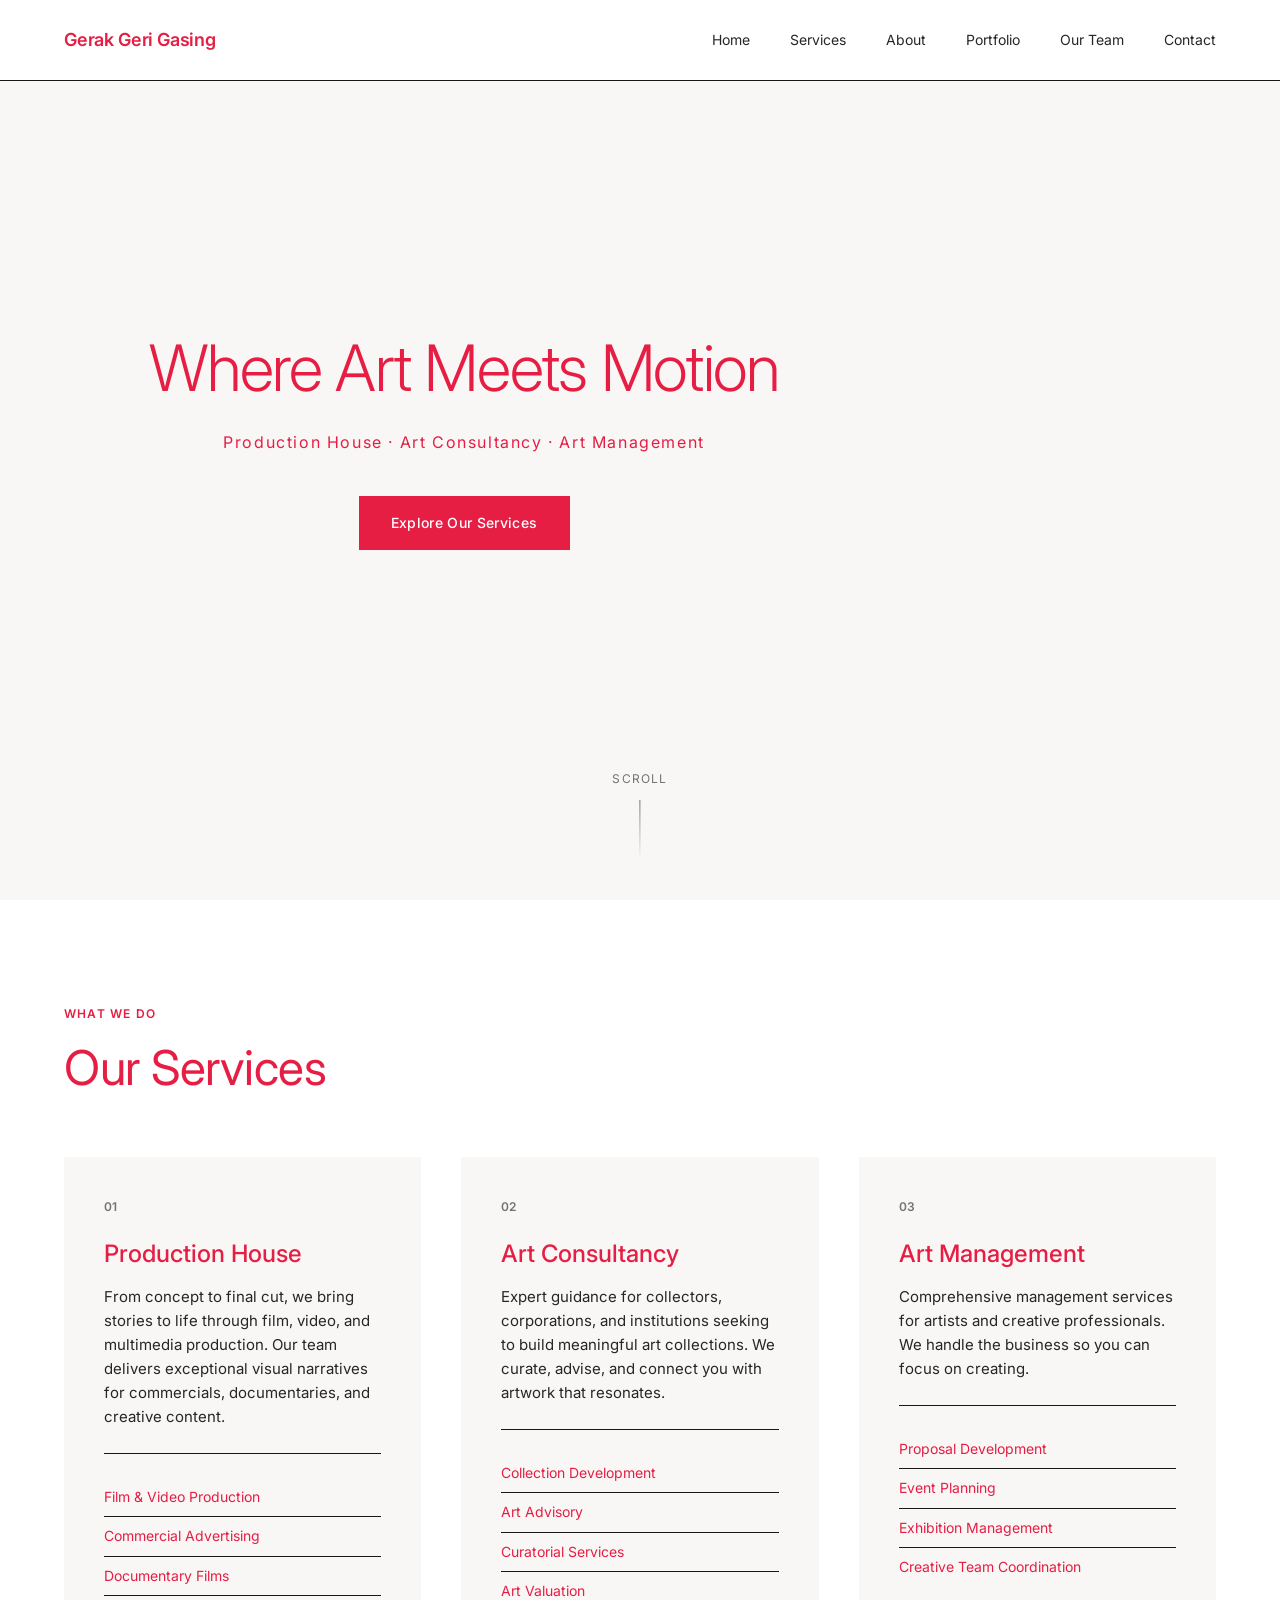
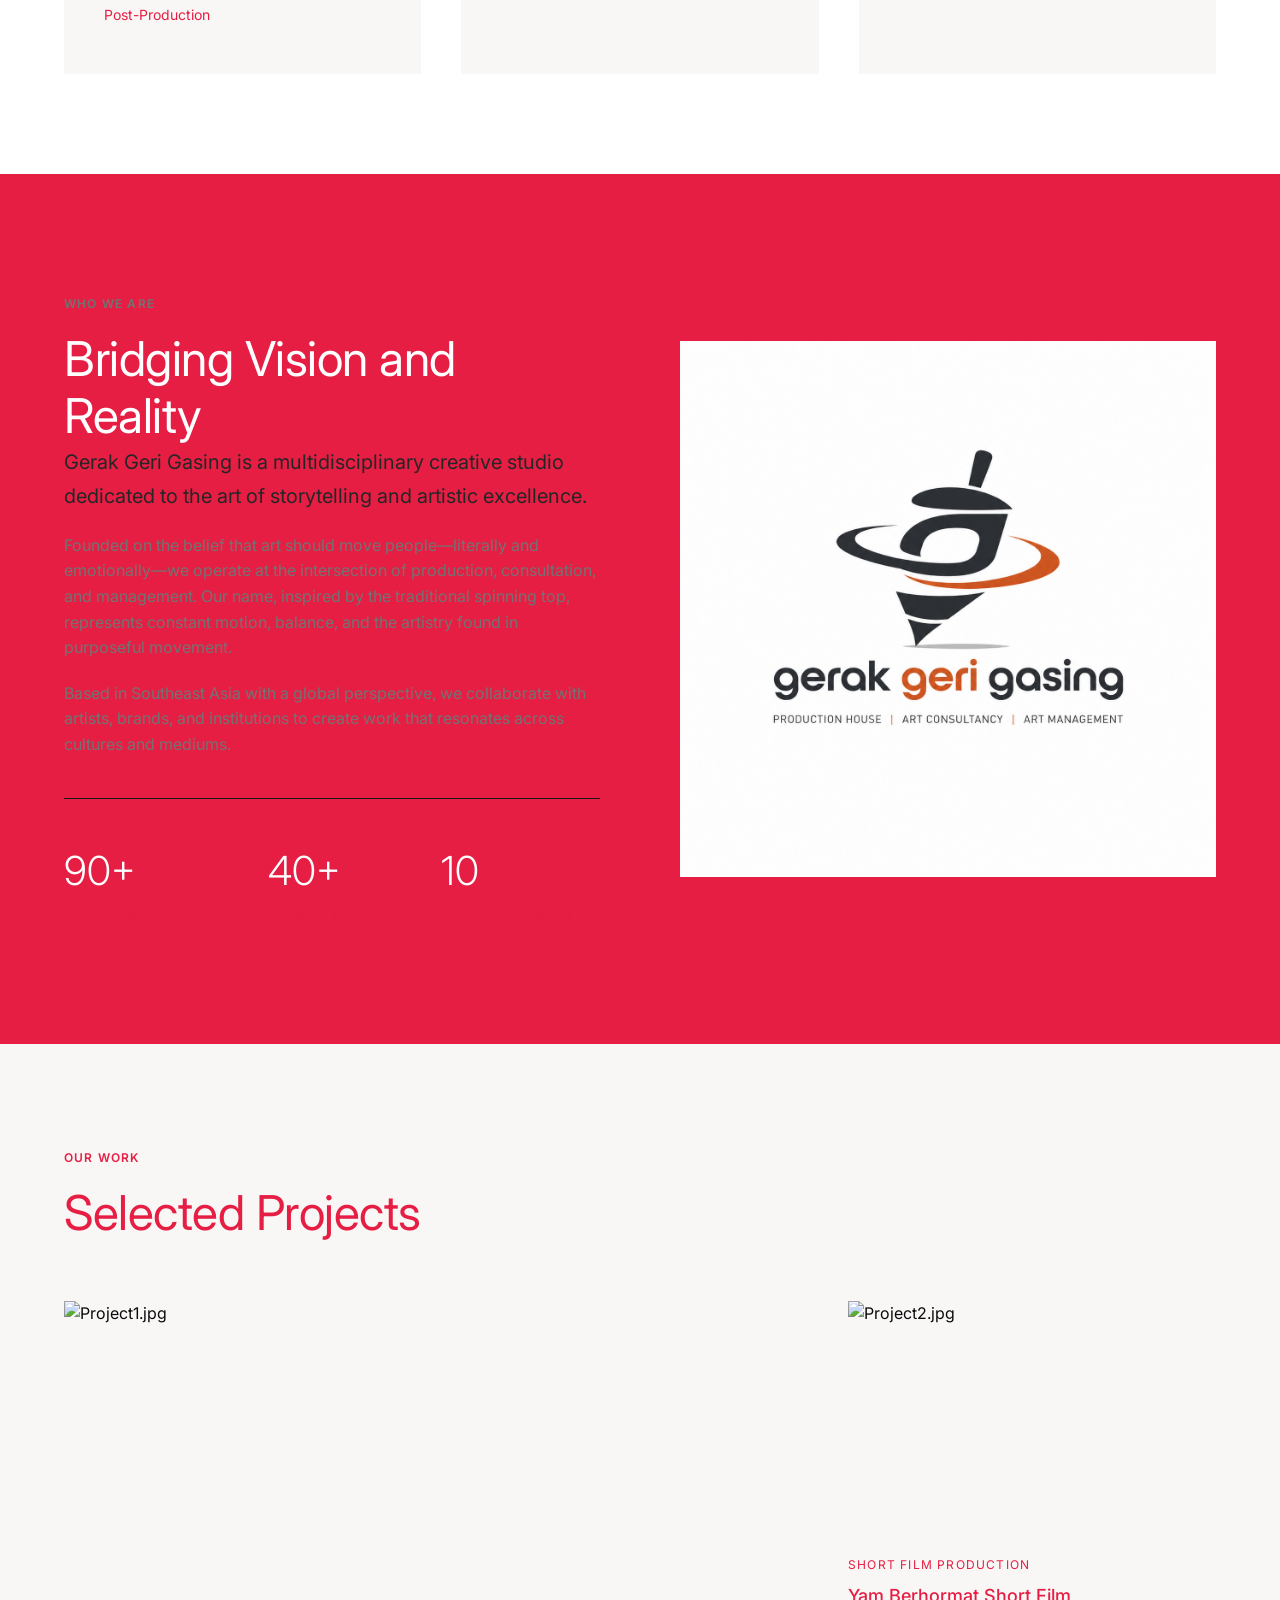
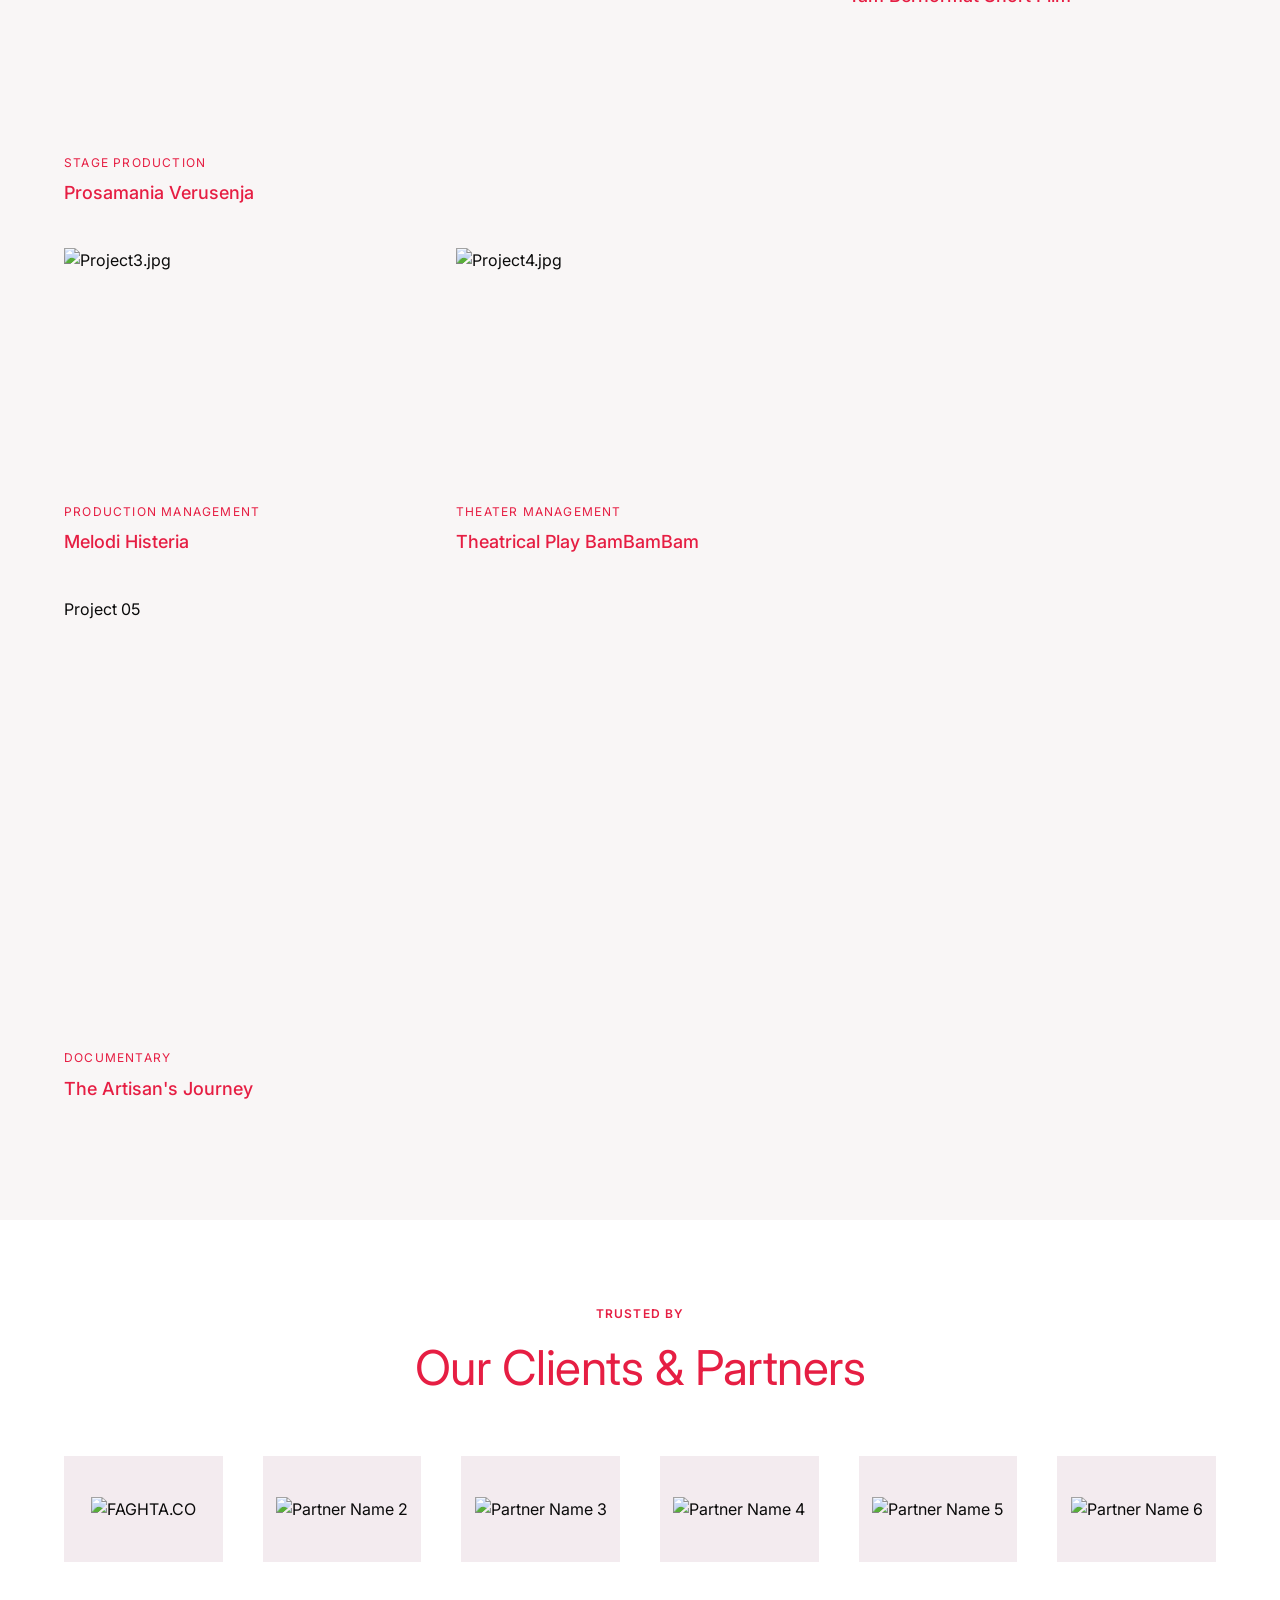
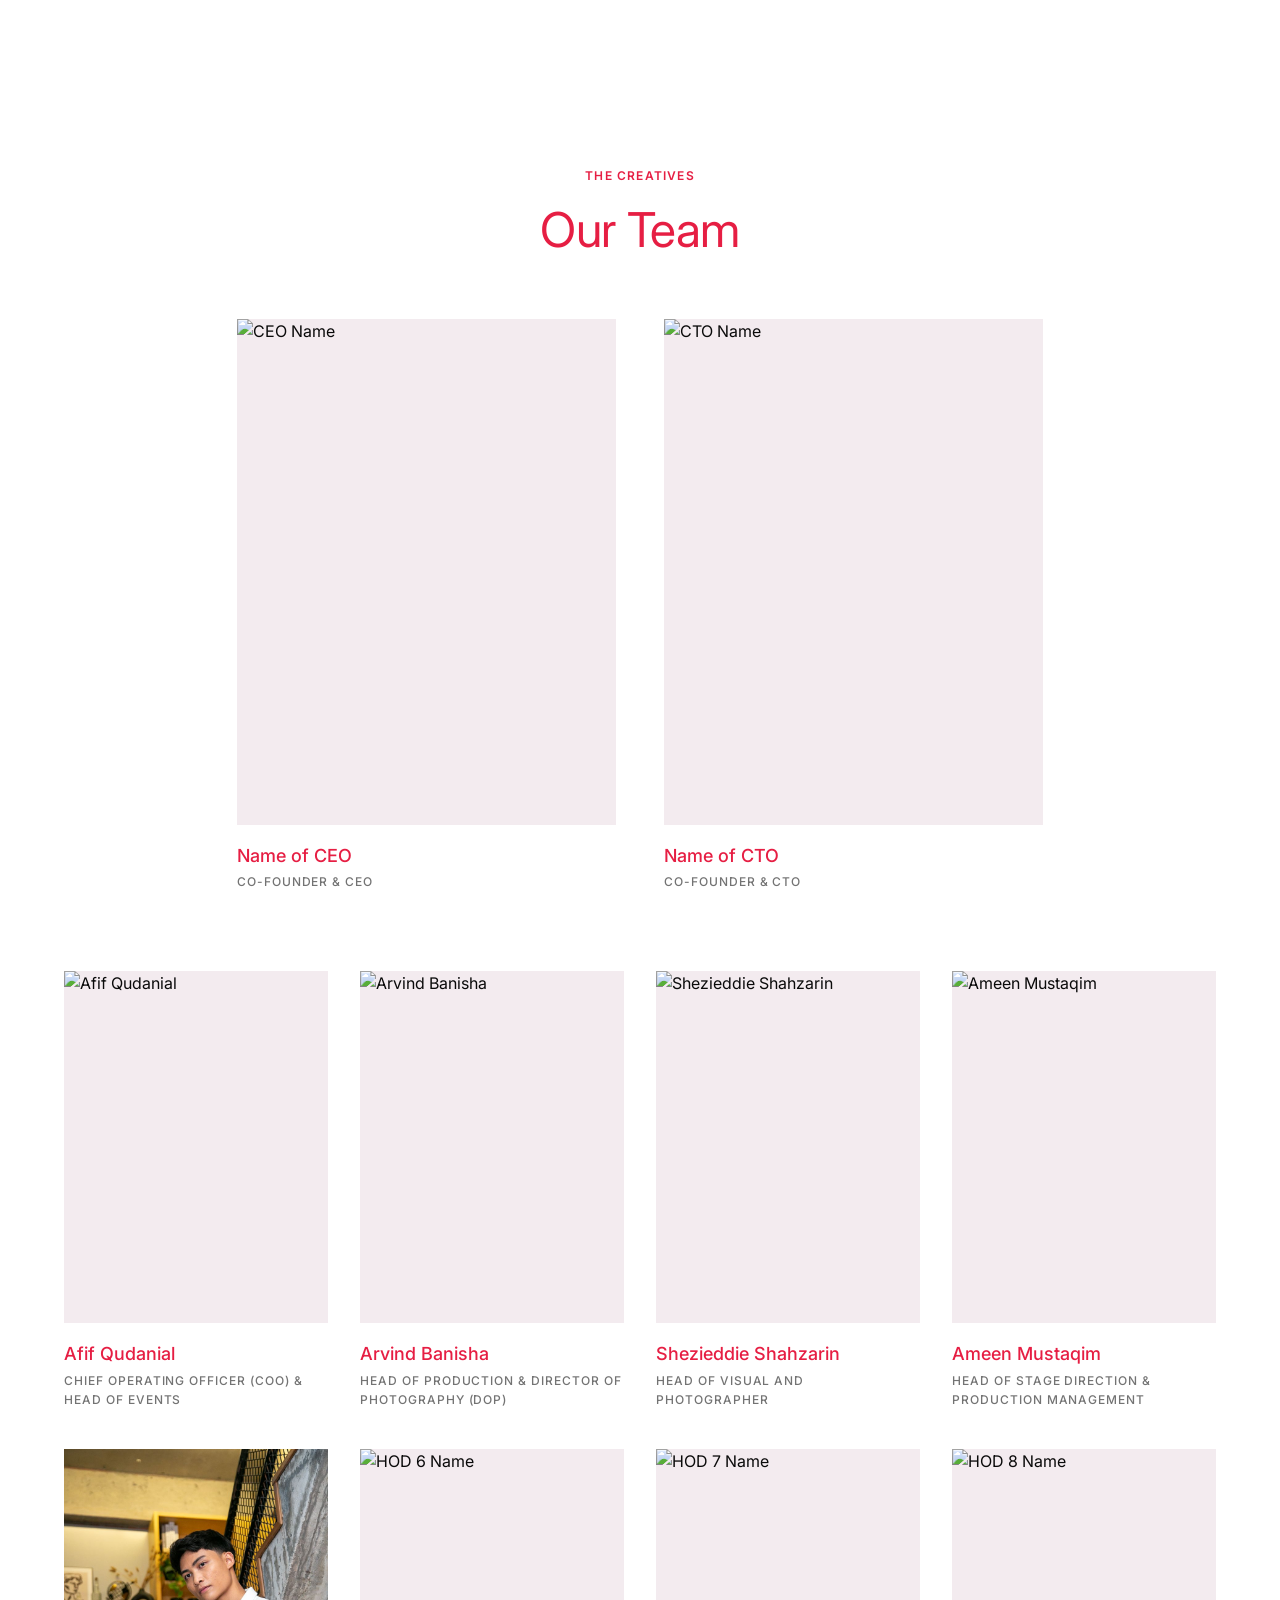
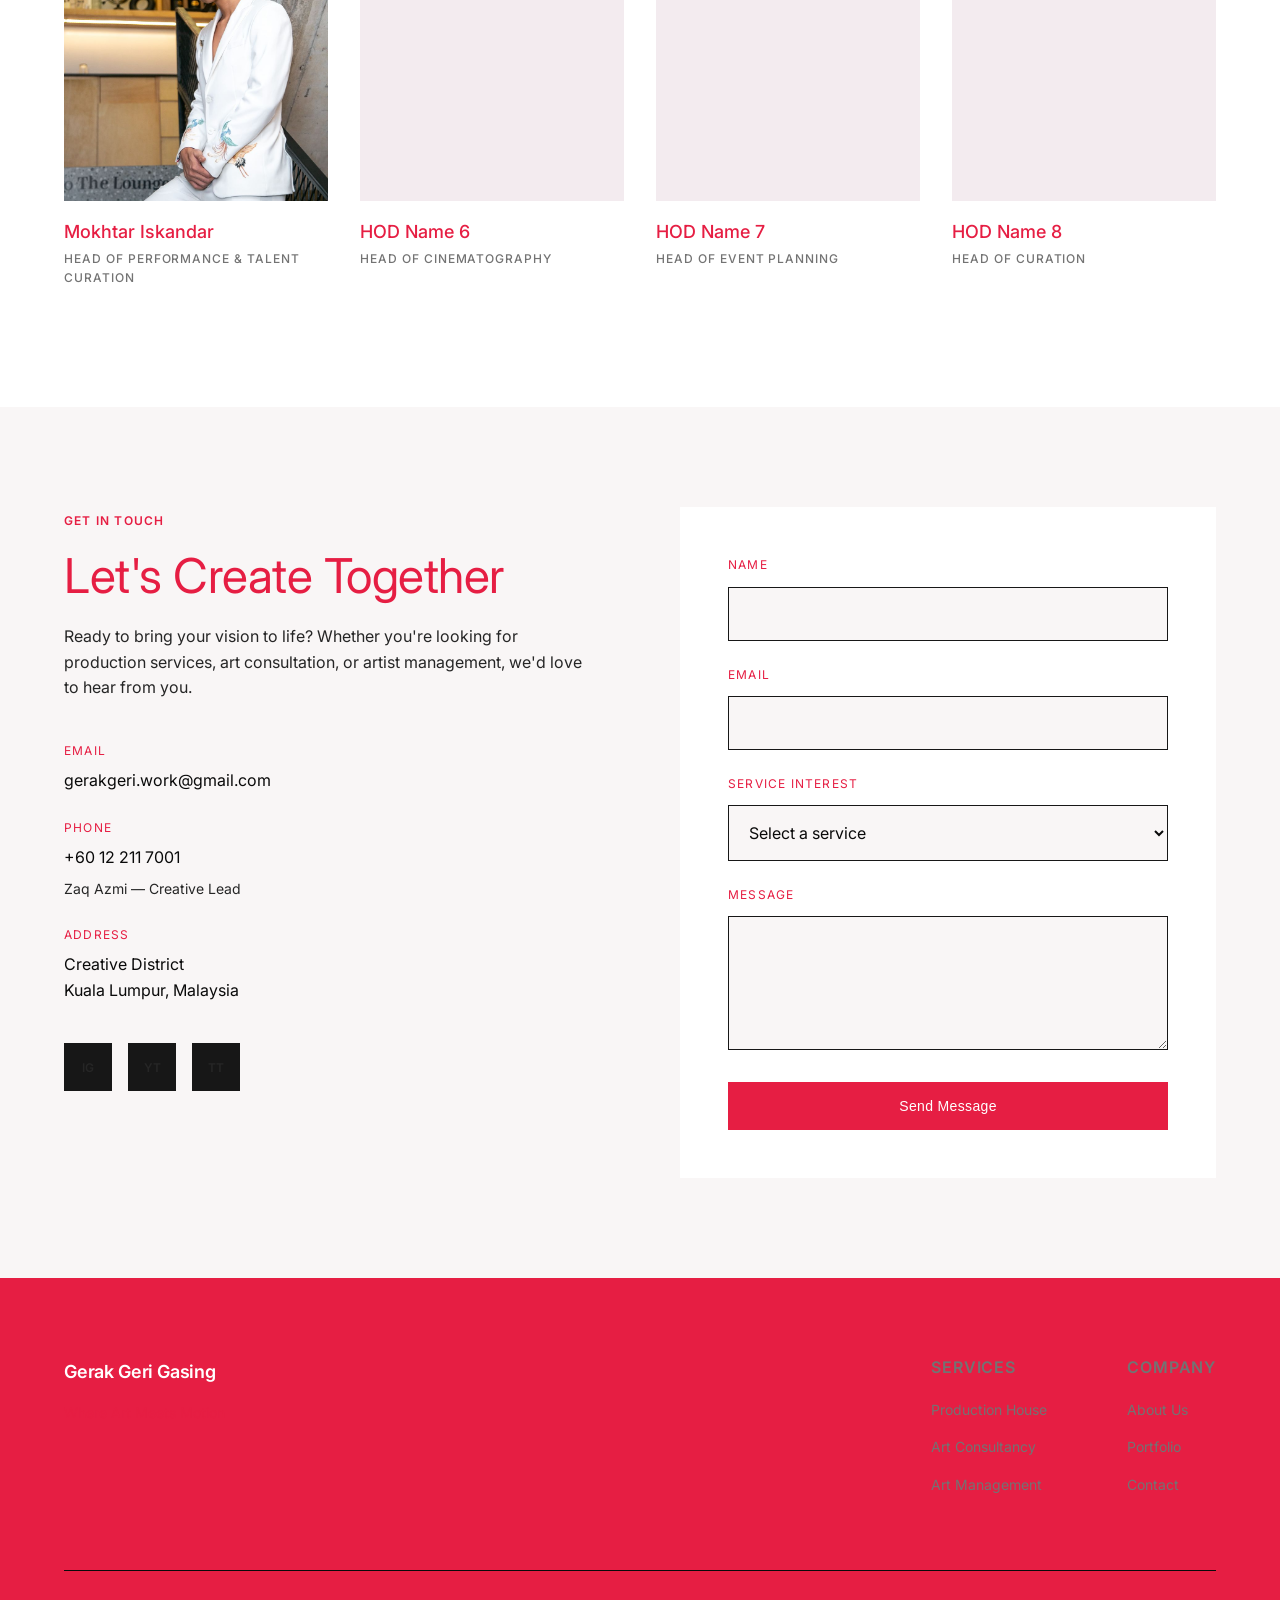
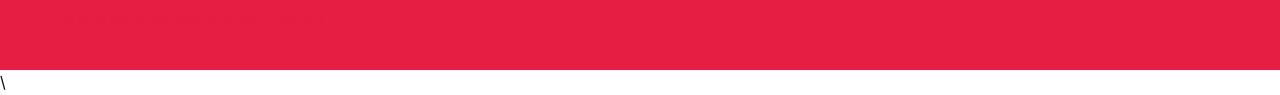
==== index.html @ 300439af "test" ====
<!DOCTYPE html>
<html lang="en">
<head>
    <meta charset="UTF-8">
    <meta name="viewport" content="width=device-width, initial-scale=1.0">
    <title>Gerak Geri Gasing | Production House & Art Consultancy</title>
    <link rel="stylesheet" href="styles.css">
    <link rel="preconnect" href="https://fonts.googleapis.com">
    <link rel="preconnect" href="https://fonts.gstatic.com" crossorigin>
    <link href="https://fonts.googleapis.com/css2?family=Inter:wght@300;400;500;600&display=swap" rel="stylesheet">
</head>
<body>
    <!-- Navigation -->
    <nav class="navbar">
        <div class="container">
            <a href="#" class="logo">Gerak Geri Gasing</a>
            <button class="nav-toggle" aria-label="Toggle navigation">
                <span></span>
                <span></span>
                <span></span>
            </button>
            <ul class="nav-links">
                <li><a href="#home">Home</a></li>
                <li><a href="#services">Services</a></li>
                <li><a href="#about">About</a></li>
                <li><a href="#portfolio">Portfolio</a></li>
                <li><a href="#team">Our Team</a></li>
                <li><a href="#contact">Contact</a></li>
            
            </ul>
        </div>
    </nav>

    <!-- Hero Section -->
    <section id="home" class="hero">
        <div class="container">
            <div class="hero-content">
                <h1>Where Art Meets Motion</h1>
                <p class="hero-subtitle">Production House · Art Consultancy · Art Management</p>
                <a href="#services" class="btn btn-primary">Explore Our Services</a>
            </div>
        </div>
        <div class="hero-scroll">
            <span>Scroll</span>
            <div class="scroll-line"></div>
        </div>
    </section>

    <!-- Services Section -->
    <section id="services" class="services">
        <div class="container">
            <div class="section-header">
                <span class="section-tag">What We Do</span>
                <h2>Our Services</h2>
            </div>
            <div class="services-grid">
                <div class="service-card">
                    <div class="service-number">01</div>
                    <h3>Production House</h3>
                    <p>From concept to final cut, we bring stories to life through film, video, and multimedia production. Our team delivers exceptional visual narratives for commercials, documentaries, and creative content.</p>
                    <ul class="service-list">
                        <li>Film & Video Production</li>
                        <li>Commercial Advertising</li>
                        <li>Documentary Films</li>
                        <li>Post-Production</li>
                    </ul>
                </div>
                <div class="service-card">
                    <div class="service-number">02</div>
                    <h3>Art Consultancy</h3>
                    <p>Expert guidance for collectors, corporations, and institutions seeking to build meaningful art collections. We curate, advise, and connect you with artwork that resonates.</p>
                    <ul class="service-list">
                        <li>Collection Development</li>
                        <li>Art Advisory</li>
                        <li>Curatorial Services</li>
                        <li>Art Valuation</li>
                    </ul>
                </div>
                <div class="service-card">
                    <div class="service-number">03</div>
                    <h3>Art Management</h3>
                    <p>Comprehensive management services for artists and creative professionals. We handle the business so you can focus on creating.</p>
                    <ul class="service-list">
                        <li>Proposal Development</li>
                        <li>Event Planning</li>
                        <li>Exhibition Management</li>
                        <li>Creative Team Coordination</li>
                    </ul>
                </div>
            </div>
        </div>
    </section>

    <!-- About Section -->
    <section id="about" class="about">
        <div class="container">
            <div class="about-grid">
                <div class="about-content">
                    <span class="section-tag">Who We Are</span>
                    <h2>Bridging Vision and Reality</h2>
                    <p class="lead">Gerak Geri Gasing is a multidisciplinary creative studio dedicated to the art of storytelling and artistic excellence.</p>
                    <p>Founded on the belief that art should move people—literally and emotionally—we operate at the intersection of production, consultation, and management. Our name, inspired by the traditional spinning top, represents constant motion, balance, and the artistry found in purposeful movement.</p>
                    <p>Based in Southeast Asia with a global perspective, we collaborate with artists, brands, and institutions to create work that resonates across cultures and mediums.</p>
                    <div class="about-stats">
                        <div class="stat">
                            <span class="stat-number">90+</span>
                            <span class="stat-label">Projects Completed</span>
                        </div>
                        <div class="stat">
                            <span class="stat-number">40+</span>
                            <span class="stat-label">Artists Managed</span>
                        </div>
                        <div class="stat">
                            <span class="stat-number">10</span>
                            <span class="stat-label">Years Experience</span>
                        </div>
                    </div>
                </div>
                <div class="about-image">
                    <div class="image-placeholder">
                        <img src="image/logo-ggg3.png" alt="Gerak Geri Gasing logo">
                    </div>
                </div>
            </div>
        </div>
    </section>

    <!-- Portfolio Section -->
    <section id="portfolio" class="portfolio">
        <div class="container">
            <div class="section-header">
                <span class="section-tag">Our Work</span>
                <h2>Selected Projects</h2>
            </div>
            <div class="portfolio-grid">
                <div class="portfolio-item large">
                    <div class="portfolio-image">
                        <div class="placeholder-img">
                            <img src="image/Project1.jpg" alt="Project1.jpg">
                        </div>
                    </div>
                    <div class="portfolio-info">
                        <span class="portfolio-category">Stage Production</span>
                        <h3>Prosamania Verusenja</h3>
                    </div>
                </div>
                <div class="portfolio-item">
                    <div class="portfolio-image">
                        <div class="placeholder-img">
                            <img src="image/Project2.jpg" alt="Project2.jpg">
                        </div>
                    </div>
                    <div class="portfolio-info">
                        <span class="portfolio-category">Short Film Production</span>
                        <h3>Yam Berhormat Short Film</h3>
                    </div>
                </div>
                <div class="portfolio-item">
                    <div class="portfolio-image">
                        <div class="placeholder-img">
                            <img src="image/Project3.jpg" alt="Project3.jpg">
                        </div>
                    </div>
                    <div class="portfolio-info">
                        <span class="portfolio-category">Production Management</span>
                        <h3>Melodi Histeria</h3>
                    </div>
                </div>
                <div class="portfolio-item">
                    <div class="portfolio-image">
                        <div class="placeholder-img">
                            <img src="image/Project4.jpg" alt="Project4.jpg">
                        </div>
                    </div>
                    <div class="portfolio-info">
                        <span class="portfolio-category">Theater Management</span>
                        <h3>Theatrical Play BamBamBam</h3>
                    </div>
                </div>
                <div class="portfolio-item large">
                    <div class="portfolio-image">
                        <div class="placeholder-img">
                            <span>Project 05</span>
                        </div>
                    </div>
                    <div class="portfolio-info">
                        <span class="portfolio-category">Documentary</span>
                        <h3>The Artisan's Journey</h3>
                    </div>
                </div>
            </div>
        </div>
    </section>

    <!-- Clients Section -->
<section class="clients">
    <div class="container">
        <div class="section-header center">
            <span class="section-tag">Trusted By</span>
            <h2>Our Clients & Partners</h2>
        </div>
        <div class="clients-grid">
            <!-- Client 01: FAGHTA.CO -->
            <div class="client-logo">
                <img src="image/logo-faghta.png" alt="FAGHTA.CO">
            </div>
            
            <!-- Client 02:  -->
            <div class="client-logo">
                <img src="image/clients/partner2-logo.png" alt="Partner Name 2">
            </div>
            
            <!-- Client 03 -->
            <div class="client-logo">
                <img src="image/clients/partner3-logo.png" alt="Partner Name 3">
            </div>
            
            <!-- Client 04 -->
            <div class="client-logo">
                <img src="image/clients/partner4-logo.png" alt="Partner Name 4">
            </div>
            
            <!-- Client 05 -->
            <div class="client-logo">
                <img src="image/clients/partner5-logo.png" alt="Partner Name 5">
            </div>
            
            <!-- Client 06 -->
            <div class="client-logo">
                <img src="image/clients/partner6-logo.png" alt="Partner Name 6">
            </div>
        </div>
    </div>
</section>

<section id="team" class="team">
    <div class="container">
        <div class="section-header center">
            <span class="section-tag">The Creatives</span>
            <h2>Our Team</h2>
        </div>

        <div class="team-row founders-row">
            <a href="portfolio-ceo.html" class="team-card premium">
                <div class="team-image">
                    <div class="placeholder-img">
                        <img src="image/team-ceo.jpg" alt="CEO Name">
                    </div>
                </div>
                <div class="team-info">
                    <h3>Name of CEO</h3>
                    <span class="team-role">Co-Founder & CEO</span>
                </div>
            </a>
            <a href="portfolio-cto.html" class="team-card premium">
                <div class="team-image">
                    <div class="placeholder-img">
                        <img src="image/team-cto.jpg" alt="CTO Name">
                    </div>
                </div>
                <div class="team-info">
                    <h3>Name of CTO</h3>
                    <span class="team-role">Co-Founder & CTO</span>
                </div>
            </a>
        </div>

        <div class="team-grid hod-grid">
            <a href="portfolio/portfolio-afif.html" class="team-card">
                <div class="team-image">
                    <div class="placeholder-img">
                        <img src="image/afif.jpg" alt="Afif Qudanial">
                    </div>
                </div>
                <div class="team-info">
                    <h3>Afif Qudanial</h3>
                    <span class="team-role">Chief Operating Officer (COO) & Head of Events</span>
                </div>
            </a>

            <a href="portfolio/portfolio-arvind.html" class="team-card">
                <div class="team-image">
                    <div class="placeholder-img">
                        <img src="image/arvind.jpg" alt="Arvind Banisha">
                    </div>
                </div>
                <div class="team-info">
                    <h3>Arvind Banisha</h3>
                    <span class="team-role">Head of Production & Director of Photography (DoP)</span>
                </div>
            </a>

            <a href="portfolio/portfolio-shezieddie.html" class="team-card">
                <div class="team-image">
                    <div class="placeholder-img">
                        <img src="image/shezieddie.jpg" alt="Shezieddie Shahzarin">
                    </div>
                </div>
                <div class="team-info">
                    <h3>Shezieddie Shahzarin</h3>
                    <span class="team-role">Head of Visual and Photographer</span>
                </div>
            </a>

            <a href="portfolio/portfolio-ameen.html" class="team-card">
                <div class="team-image">
                    <div class="placeholder-img">
                        <img src="image/ameen.jpg" alt="Ameen Mustaqim">
                    </div>
                </div>
                <div class="team-info">
                    <h3>Ameen Mustaqim</h3>
                    <span class="team-role">Head of Stage Direction & Production Management</span>
                </div>
            </a>

            <a href="portfolio/portfolio-mokhtar.html" class="team-card">
                <div class="team-image">
                    <div class="placeholder-img">
                        <img src="image/mokthtar.jpeg" alt="Mokhtar Iskandar">
                    </div>
                </div>
                <div class="team-info">
                    <h3>Mokhtar Iskandar</h3>
                    <span class="team-role">Head of Performance & Talent Curation</span>
                </div>
            </a>

            <a href="portfolio-hod6.html" class="team-card">
                <div class="team-image">
                    <div class="placeholder-img">
                        <img src="image/team-hod6.jpg" alt="HOD 6 Name">
                    </div>
                </div>
                <div class="team-info">
                    <h3>HOD Name 6</h3>
                    <span class="team-role">Head of Cinematography</span>
                </div>
            </a>

            <a href="portfolio-hod7.html" class="team-card">
                <div class="team-image">
                    <div class="placeholder-img">
                        <img src="image/team-hod7.jpg" alt="HOD 7 Name">
                    </div>
                </div>
                <div class="team-info">
                    <h3>HOD Name 7</h3>
                    <span class="team-role">Head of Event Planning</span>
                </div>
            </a>

            <a href="portfolio-hod8.html" class="team-card">
                <div class="team-image">
                    <div class="placeholder-img">
                        <img src="image/team-hod8.jpg" alt="HOD 8 Name">
                    </div>
                </div>
                <div class="team-info">
                    <h3>HOD Name 8</h3>
                    <span class="team-role">Head of Curation</span>
                </div>
            </a>
        </div>
    </div>
</section>

    <!-- Contact Section -->
    <section id="contact" class="contact">
        <div class="container">
            <div class="contact-grid">
                <div class="contact-info">
                    <span class="section-tag">Get In Touch</span>
                    <h2>Let's Create Together</h2>
                    <p>Ready to bring your vision to life? Whether you're looking for production services, art consultation, or artist management, we'd love to hear from you.</p>
                    <div class="contact-details">
                        <div class="contact-item">
                            <span class="contact-label">Email</span>
                            <a href="mailto:gerakgeri.work@gmail.com">gerakgeri.work@gmail.com</a>
                        </div>
                        <div class="contact-item">
                            <span class="contact-label">Phone</span>
                            <a href="tel:+60122117001">+60 12 211 7001</a>
                            <p class="contact-meta">Zaq Azmi — Creative Lead</p>
                        </div>
                        <div class="contact-item">
                            <span class="contact-label">Address</span>
                            <address>
                                Creative District<br>
                                Kuala Lumpur, Malaysia
                            </address>
                        </div>
                    </div>
                    <div class="social-links">
                        <a href="https://www.instagram.com/gerakgerigasing?utm_source=ig_web_button_share_sheet&igsh=ZDNlZDc0MzIxNw==" aria-label="Instagram">IG</a>
                        <a href="https://www.youtube.com/@gerakgerigasing" aria-label="YouTube">YT</a>
                        <a href="https://www.tiktok.com/@gerakgerigasing?is_from_webapp=1&sender_device=pc" aria-label="TikTok">TT</a>
                    </div>
                </div>
                <div class="contact-form-wrapper">
                    <form class="contact-form">
                        <div class="form-group">
                            <label for="name">Name</label>
                            <input type="text" id="name" name="name" required>
                        </div>
                        <div class="form-group">
                            <label for="email">Email</label>
                            <input type="email" id="email" name="email" required>
                        </div>
                        <div class="form-group">
                            <label for="service">Service Interest</label>
                            <select id="service" name="service">
                                <option value="">Select a service</option>
                                <option value="production">Production House</option>
                                <option value="consultancy">Art Consultancy</option>
                                <option value="management">Art Management</option>
                                <option value="other">Other</option>
                            </select>
                        </div>
                        <div class="form-group">
                            <label for="message">Message</label>
                            <textarea id="message" name="message" rows="5" required></textarea>
                        </div>
                        <button type="submit" class="btn btn-primary btn-full">Send Message</button>
                    </form>
                </div>
            </div>
        </div>
    </section>

    <!-- Footer -->
    <footer class="footer">
        <div class="container">
            <div class="footer-content">
                <div class="footer-brand">
                    <a href="#" class="logo">Gerak Geri Gasing</a>
                    <p>Where Art Meets Motion</p>
                </div>
                <div class="footer-links">
                    <div class="footer-column">
                        <h4>Services</h4>
                        <ul>
                            <li><a href="#services">Production House</a></li>
                            <li><a href="#services">Art Consultancy</a></li>
                            <li><a href="#services">Art Management</a></li>
                        </ul>
                    </div>
                    <div class="footer-column">
                        <h4>Company</h4>
                        <ul>
                            <li><a href="#about">About Us</a></li>
                            <li><a href="#portfolio">Portfolio</a></li>
                            <li><a href="#contact">Contact</a></li>
                        </ul>
                    </div>
                </div>
            </div>
            <div class="footer-bottom">
                <p>&copy; 2025 Gerak Geri Gasing. All rights reserved.</p>
            </div>
        </div>
    </footer>

    <script src="script.js"></script>
</body>
</html>

\
---- styles.css ----
/* ===== CSS Variables (Bold Ruby Brutalist Theme) ===== */
:root {
    /* Main Bold Accents */
    --ruby-vibrant: #E61E43;   /* The stark, high-saturation bright red from your reference */
    --ruby-deep: #9B0F26;      /* Rich crimson accent for structural depth */
    --leaf-stark: #2A3B22;     /* Dark contrasting forest olive for sharp secondary elements */

    /* High-Contrast Panels & Fills (Replaces your old grays with the reference's bold tones) */
    --white: #FFFFFF;
    --grey-50: #F9F6F6;        /* Clean crisp light canvas tint */
    --grey-100: #F3EBEF;       /* Visible block fill tint */
    --grey-200: #171717;       /* CHANGED TO DARK: For sharp, bold structural border lines */
    --grey-300: #262626;       /* Mid-tone structural line dividers */
    --grey-400: #737373;       /* Balanced secondary gray */
    --grey-500: #E61E43;       /* REDIRECTED TO RED: Small tags/subtitles will now pop out in bright red! */
    --grey-600: #262626;       /* High-contrast charcoal text for readability */
    --grey-700: #171717;       /* Dark slate accents */
    --grey-800: #0A0A0A;       /* Deep stark black for bold descriptions */
    --grey-900: #E61E43;       /* REDIRECTED TO RED: Main Section headers now strike out in bold ruby red! */
    --black: #000000;          /* Absolute pure black */
    
    /* Layout Variables */
    --font-family: 'Inter', -apple-system, BlinkMacSystemFont, sans-serif;
    --transition: all 0.25s cubic-bezier(0.25, 1, 0.5, 1);
}

   

    --font-family: 'Inter', -apple-system, BlinkMacSystemFont, sans-serif;

    --transition: all 0.3s cubic-bezier(0.4, 0, 0.2, 1);

}
/* Brutalist Border Tweaks matching your reference */
.team-card {
    border: 1px solid var(--grey-200); /* Adds a clean, thin dark frame around cards */
    padding: 12px;
    background-color: var(--white);
    transition: var(--transition);
}

.team-card:hover {
    border-color: var(--ruby-vibrant); /* Frame flashes bright red on hover! */
    transform: translateY(-4px);
}

.btn-primary {
    background-color: var(--ruby-vibrant) !important; /* Forces buttons to take on the loud red signature */
    color: var(--white) !important;
    font-weight: 600;
}

.btn-primary:hover {
    background-color: var(--black) !important;
}


/* ===== Reset & Base ===== */

*, *::before, *::after {

    margin: 0;

    padding: 0;

    box-sizing: border-box;

}



html {

    scroll-behavior: smooth;

}



body {

    font-family: var(--font-family);

    font-size: 16px;

    line-height: 1.6;

    color: var(--grey-800);

    background-color: var(--white);

    -webkit-font-smoothing: antialiased;

}



a {

    text-decoration: none;

    color: inherit;

    transition: var(--transition);

}



ul {

    list-style: none;

}



img {

    max-width: 100%;

    height: auto;

    display: block;

}



/* ===== Container ===== */

.container {

    width: 100%;

    max-width: 1200px;

    margin: 0 auto;

    padding: 0 24px;

}



/* ===== Typography ===== */

h1, h2, h3, h4, h5, h6 {

    font-weight: 500;

    line-height: 1.2;

    color: var(--grey-900);

}



h1 {

    font-size: clamp(2.5rem, 5vw, 4rem);

    font-weight: 300;

    letter-spacing: -0.02em;

}



h2 {

    font-size: clamp(2rem, 4vw, 3rem);

    font-weight: 400;

    letter-spacing: -0.01em;

}



h3 {

    font-size: 1.5rem;

    font-weight: 500;

}



h4 {

    font-size: 1rem;

    font-weight: 600;

    text-transform: uppercase;

    letter-spacing: 0.05em;

    color: var(--grey-500);

}



.lead {

    font-size: 1.25rem;

    color: var(--grey-600);

    line-height: 1.7;

}



/* ===== Section Styles ===== */

section {

    padding: 100px 0;

}



.section-header {

    margin-bottom: 60px;

}



.section-header.center {

    text-align: center;

}



.section-tag {

    display: inline-block;

    font-size: 0.75rem;

    font-weight: 600;

    text-transform: uppercase;

    letter-spacing: 0.1em;

    color: var(--grey-500);

    margin-bottom: 16px;

}



/* ===== Buttons ===== */

.btn {

    display: inline-flex;

    align-items: center;

    justify-content: center;

    padding: 16px 32px;

    font-size: 0.875rem;

    font-weight: 500;

    letter-spacing: 0.025em;

    border: none;

    border-radius: 0;

    cursor: pointer;

    transition: var(--transition);

}



.btn-primary {

    background-color: var(--grey-900);

    color: var(--white);

}



.btn-primary:hover {

    background-color: var(--grey-700);

}



.btn-full {

    width: 100%;

}



/* ===== Navigation ===== */

.navbar {

    position: fixed;

    top: 0;

    left: 0;

    right: 0;

    z-index: 1000;

    background-color: rgba(255, 255, 255, 0.95);

    backdrop-filter: blur(10px);

    border-bottom: 1px solid var(--grey-200);

}



.navbar .container {

    display: flex;

    align-items: center;

    justify-content: space-between;

    height: 80px;

}



.logo {

    font-size: 1.125rem;

    font-weight: 600;

    letter-spacing: -0.01em;

    color: var(--grey-900);

}



.nav-links {

    display: flex;

    gap: 40px;

}



.nav-links a {

    font-size: 0.875rem;

    font-weight: 400;

    color: var(--grey-600);

    position: relative;

}



.nav-links a::after {

    content: '';

    position: absolute;

    bottom: -4px;

    left: 0;

    width: 0;

    height: 1px;

    background-color: var(--grey-900);

    transition: var(--transition);

}



.nav-links a:hover {

    color: var(--grey-900);

}



.nav-links a:hover::after {

    width: 100%;

}



.nav-toggle {

    display: none;

    flex-direction: column;

    gap: 5px;

    background: none;

    border: none;

    cursor: pointer;

    padding: 10px;

}



.nav-toggle span {

    width: 24px;

    height: 2px;

    background-color: var(--grey-900);

    transition: var(--transition);

}



/* ===== Hero Section ===== */

.hero {

    min-height: 100vh;

    display: flex;

    align-items: center;

    justify-content: center;

    position: relative;

    background-color: var(--grey-50);

    padding-top: 80px;

}



.hero-content {

    text-align: center;

    max-width: 800px;

}



.hero-subtitle {

    font-size: 1rem;

    color: var(--grey-500);

    margin: 24px 0 40px;

    letter-spacing: 0.1em;

}



.hero-scroll {

    position: absolute;

    bottom: 40px;

    left: 50%;

    transform: translateX(-50%);

    display: flex;

    flex-direction: column;

    align-items: center;

    gap: 12px;

}



.hero-scroll span {

    font-size: 0.75rem;

    text-transform: uppercase;

    letter-spacing: 0.1em;

    color: var(--grey-400);

}



.scroll-line {

    width: 1px;

    height: 60px;

    background: linear-gradient(to bottom, var(--grey-400), transparent);

    animation: scrollPulse 2s ease-in-out infinite;

}



@keyframes scrollPulse {

    0%, 100% { opacity: 1; }

    50% { opacity: 0.3; }

}



/* ===== Services Section ===== */

.services {

    background-color: var(--white);

}



.services-grid {

    display: grid;

    grid-template-columns: repeat(3, 1fr);

    gap: 40px;

}



.service-card {

    padding: 40px;

    background-color: var(--grey-50);

    transition: var(--transition);

}



.service-card:hover {

    background-color: var(--grey-100);

}



.service-number {

    font-size: 0.75rem;

    font-weight: 600;

    color: var(--grey-400);

    margin-bottom: 24px;

}



.service-card h3 {

    margin-bottom: 16px;

}



.service-card p {

    color: var(--grey-600);

    margin-bottom: 24px;

    font-size: 0.9375rem;

}



.service-list {

    border-top: 1px solid var(--grey-200);

    padding-top: 24px;

}



.service-list li {

    font-size: 0.875rem;

    color: var(--grey-500);

    padding: 8px 0;

    border-bottom: 1px solid var(--grey-200);

}



.service-list li:last-child {

    border-bottom: none;

}



/* ===== About Section ===== */

.about {

    background-color: var(--grey-900);

    color: var(--white);

}



.about h2, .about h3, .about h4 {

    color: var(--white);

}



.about .section-tag {

    color: var(--grey-400);

}



.about-grid {

    display: grid;

    grid-template-columns: 1fr 1fr;

    gap: 80px;

    align-items: center;

}



.about-content p {

    color: var(--grey-400);

    margin-bottom: 20px;

}



.about-content .lead {

    color: var(--grey-300);

}



.about-stats {

    display: flex;

    gap: 40px;

    margin-top: 40px;

    padding-top: 40px;

    border-top: 1px solid var(--grey-700);

}



.stat-number {

    display: block;

    font-size: 2.5rem;

    font-weight: 300;

    color: var(--white);

}



.stat-label {

    font-size: 0.75rem;

    text-transform: uppercase;

    letter-spacing: 0.1em;

    color: var(--grey-500);

}



.about-image {

    display: flex;

    justify-content: center;

    align-items: center;

}



.image-placeholder {

    width: 100%;

    aspect-ratio: 4/5;

    background-color: transparent;

    display: flex;

    align-items: center;

    justify-content: center;

    overflow: hidden;

    border-radius: 24px;

}



.image-placeholder img {

    width: 100%;

    height: auto;

    object-fit: contain;

    display: block;

}



.image-placeholder span {

    font-size: 3rem;

    font-weight: 300;

    color: var(--grey-600);

    letter-spacing: 0.2em;

}



/* ===== Portfolio Section ===== */

.portfolio {

    background-color: var(--grey-50);

}



.portfolio-grid {

    display: grid;

    grid-template-columns: repeat(3, 1fr);

    gap: 24px;

}



.portfolio-item {

    position: relative;

    overflow: hidden;

    cursor: pointer;

}



.portfolio-item.large {

    grid-column: span 2;

}



.portfolio-image {

    position: relative;

    overflow: hidden;

    /* This gives your standard images a clean 16:10 rectangle shape */

    aspect-ratio: 16/10;

}



.portfolio-item.large .portfolio-image {

    /* This gives your large highlights a wide cinematic 16:9 aspect ratio */

    aspect-ratio: 16/9;

}



/* This targets your new actual images and forces them to scale correctly */

.portfolio-image img {

    width: 100%;

    height: 100%;

    object-fit: cover; /* Keeps images crisp without stretching or distorting */

    transition: var(--transition);

}



/* Simple hover effect: subtle zoom on the picture */

.portfolio-item:hover .portfolio-image img {

    transform: scale(1.03);

}



.portfolio-info {

    padding: 20px 0;

}



.portfolio-category {

    font-size: 0.75rem;

    text-transform: uppercase;

    letter-spacing: 0.1em;

    color: var(--grey-500);

}



.portfolio-info h3 {

    font-size: 1.125rem;

    font-weight: 500;

    margin-top: 8px;

}



/* ===== Clients Section ===== */

.clients {

    background-color: var(--white);

    padding: 80px 0;

}



.clients-grid {

    display: grid;

    grid-template-columns: repeat(6, 1fr);

    gap: 40px;

    align-items: center;

}



.client-logo {

    aspect-ratio: 3/2;

    background-color: var(--grey-100);

    display: flex;

    align-items: center;

    justify-content: center;

    transition: var(--transition);

}



.client-logo:hover {

    background-color: var(--grey-200);

}



.client-logo span {

    font-size: 0.75rem;

    color: var(--grey-400);

    font-weight: 500;

}


/* ===== Team Section ===== */
.team {
    background-color: var(--white);
    padding: 120px 0;
}

/* Founders Layout Framework */
.founders-row {
    display: flex;
    justify-content: center;
    gap: 48px;
    margin-bottom: 80px;
}

.founders-row .team-card.premium {
    width: calc(35% - 24px);
}

/* HOD 4-Column Grid Frame */
.team-grid {
    display: grid;
    grid-template-columns: repeat(4, 1fr);
    gap: 40px 32px;
}

.team-card {
    display: block;
    cursor: pointer;
    text-decoration: none;
}

/* Professional Editorial Portrait Ratio (3:4) */
.team-image {
    position: relative;
    overflow: hidden;
    aspect-ratio: 3 / 4; 
    background-color: var(--grey-100);
}

.team-image img {
    width: 100%;
    height: 100%;
    object-fit: cover;
    transition: transform 0.6s cubic-bezier(0.25, 1, 0.5, 1);
}

.placeholder-img {
    width: 100%;
    height: 100%;
}

/* Modern Creative Animations on Hover */
.team-card:hover .team-image img {
    transform: scale(1.05);
}

.team-info {
    padding: 20px 0 0 0;
    transition: transform 0.4s ease;
}

.team-card:hover .team-info {
    transform: translateY(-2px);
}

.team-info h3 {
    font-size: 1.125rem;
    font-weight: 500;
    color: var(--grey-900);
    margin: 0;
    transition: color 0.3s ease;
}

.team-card:hover .team-info h3 {
    color: var(--grey-600);
}

.team-role {
    display: block;
    font-size: 0.75rem;
    text-transform: uppercase;
    letter-spacing: 0.08em;
    color: var(--grey-400);
    margin-top: 6px;
    font-weight: 500;
}

/* Tablet Layout Optimization */
@media (max-width: 1024px) {
    .team-grid {
        grid-template-columns: repeat(2, 1fr);
        gap: 40px 24px;
    }
    
    .founders-row .team-card.premium {
        width: calc(50% - 24px);
    }
}

/* Phone Layout Optimization */
@media (max-width: 768px) {
    .founders-row {
        flex-direction: column;
        align-items: center;
        gap: 40px;
    }
    
    .founders-row .team-card.premium {
        width: 100%;
        max-width: 400px;
    }
    
    .team-grid {
        grid-template-columns: 1fr;
        gap: 48px;
    }
    
    .team-card {
        max-width: 400px;
        margin: 0 auto;
        width: 100%;
    }
}

/* ===== Contact Section ===== */

.contact {

    background-color: var(--grey-50);

}



.contact-grid {

    display: grid;

    grid-template-columns: 1fr 1fr;

    gap: 80px;

}



.contact-info h2 {

    margin-bottom: 20px;

}



.contact-info > p {

    color: var(--grey-600);

    margin-bottom: 40px;

}



.contact-details {

    margin-bottom: 40px;

}



.contact-item {

    margin-bottom: 24px;

}



.contact-label {

    display: block;

    font-size: 0.75rem;

    text-transform: uppercase;

    letter-spacing: 0.1em;

    color: var(--grey-500);

    margin-bottom: 8px;

}



.contact-item a,

.contact-item address {

    font-size: 1rem;

    font-style: normal;

    color: var(--grey-800);

}



.contact-meta {

    margin: 8px 0 0;

    font-size: 0.875rem;

    color: var(--grey-600);

}



.contact-item a:hover {

    color: var(--grey-600);

}



.social-links {

    display: flex;

    gap: 16px;

}



.social-links a {

    width: 48px;

    height: 48px;

    display: flex;

    align-items: center;

    justify-content: center;

    background-color: var(--grey-200);

    font-size: 0.75rem;

    font-weight: 600;

    color: var(--grey-600);

}



.social-links a:hover {

    background-color: var(--grey-900);

    color: var(--white);

}



/* ===== Contact Form ===== */

.contact-form {

    background-color: var(--white);

    padding: 48px;

}



.form-group {

    margin-bottom: 24px;

}



.form-group label {

    display: block;

    font-size: 0.75rem;

    text-transform: uppercase;

    letter-spacing: 0.1em;

    color: var(--grey-500);

    margin-bottom: 12px;

}



.form-group input,

.form-group select,

.form-group textarea {

    width: 100%;

    padding: 16px;

    font-family: var(--font-family);

    font-size: 1rem;

    border: 1px solid var(--grey-200);

    background-color: var(--grey-50);

    color: var(--grey-800);

    transition: var(--transition);

}



.form-group input:focus,

.form-group select:focus,

.form-group textarea:focus {

    outline: none;

    border-color: var(--grey-400);

    background-color: var(--white);

}



.form-group textarea {

    resize: vertical;

    min-height: 120px;

}



/* ===== Footer ===== */

.footer {

    background-color: var(--grey-900);

    color: var(--white);

    padding: 80px 0 40px;

}



.footer-content {

    display: flex;

    justify-content: space-between;

    margin-bottom: 60px;

}



.footer-brand .logo {

    color: var(--white);

    margin-bottom: 16px;

    display: inline-block;

}



.footer-brand p {

    color: var(--grey-500);

    font-size: 0.875rem;

}



.footer-links {

    display: flex;

    gap: 80px;

}



.footer-column h4 {

    color: var(--grey-400);

    margin-bottom: 20px;

}



.footer-column ul li {

    margin-bottom: 12px;

}



.footer-column a {

    font-size: 0.875rem;

    color: var(--grey-400);

}



.footer-column a:hover {

    color: var(--white);

}



.footer-bottom {

    padding-top: 40px;

    border-top: 1px solid var(--grey-800);

}



.footer-bottom p {

    font-size: 0.75rem;

    color: var(--grey-500);

}



/* ===== Responsive Design ===== */

@media (max-width: 1024px) {

    .services-grid {

        grid-template-columns: 1fr;

    }

   

    .about-grid {

        grid-template-columns: 1fr;

        gap: 60px;

    }

   

    .about-image {

        order: -1;

    }

   

    .portfolio-grid {

        grid-template-columns: repeat(2, 1fr);

    }

   

    .portfolio-item.large {

        grid-column: span 2;

    }

   

    .clients-grid {

        grid-template-columns: repeat(3, 1fr);

    }

   

    .contact-grid {

        grid-template-columns: 1fr;

        gap: 60px;

    }
    .team-grid {
        grid-template-columns: repeat(2, 1fr); /* Drops to 2 items per row on tablets */
}
    .founders-row .team-card {
        width: calc(50% - 20px);
}
}



@media (max-width: 768px) {

    section {

        padding: 80px 0;

    }

   

    .nav-links {

        position: fixed;

        top: 80px;

        left: 0;

        right: 0;

        bottom: 0;

        background-color: var(--white);

        flex-direction: column;

        align-items: center;

        justify-content: center;

        gap: 32px;

        opacity: 0;

        visibility: hidden;

        transition: var(--transition);

    }

   

    .nav-links.active {

        opacity: 1;

        visibility: visible;

    }

   

    .nav-links a {

        font-size: 1.5rem;

    }

   

    .nav-toggle {

        display: flex;

    }

   

    .nav-toggle.active span:nth-child(1) {

        transform: rotate(45deg) translate(5px, 5px);

    }

   

    .nav-toggle.active span:nth-child(2) {

        opacity: 0;

    }

   

    .nav-toggle.active span:nth-child(3) {

        transform: rotate(-45deg) translate(5px, -5px);

    }

   

    .hero-scroll {

        display: none;

    }

   

    .about-stats {

        flex-direction: column;

        gap: 24px;

    }

   

    .portfolio-grid {

        grid-template-columns: 1fr;

    }

   

    .portfolio-item.large {

        grid-column: span 1;

    }

   

    .clients-grid {

        grid-template-columns: repeat(2, 1fr);

    }

   

    .contact-form {

        padding: 32px;

    }

   

    .footer-content {

        flex-direction: column;

        gap: 48px;

    }

   

    .footer-links {

        gap: 48px;

    }
    .founders-row {
    flex-direction: column;
        align-items: center;
        gap: 32px;
}
    .founders-row .team-card {
        width: 100%;
}
    .team-grid {
    grid-template-columns: 1fr; /* Stack into a single neat column on phones */
    gap: 40px;
}
}



@media (max-width: 480px) {

    .container {

        padding: 0 16px;

    }

   

    .btn {

        padding: 14px 24px;

    }

   

    .service-card {

        padding: 32px 24px;

    }

   

    .clients-grid {

        grid-template-columns: 1fr 1fr;

        gap: 16px;

    }

}
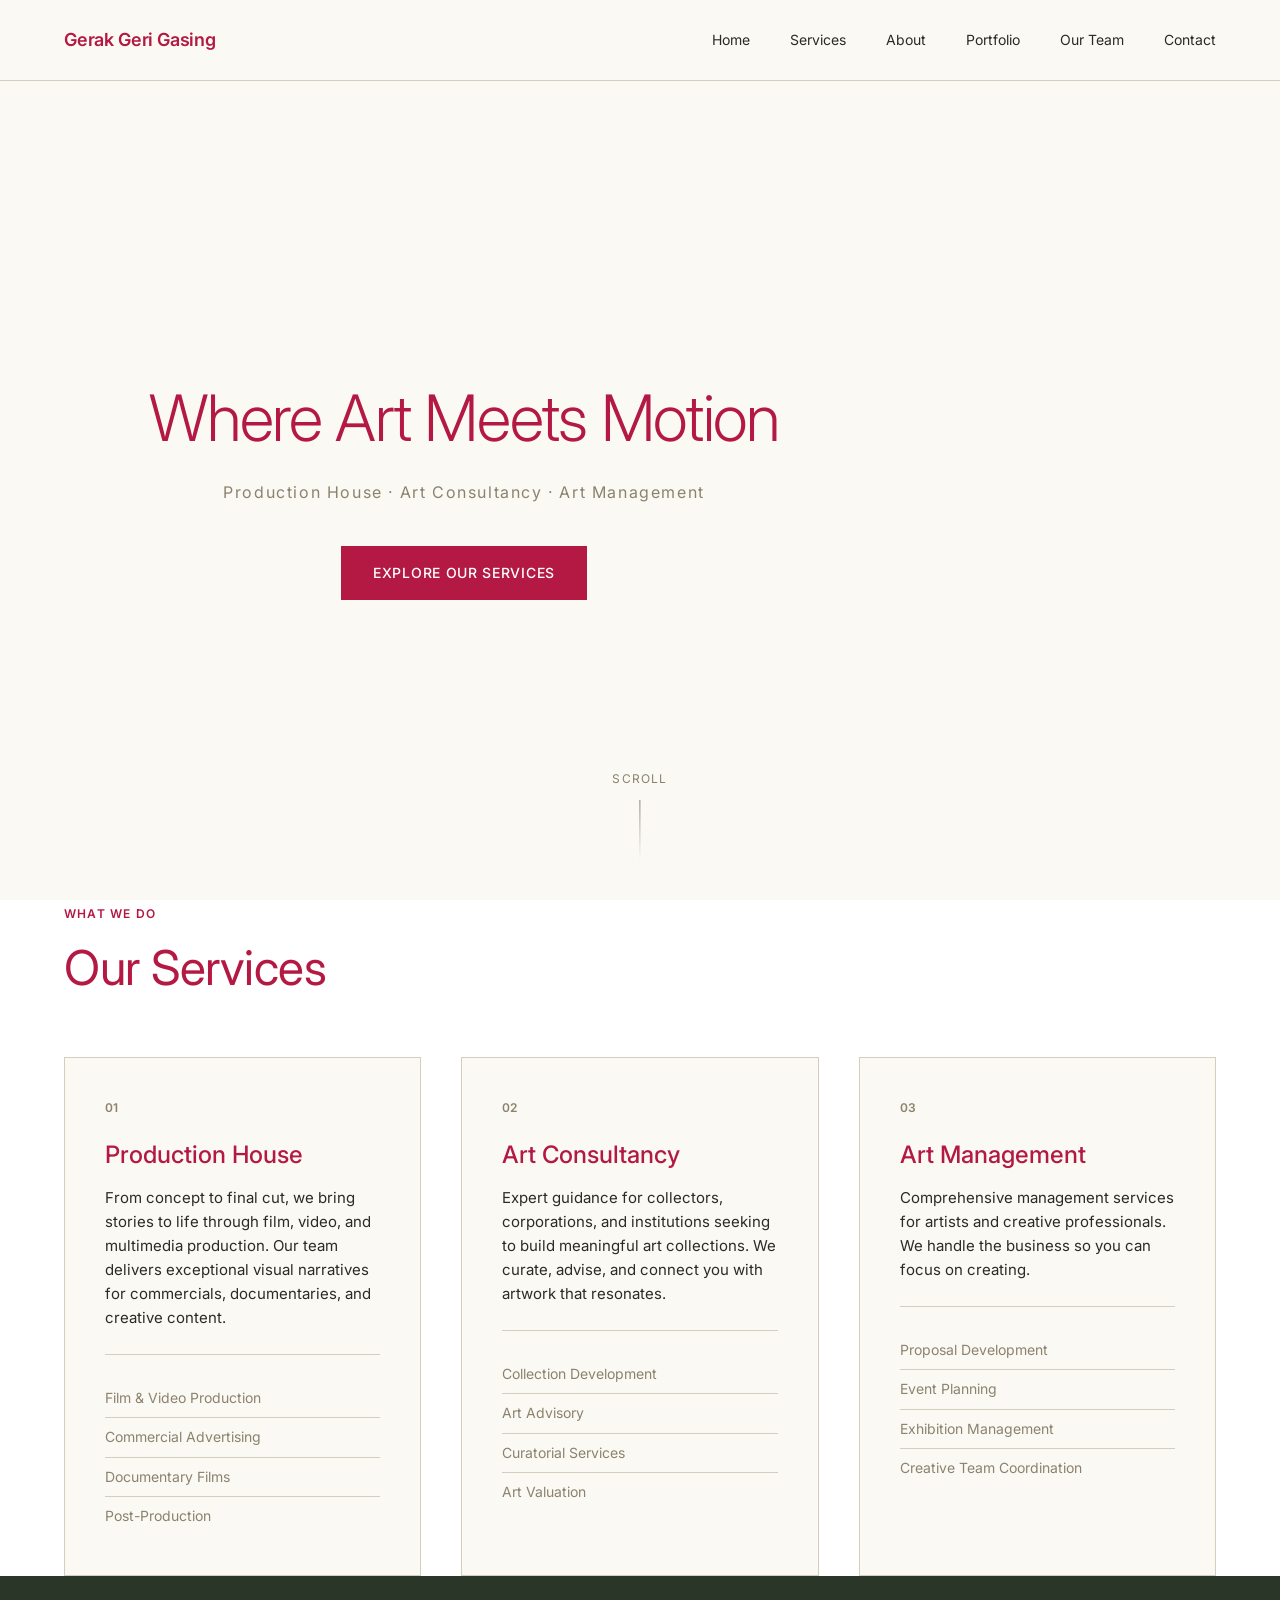
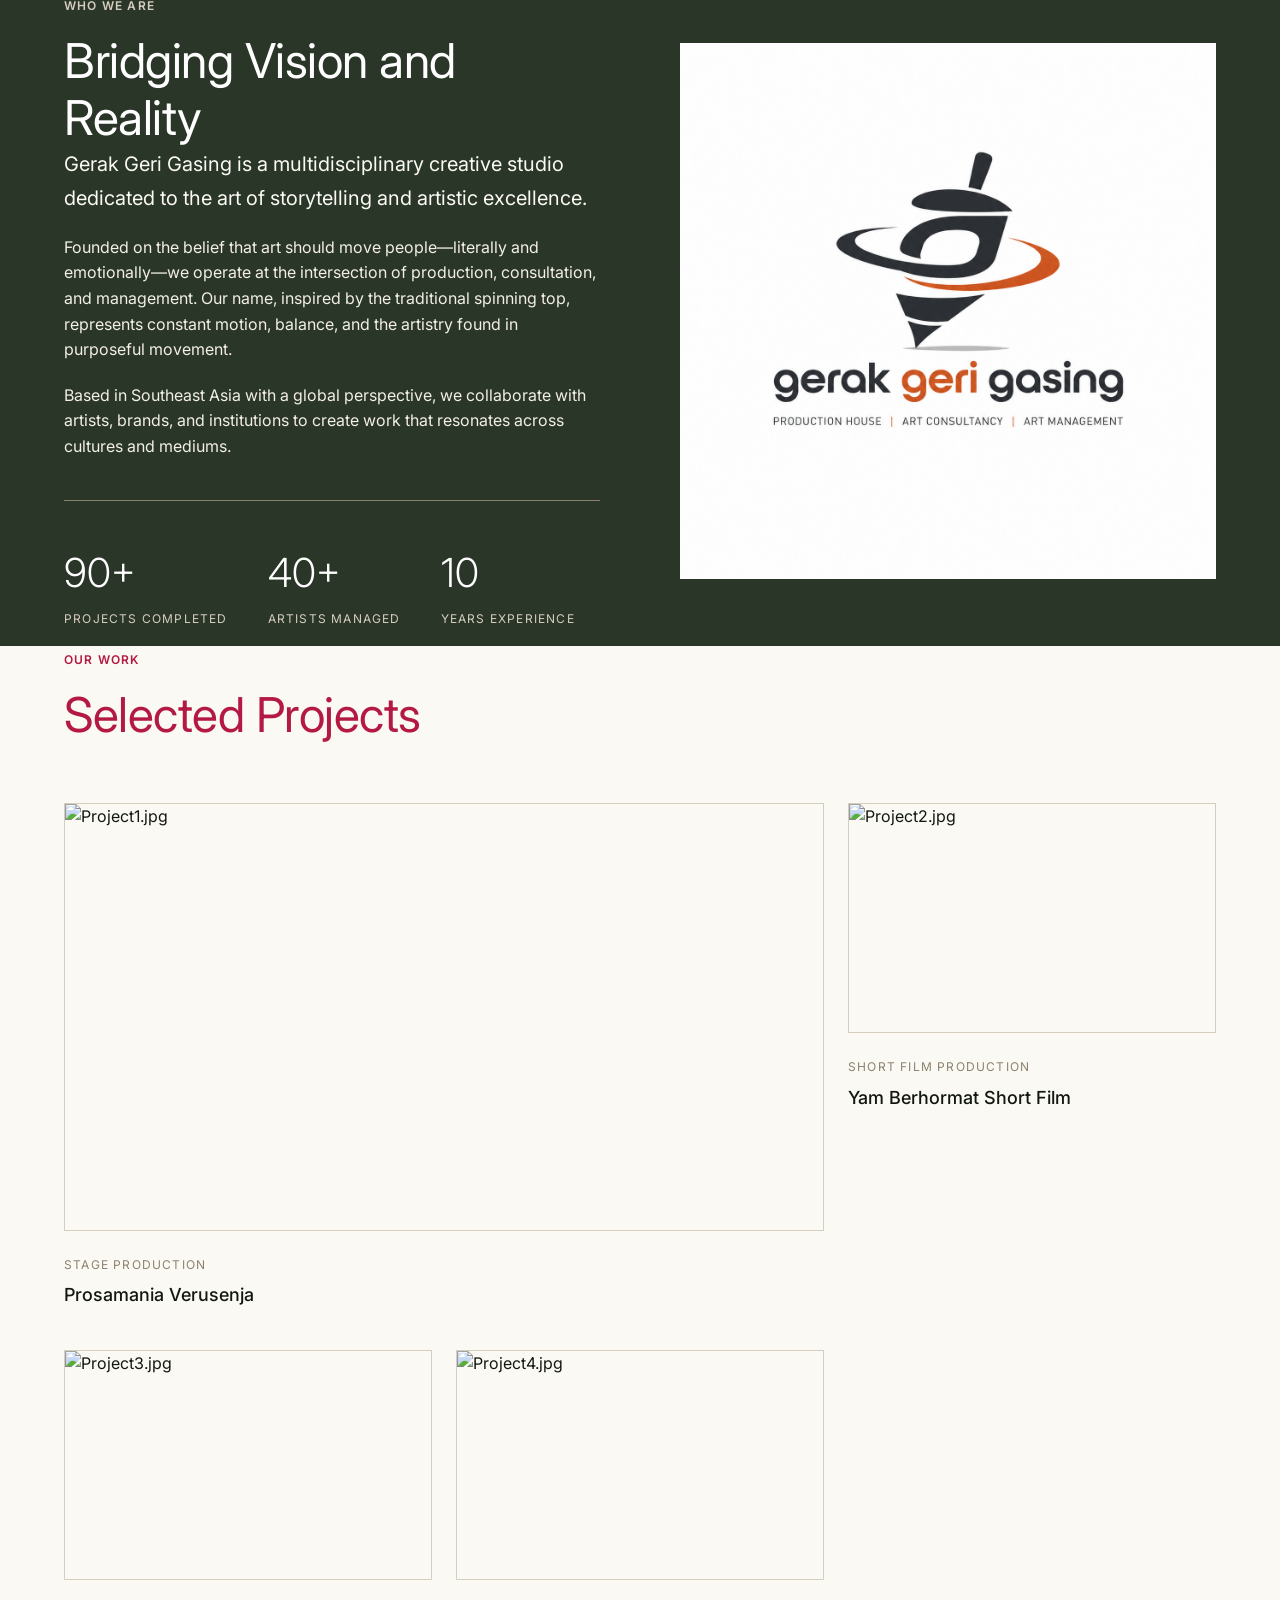
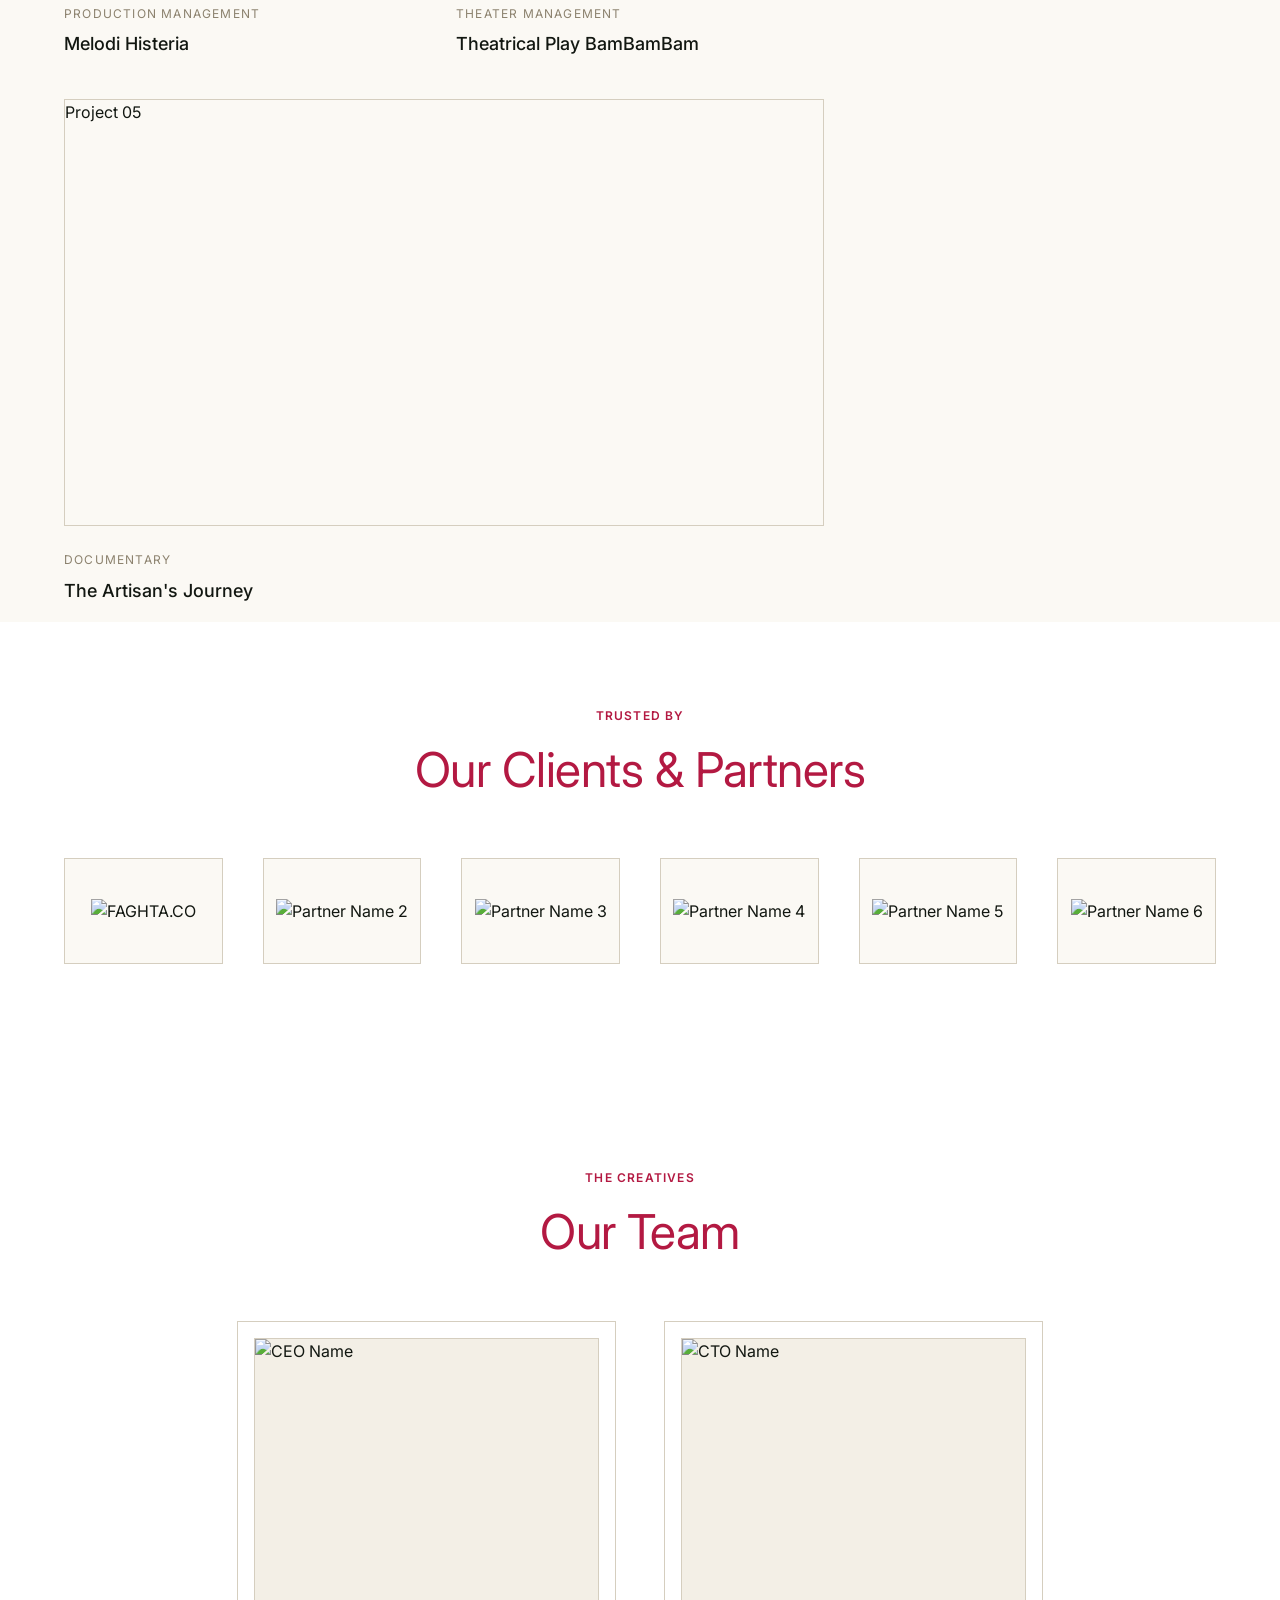
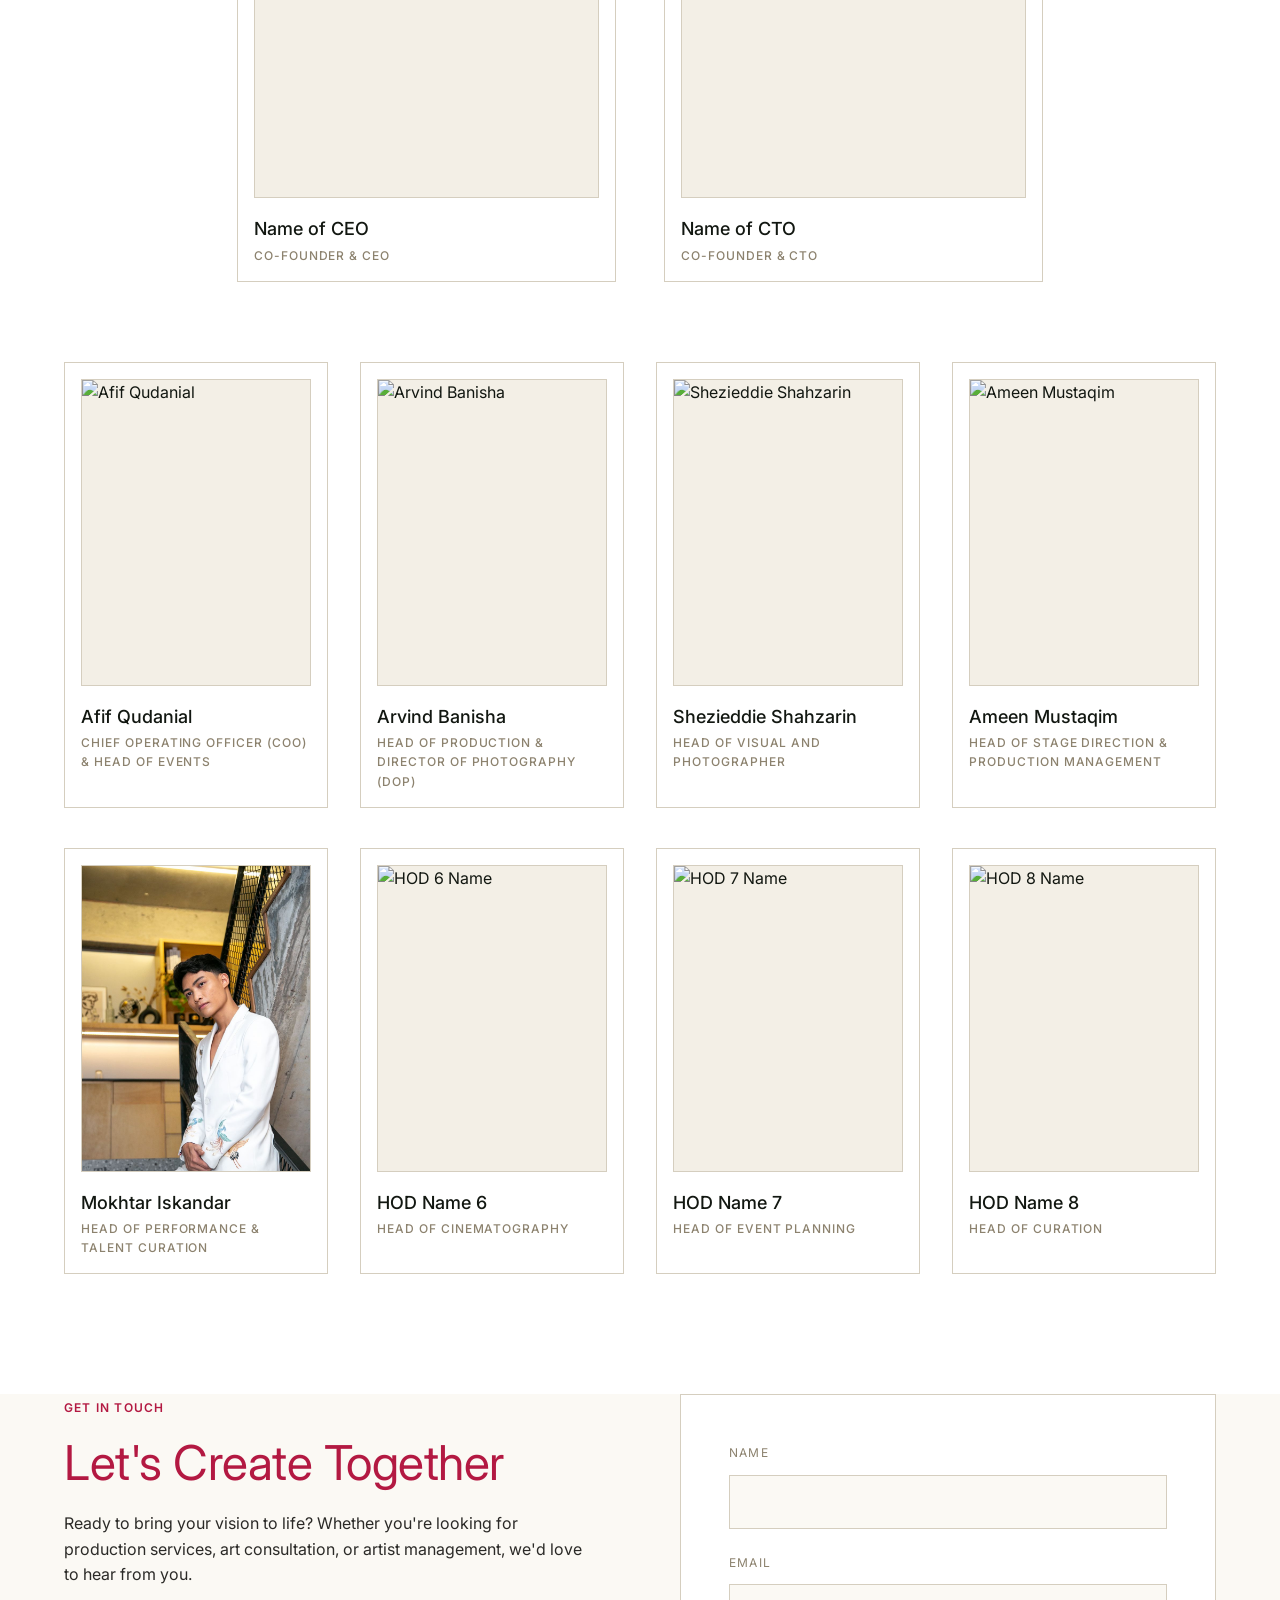
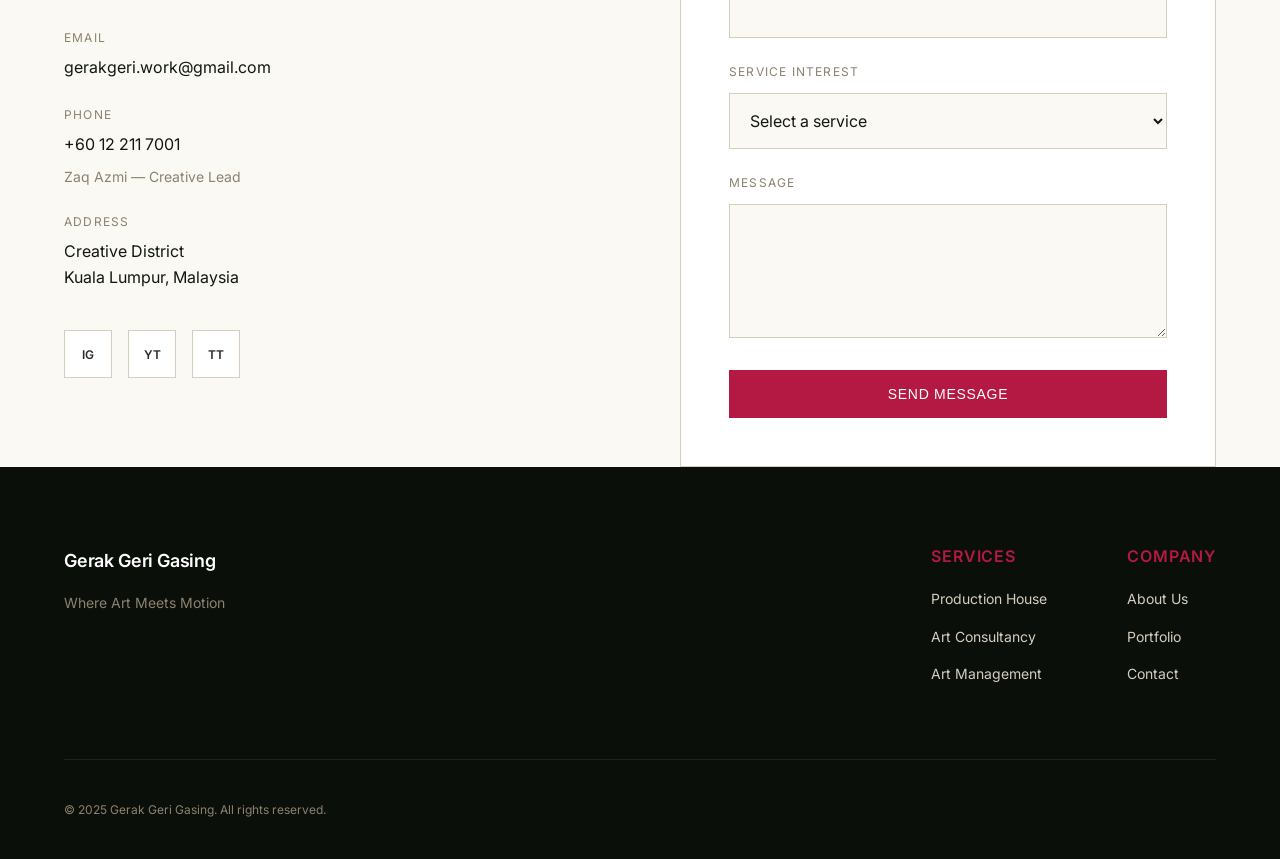
==== commit 7b2f9327: "update 2" ====
--- a/index.html
+++ b/index.html
@@ -26,7 +26,6 @@
                 <li><a href="#portfolio">Portfolio</a></li>
                 <li><a href="#team">Our Team</a></li>
                 <li><a href="#contact">Contact</a></li>
-            
             </ul>
         </div>
     </nav>
@@ -76,6 +75,7 @@
                         <li>Art Valuation</li>
                     </ul>
                 </div>
+                <!-- FIX 2: Added missing closing structural layout tags below -->
                 <div class="service-card">
                     <div class="service-number">03</div>
                     <h3>Art Management</h3>
@@ -193,177 +193,168 @@
     </section>
 
     <!-- Clients Section -->
-<section class="clients">
-    <div class="container">
-        <div class="section-header center">
-            <span class="section-tag">Trusted By</span>
-            <h2>Our Clients & Partners</h2>
-        </div>
-        <div class="clients-grid">
-            <!-- Client 01: FAGHTA.CO -->
-            <div class="client-logo">
-                <img src="image/logo-faghta.png" alt="FAGHTA.CO">
-            </div>
-            
-            <!-- Client 02:  -->
-            <div class="client-logo">
-                <img src="image/clients/partner2-logo.png" alt="Partner Name 2">
-            </div>
-            
-            <!-- Client 03 -->
-            <div class="client-logo">
-                <img src="image/clients/partner3-logo.png" alt="Partner Name 3">
-            </div>
-            
-            <!-- Client 04 -->
-            <div class="client-logo">
-                <img src="image/clients/partner4-logo.png" alt="Partner Name 4">
-            </div>
-            
-            <!-- Client 05 -->
-            <div class="client-logo">
-                <img src="image/clients/partner5-logo.png" alt="Partner Name 5">
-            </div>
-            
-            <!-- Client 06 -->
-            <div class="client-logo">
-                <img src="image/clients/partner6-logo.png" alt="Partner Name 6">
-            </div>
-        </div>
-    </div>
-</section>
-
-<section id="team" class="team">
-    <div class="container">
-        <div class="section-header center">
-            <span class="section-tag">The Creatives</span>
-            <h2>Our Team</h2>
-        </div>
-
-        <div class="team-row founders-row">
-            <a href="portfolio-ceo.html" class="team-card premium">
-                <div class="team-image">
-                    <div class="placeholder-img">
-                        <img src="image/team-ceo.jpg" alt="CEO Name">
-                    </div>
-                </div>
-                <div class="team-info">
-                    <h3>Name of CEO</h3>
-                    <span class="team-role">Co-Founder & CEO</span>
-                </div>
-            </a>
-            <a href="portfolio-cto.html" class="team-card premium">
-                <div class="team-image">
-                    <div class="placeholder-img">
-                        <img src="image/team-cto.jpg" alt="CTO Name">
-                    </div>
-                </div>
-                <div class="team-info">
-                    <h3>Name of CTO</h3>
-                    <span class="team-role">Co-Founder & CTO</span>
-                </div>
-            </a>
-        </div>
-
-        <div class="team-grid hod-grid">
-            <a href="portfolio/portfolio-afif.html" class="team-card">
-                <div class="team-image">
-                    <div class="placeholder-img">
-                        <img src="image/afif.jpg" alt="Afif Qudanial">
-                    </div>
-                </div>
-                <div class="team-info">
-                    <h3>Afif Qudanial</h3>
-                    <span class="team-role">Chief Operating Officer (COO) & Head of Events</span>
-                </div>
-            </a>
-
-            <a href="portfolio/portfolio-arvind.html" class="team-card">
-                <div class="team-image">
-                    <div class="placeholder-img">
-                        <img src="image/arvind.jpg" alt="Arvind Banisha">
-                    </div>
-                </div>
-                <div class="team-info">
-                    <h3>Arvind Banisha</h3>
-                    <span class="team-role">Head of Production & Director of Photography (DoP)</span>
-                </div>
-            </a>
-
-            <a href="portfolio/portfolio-shezieddie.html" class="team-card">
-                <div class="team-image">
-                    <div class="placeholder-img">
-                        <img src="image/shezieddie.jpg" alt="Shezieddie Shahzarin">
-                    </div>
-                </div>
-                <div class="team-info">
-                    <h3>Shezieddie Shahzarin</h3>
-                    <span class="team-role">Head of Visual and Photographer</span>
-                </div>
-            </a>
-
-            <a href="portfolio/portfolio-ameen.html" class="team-card">
-                <div class="team-image">
-                    <div class="placeholder-img">
-                        <img src="image/ameen.jpg" alt="Ameen Mustaqim">
-                    </div>
-                </div>
-                <div class="team-info">
-                    <h3>Ameen Mustaqim</h3>
-                    <span class="team-role">Head of Stage Direction & Production Management</span>
-                </div>
-            </a>
-
-            <a href="portfolio/portfolio-mokhtar.html" class="team-card">
-                <div class="team-image">
-                    <div class="placeholder-img">
-                        <img src="image/mokthtar.jpeg" alt="Mokhtar Iskandar">
-                    </div>
-                </div>
-                <div class="team-info">
-                    <h3>Mokhtar Iskandar</h3>
-                    <span class="team-role">Head of Performance & Talent Curation</span>
-                </div>
-            </a>
-
-            <a href="portfolio-hod6.html" class="team-card">
-                <div class="team-image">
-                    <div class="placeholder-img">
-                        <img src="image/team-hod6.jpg" alt="HOD 6 Name">
-                    </div>
-                </div>
-                <div class="team-info">
-                    <h3>HOD Name 6</h3>
-                    <span class="team-role">Head of Cinematography</span>
-                </div>
-            </a>
-
-            <a href="portfolio-hod7.html" class="team-card">
-                <div class="team-image">
-                    <div class="placeholder-img">
-                        <img src="image/team-hod7.jpg" alt="HOD 7 Name">
-                    </div>
-                </div>
-                <div class="team-info">
-                    <h3>HOD Name 7</h3>
-                    <span class="team-role">Head of Event Planning</span>
-                </div>
-            </a>
-
-            <a href="portfolio-hod8.html" class="team-card">
-                <div class="team-image">
-                    <div class="placeholder-img">
-                        <img src="image/team-hod8.jpg" alt="HOD 8 Name">
-                    </div>
-                </div>
-                <div class="team-info">
-                    <h3>HOD Name 8</h3>
-                    <span class="team-role">Head of Curation</span>
-                </div>
-            </a>
-        </div>
-    </div>
-</section>
+    <section class="clients">
+        <div class="container">
+            <div class="section-header center">
+                <span class="section-tag">Trusted By</span>
+                <h2>Our Clients & Partners</h2>
+            </div>
+            <div class="clients-grid">
+                <div class="client-logo">
+                    <img src="image/logo-faghta.png" alt="FAGHTA.CO">
+                </div>
+                <div class="client-logo">
+                    <img src="image/clients/partner2-logo.png" alt="Partner Name 2">
+                </div>
+                <div class="client-logo">
+                    <img src="image/clients/partner3-logo.png" alt="Partner Name 3">
+                </div>
+                <div class="client-logo">
+                    <img src="image/clients/partner4-logo.png" alt="Partner Name 4">
+                </div>
+                <div class="client-logo">
+                    <img src="image/clients/partner5-logo.png" alt="Partner Name 5">
+                </div>
+                <div class="client-logo">
+                    <img src="image/clients/partner6-logo.png" alt="Partner Name 6">
+                </div>
+            </div>
+        </div>
+    </section>
+
+    <!-- Team Section -->
+    <section id="team" class="team">
+        <div class="container">
+            <div class="section-header center">
+                <span class="section-tag">The Creatives</span>
+                <h2>Our Team</h2>
+            </div>
+
+            <div class="team-row founders-row">
+                <a href="portfolio-ceo.html" class="team-card premium">
+                    <div class="team-image">
+                        <div class="placeholder-img">
+                            <img src="image/team-ceo.jpg" alt="CEO Name">
+                        </div>
+                    </div>
+                    <div class="team-info">
+                        <h3>Name of CEO</h3>
+                        <span class="team-role">Co-Founder & CEO</span>
+                    </div>
+                </a>
+                <a href="portfolio-cto.html" class="team-card premium">
+                    <div class="team-image">
+                        <div class="placeholder-img">
+                            <img src="image/team-cto.jpg" alt="CTO Name">
+                        </div>
+                    </div>
+                    <div class="team-info">
+                        <h3>Name of CTO</h3>
+                        <span class="team-role">Co-Founder & CTO</span>
+                    </div>
+                </a>
+            </div>
+
+            <div class="team-grid hod-grid">
+                <!-- FIX 1: Removed 'portfolio/' subdirectory prefix to fix broken pathways -->
+                <a href="portfolio/portfolio-afif.html" class="team-card">
+                    <div class="team-image">
+                        <div class="placeholder-img">
+                            <img src="image/afif.jpg" alt="Afif Qudanial">
+                        </div>
+                    </div>
+                    <div class="team-info">
+                        <h3>Afif Qudanial</h3>
+                        <span class="team-role">Chief Operating Officer (COO) & Head of Events</span>
+                    </div>
+                </a>
+
+                <a href="portfolio/portfolio-arvind.html" class="team-card">
+                    <div class="team-image">
+                        <div class="placeholder-img">
+                            <img src="image/arvind.jpg" alt="Arvind Banisha">
+                        </div>
+                    </div>
+                    <div class="team-info">
+                        <h3>Arvind Banisha</h3>
+                        <span class="team-role">Head of Production & Director of Photography (DoP)</span>
+                    </div>
+                </a>
+
+                <a href="portfolio/portfolio-shezieddie.html" class="team-card">
+                    <div class="team-image">
+                        <div class="placeholder-img">
+                            <img src="image/shezieddie.jpg" alt="Shezieddie Shahzarin">
+                        </div>
+                    </div>
+                    <div class="team-info">
+                        <h3>Shezieddie Shahzarin</h3>
+                        <span class="team-role">Head of Visual and Photographer</span>
+                    </div>
+                </a>
+
+                <a href="portfolio/portfolio-ameen.html" class="team-card">
+                    <div class="team-image">
+                        <div class="placeholder-img">
+                            <img src="image/ameen.jpg" alt="Ameen Mustaqim">
+                        </div>
+                    </div>
+                    <div class="team-info">
+                        <h3>Ameen Mustaqim</h3>
+                        <span class="team-role">Head of Stage Direction & Production Management</span>
+                    </div>
+                </a>
+
+                <a href="portfolio/portfolio-mokhtar.html" class="team-card">
+                    <div class="team-image">
+                        <div class="placeholder-img">
+                            <img src="image/mokthtar.jpeg" alt="Mokhtar Iskandar">
+                        </div>
+                    </div>
+                    <div class="team-info">
+                        <h3>Mokhtar Iskandar</h3>
+                        <span class="team-role">Head of Performance & Talent Curation</span>
+                    </div>
+                </a>
+
+                <a href="portfolio-hod6.html" class="team-card">
+                    <div class="team-image">
+                        <div class="placeholder-img">
+                            <img src="image/team-hod6.jpg" alt="HOD 6 Name">
+                        </div>
+                    </div>
+                    <div class="team-info">
+                        <h3>HOD Name 6</h3>
+                        <span class="team-role">Head of Cinematography</span>
+                    </div>
+                </a>
+
+                <a href="portfolio-hod7.html" class="team-card">
+                    <div class="team-image">
+                        <div class="placeholder-img">
+                            <img src="image/team-hod7.jpg" alt="HOD 7 Name">
+                        </div>
+                    </div>
+                    <div class="team-info">
+                        <h3>HOD Name 7</h3>
+                        <span class="team-role">Head of Event Planning</span>
+                    </div>
+                </a>
+
+                <a href="portfolio-hod8.html" class="team-card">
+                    <div class="team-image">
+                        <div class="placeholder-img">
+                            <img src="image/team-hod8.jpg" alt="HOD 8 Name">
+                        </div>
+                    </div>
+                    <div class="team-info">
+                        <h3>HOD Name 8</h3>
+                        <span class="team-role">Head of Curation</span>
+                    </div>
+                </a>
+            </div>
+        </div>
+    </section>
 
     <!-- Contact Section -->
     <section id="contact" class="contact">
@@ -463,6 +454,4 @@
 
     <script src="script.js"></script>
 </body>
-</html>
-
-\+</html>
--- a/styles.css
+++ b/styles.css
@@ -1,1044 +1,538 @@
-
-
-/* ===== CSS Variables (Bold Ruby Brutalist Theme) ===== */
+/* ===== CSS Variables (Avant-Garde Ruby & Olive Theme) ===== */
 :root {
-    /* Main Bold Accents */
-    --ruby-vibrant: #E61E43;   /* The stark, high-saturation bright red from your reference */
-    --ruby-deep: #9B0F26;      /* Rich crimson accent for structural depth */
-    --leaf-stark: #2A3B22;     /* Dark contrasting forest olive for sharp secondary elements */
-
-    /* High-Contrast Panels & Fills (Replaces your old grays with the reference's bold tones) */
+    /* Main Creative Accents */
+    --ruby-vibrant: #B31942;   /* The sharp, sophisticated editorial red from your palette */
+    --ruby-deep: #6B0F24;      /* Deep burgundy for hover accents and active typography elements */
+    --olive-deep: #2A3628;     /* Rich structural pine/olive green used for key accents */
+
+    /* Premium Palette Mapping */
     --white: #FFFFFF;
-    --grey-50: #F9F6F6;        /* Clean crisp light canvas tint */
-    --grey-100: #F3EBEF;       /* Visible block fill tint */
-    --grey-200: #171717;       /* CHANGED TO DARK: For sharp, bold structural border lines */
-    --grey-300: #262626;       /* Mid-tone structural line dividers */
-    --grey-400: #737373;       /* Balanced secondary gray */
-    --grey-500: #E61E43;       /* REDIRECTED TO RED: Small tags/subtitles will now pop out in bright red! */
-    --grey-600: #262626;       /* High-contrast charcoal text for readability */
-    --grey-700: #171717;       /* Dark slate accents */
-    --grey-800: #0A0A0A;       /* Deep stark black for bold descriptions */
-    --grey-900: #E61E43;       /* REDIRECTED TO RED: Main Section headers now strike out in bold ruby red! */
-    --black: #000000;          /* Absolute pure black */
+    --grey-50: #FBF9F4;        /* THE BACKDROP: Gorgeous warm cream canvas tint from your reference */
+    --grey-100: #F3EFE6;       /* Slightly deeper cream shade for section blocks or panels */
+    --grey-200: #2A3628;       /* REDIRECTED TO OLIVE: Borders are now a clean, thin dark pine line */
+    --grey-300: #D5CEBF;       /* Warm linen divider lines */
+    --grey-400: #8C826E;       /* Muted earth tone for secondary info */
+    --grey-500: #B31942;       /* REDIRECTED TO RUBY: Small tags and subtitles pop out in editorial red */
+    --grey-600: #2B2A27;       /* Soft charcoal-espresso body text for high readability over cream */
+    --grey-700: #1C241B;       /* Secondary dark olive */
+    --grey-800: #121711;       /* Deepest olive-black for rich descriptions */
+    --grey-900: #B31942;       /* REDIRECTED TO RUBY: Section titles display in striking crimson red */
+    --black: #0B0F0A;          /* Absolute rich near-black with olive base notes */
     
     /* Layout Variables */
     --font-family: 'Inter', -apple-system, BlinkMacSystemFont, sans-serif;
-    --transition: all 0.25s cubic-bezier(0.25, 1, 0.5, 1);
-}
-
-   
-
-    --font-family: 'Inter', -apple-system, BlinkMacSystemFont, sans-serif;
-
-    --transition: all 0.3s cubic-bezier(0.4, 0, 0.2, 1);
-
-}
-/* Brutalist Border Tweaks matching your reference */
+    --transition: all 0.3s cubic-bezier(0.25, 1, 0.5, 1);
+}
+
+/* Custom Palette Structural Integration */
+body {
+    background-color: var(--grey-50); /* Instantly updates main background to the warm cream tone */
+    color: var(--grey-600);
+}
+
+/* Give the team cards a premium, editorial floating layout */
 .team-card {
-    border: 1px solid var(--grey-200); /* Adds a clean, thin dark frame around cards */
-    padding: 12px;
+    border: 1px solid var(--grey-300);
+    padding: 16px;
     background-color: var(--white);
     transition: var(--transition);
+    display: block;
+    cursor: pointer;
+    text-decoration: none;
 }
 
 .team-card:hover {
-    border-color: var(--ruby-vibrant); /* Frame flashes bright red on hover! */
+    border-color: var(--ruby-vibrant);
     transform: translateY(-4px);
 }
 
+/* ===== Reset & Base ===== */
+*, *::before, *::after {
+    margin: 0;
+    padding: 0;
+    box-sizing: border-box;
+}
+
+html {
+    scroll-behavior: smooth;
+}
+
+body {
+    font-family: var(--font-family);
+    font-size: 16px;
+    line-height: 1.6;
+    color: var(--grey-800);
+    background-color: var(--grey-50);
+    -webkit-font-smoothing: antialiased;
+}
+
+a {
+    text-decoration: none;
+    color: inherit;
+    transition: var(--transition);
+}
+
+ul {
+    list-style: none;
+}
+
+img {
+    max-width: 100%;
+    height: auto;
+    display: block;
+}
+
+/* ===== Container ===== */
+.container {
+    width: 100%;
+    max-width: 1200px;
+    margin: 0 auto;
+    padding: 0 24px;
+}
+
+/* ===== Typography ===== */
+h1, h2, h3, h4, h5, h6 {
+    font-weight: 500;
+    line-height: 1.2;
+    color: var(--grey-900);
+}
+
+h1 {
+    font-size: clamp(2.5rem, 5vw, 4rem);
+    font-weight: 300;
+    letter-spacing: -0.02em;
+}
+
+h2 {
+    font-size: clamp(2rem, 4vw, 3rem);
+    font-weight: 400;
+    letter-spacing: -0.01em;
+}
+
+h3 {
+    font-size: 1.5rem;
+    font-weight: 500;
+}
+
+h4 {
+    font-size: 1rem;
+    font-weight: 600;
+    text-transform: uppercase;
+    letter-spacing: 0.05em;
+    color: var(--grey-500);
+}
+
+.lead {
+    font-size: 1.25rem;
+    color: var(--grey-600);
+    line-height: 1.7;
+} grease
+
+/* ===== Section Styles ===== */
+section {
+    padding: 100px 0;
+}
+
+.section-header {
+    margin-bottom: 60px;
+}
+
+.section-header.center {
+    text-align: center;
+}
+
+.section-tag {
+    display: inline-block;
+    font-size: 0.75rem;
+    font-weight: 600;
+    text-transform: uppercase;
+    letter-spacing: 0.1em;
+    color: var(--grey-500);
+    margin-bottom: 16px;
+}
+
+/* ===== Buttons ===== */
+.btn {
+    display: inline-flex;
+    align-items: center;
+    justify-content: center;
+    padding: 16px 32px;
+    font-size: 0.875rem;
+    font-weight: 500;
+    letter-spacing: 0.05em;
+    border: none;
+    border-radius: 0;
+    cursor: pointer;
+    transition: var(--transition);
+    text-transform: uppercase;
+}
+
 .btn-primary {
-    background-color: var(--ruby-vibrant) !important; /* Forces buttons to take on the loud red signature */
+    background-color: var(--ruby-vibrant) !important;
     color: var(--white) !important;
+}
+
+.btn-primary:hover {
+    background-color: var(--olive-deep) !important;
+}
+
+.btn-full {
+    width: 100%;
+}
+
+/* ===== Navigation ===== */
+.navbar {
+    position: fixed;
+    top: 0;
+    left: 0;
+    right: 0;
+    z-index: 1000;
+    background-color: rgba(251, 249, 244, 0.95); /* Cream base alpha */
+    backdrop-filter: blur(10px);
+    border-bottom: 1px solid var(--grey-300);
+}
+
+.navbar .container {
+    display: flex;
+    align-items: center;
+    justify-content: space-between;
+    height: 80px;
+}
+
+.logo {
+    font-size: 1.125rem;
     font-weight: 600;
-}
-
-.btn-primary:hover {
-    background-color: var(--black) !important;
-}
-
-
-/* ===== Reset & Base ===== */
-
-*, *::before, *::after {
-
-    margin: 0;
-
-    padding: 0;
-
-    box-sizing: border-box;
-
-}
-
-
-
-html {
-
-    scroll-behavior: smooth;
-
-}
-
-
-
-body {
-
-    font-family: var(--font-family);
-
-    font-size: 16px;
-
-    line-height: 1.6;
-
+    letter-spacing: -0.01em;
+    color: var(--grey-900);
+}
+
+.nav-links {
+    display: flex;
+    gap: 40px;
+}
+
+.nav-links a {
+    font-size: 0.875rem;
+    font-weight: 400;
+    color: var(--grey-600);
+    position: relative;
+}
+
+.nav-links a::after {
+    content: '';
+    position: absolute;
+    bottom: -4px;
+    left: 0;
+    width: 0;
+    height: 1px;
+    background-color: var(--ruby-vibrant);
+    transition: var(--transition);
+}
+
+.nav-links a:hover {
+    color: var(--ruby-vibrant);
+}
+
+.nav-links a:hover::after {
+    width: 100%;
+}
+
+.nav-toggle {
+    display: none;
+    flex-direction: column;
+    gap: 5px;
+    background: none;
+    border: none;
+    cursor: pointer;
+    padding: 10px;
+}
+
+.nav-toggle span {
+    width: 24px;
+    height: 2px;
+    background-color: var(--grey-900);
+    transition: var(--transition);
+}
+
+/* ===== Hero Section ===== */
+.hero {
+    min-height: 100vh;
+    display: flex;
+    align-items: center;
+    justify-content: center;
+    position: relative;
+    background-color: var(--grey-50);
+    padding-top: 80px;
+}
+
+.hero-content {
+    text-align: center;
+    max-width: 800px;
+}
+
+.hero-subtitle {
+    font-size: 1rem;
+    color: var(--grey-400);
+    margin: 24px 0 40px;
+    letter-spacing: 0.1em;
+}
+
+.hero-scroll {
+    position: absolute;
+    bottom: 40px;
+    left: 50%;
+    transform: translateX(-50%);
+    display: flex;
+    flex-direction: column;
+    align-items: center;
+    gap: 12px;
+}
+
+.hero-scroll span {
+    font-size: 0.75rem;
+    text-transform: uppercase;
+    letter-spacing: 0.1em;
+    color: var(--grey-400);
+}
+
+.scroll-line {
+    width: 1px;
+    height: 60px;
+    background: linear-gradient(to bottom, var(--grey-400), transparent);
+    animation: scrollPulse 2s ease-in-out infinite;
+}
+
+@keyframes scrollPulse {
+    0%, 100% { opacity: 1; }
+    50% { opacity: 0.3; }
+}
+
+/* ===== Services Section ===== */
+.services {
+    background-color: var(--white);
+}
+
+.services-grid {
+    display: grid;
+    grid-template-columns: repeat(3, 1fr);
+    gap: 40px;
+}
+
+.service-card {
+    padding: 40px;
+    background-color: var(--grey-50);
+    border: 1px solid var(--grey-300);
+    transition: var(--transition);
+}
+
+.service-card:hover {
+    background-color: var(--grey-100);
+    border-color: var(--ruby-vibrant);
+}
+
+.service-number {
+    font-size: 0.75rem;
+    font-weight: 600;
+    color: var(--grey-400);
+    margin-bottom: 24px;
+}
+
+.service-card h3 {
+    margin-bottom: 16px;
+}
+
+.service-card p {
+    color: var(--grey-600);
+    margin-bottom: 24px;
+    font-size: 0.9375rem;
+}
+
+.service-list {
+    border-top: 1px solid var(--grey-300);
+    padding-top: 24px;
+}
+
+.service-list li {
+    font-size: 0.875rem;
+    color: var(--grey-400);
+    padding: 8px 0;
+    border-bottom: 1px solid var(--grey-300);
+}
+
+.service-list li:last-child {
+    border-bottom: none;
+}
+
+/* ===== About Section ===== */
+.about {
+    background-color: var(--olive-deep) !important; /* Premium deep pine green backdrop */
+    color: var(--white);
+}
+
+.about h2, .about h3, .about h4 {
+    color: var(--white);
+}
+
+.about .section-tag {
+    color: var(--grey-300);
+}
+
+.about-grid {
+    display: grid;
+    grid-template-columns: 1fr 1fr;
+    gap: 80px;
+    align-items: center;
+}
+
+.about-content p {
+    color: var(--grey-100);
+    margin-bottom: 20px;
+}
+
+.about-content .lead {
+    color: var(--grey-50);
+}
+
+.about-stats {
+    display: flex;
+    gap: 40px;
+    margin-top: 40px;
+    padding-top: 40px;
+    border-top: 1px solid var(--grey-400);
+}
+
+.stat-number {
+    display: block;
+    font-size: 2.5rem;
+    font-weight: 300;
+    color: var(--white);
+}
+
+.stat-label {
+    font-size: 0.75rem;
+    text-transform: uppercase;
+    letter-spacing: 0.1em;
+    color: var(--grey-300);
+}
+
+.about-image {
+    display: flex;
+    justify-content: center;
+    align-items: center;
+}
+
+.image-placeholder {
+    width: 100%;
+    aspect-ratio: 4/5;
+    background-color: transparent;
+    display: flex;
+    align-items: center;
+    justify-content: center;
+    overflow: hidden;
+    border-radius: 24px;
+}
+
+.image-placeholder img {
+    width: 100%;
+    height: auto;
+    object-fit: contain;
+    display: block;
+}
+
+/* ===== Portfolio Section ===== */
+.portfolio {
+    background-color: var(--grey-50);
+}
+
+.portfolio-grid {
+    display: grid;
+    grid-template-columns: repeat(3, 1fr);
+    gap: 24px;
+}
+
+.portfolio-item {
+    position: relative;
+    overflow: hidden;
+    cursor: pointer;
+}
+
+.portfolio-item.large {
+    grid-column: span 2;
+}
+
+.portfolio-image {
+    position: relative;
+    overflow: hidden;
+    aspect-ratio: 16/10;
+    border: 1px solid var(--grey-300);
+}
+
+.portfolio-item.large .portfolio-image {
+    aspect-ratio: 16/9;
+}
+
+.portfolio-image img {
+    width: 100%;
+    height: 100%;
+    object-fit: cover;
+    transition: var(--transition);
+}
+
+.portfolio-item:hover .portfolio-image img {
+    transform: scale(1.03);
+}
+
+.portfolio-info {
+    padding: 20px 0;
+}
+
+.portfolio-category {
+    font-size: 0.75rem;
+    text-transform: uppercase;
+    letter-spacing: 0.1em;
+    color: var(--grey-400);
+}
+
+.portfolio-info h3 {
+    font-size: 1.125rem;
+    font-weight: 500;
+    margin-top: 8px;
     color: var(--grey-800);
-
+}
+
+/* ===== Clients Section ===== */
+.clients {
     background-color: var(--white);
-
-    -webkit-font-smoothing: antialiased;
-
-}
-
-
-
-a {
-
-    text-decoration: none;
-
-    color: inherit;
-
-    transition: var(--transition);
-
-}
-
-
-
-ul {
-
-    list-style: none;
-
-}
-
-
-
-img {
-
-    max-width: 100%;
-
-    height: auto;
-
-    display: block;
-
-}
-
-
-
-/* ===== Container ===== */
-
-.container {
-
-    width: 100%;
-
-    max-width: 1200px;
-
-    margin: 0 auto;
-
-    padding: 0 24px;
-
-}
-
-
-
-/* ===== Typography ===== */
-
-h1, h2, h3, h4, h5, h6 {
-
+    padding: 80px 0;
+}
+
+.clients-grid {
+    display: grid;
+    grid-template-columns: repeat(6, 1fr);
+    gap: 40px;
+    align-items: center;
+}
+
+.client-logo {
+    aspect-ratio: 3/2;
+    background-color: var(--grey-50);
+    border: 1px solid var(--grey-300);
+    display: flex;
+    align-items: center;
+    justify-content: center;
+    transition: var(--transition);
+}
+
+.client-logo:hover {
+    background-color: var(--grey-100);
+    border-color: var(--ruby-vibrant);
+}
+
+.client-logo span {
+    font-size: 0.75rem;
+    color: var(--grey-400);
     font-weight: 500;
-
-    line-height: 1.2;
-
-    color: var(--grey-900);
-
-}
-
-
-
-h1 {
-
-    font-size: clamp(2.5rem, 5vw, 4rem);
-
-    font-weight: 300;
-
-    letter-spacing: -0.02em;
-
-}
-
-
-
-h2 {
-
-    font-size: clamp(2rem, 4vw, 3rem);
-
-    font-weight: 400;
-
-    letter-spacing: -0.01em;
-
-}
-
-
-
-h3 {
-
-    font-size: 1.5rem;
-
-    font-weight: 500;
-
-}
-
-
-
-h4 {
-
-    font-size: 1rem;
-
-    font-weight: 600;
-
-    text-transform: uppercase;
-
-    letter-spacing: 0.05em;
-
-    color: var(--grey-500);
-
-}
-
-
-
-.lead {
-
-    font-size: 1.25rem;
-
-    color: var(--grey-600);
-
-    line-height: 1.7;
-
-}
-
-
-
-/* ===== Section Styles ===== */
-
-section {
-
-    padding: 100px 0;
-
-}
-
-
-
-.section-header {
-
-    margin-bottom: 60px;
-
-}
-
-
-
-.section-header.center {
-
-    text-align: center;
-
-}
-
-
-
-.section-tag {
-
-    display: inline-block;
-
-    font-size: 0.75rem;
-
-    font-weight: 600;
-
-    text-transform: uppercase;
-
-    letter-spacing: 0.1em;
-
-    color: var(--grey-500);
-
-    margin-bottom: 16px;
-
-}
-
-
-
-/* ===== Buttons ===== */
-
-.btn {
-
-    display: inline-flex;
-
-    align-items: center;
-
-    justify-content: center;
-
-    padding: 16px 32px;
-
-    font-size: 0.875rem;
-
-    font-weight: 500;
-
-    letter-spacing: 0.025em;
-
-    border: none;
-
-    border-radius: 0;
-
-    cursor: pointer;
-
-    transition: var(--transition);
-
-}
-
-
-
-.btn-primary {
-
-    background-color: var(--grey-900);
-
-    color: var(--white);
-
-}
-
-
-
-.btn-primary:hover {
-
-    background-color: var(--grey-700);
-
-}
-
-
-
-.btn-full {
-
-    width: 100%;
-
-}
-
-
-
-/* ===== Navigation ===== */
-
-.navbar {
-
-    position: fixed;
-
-    top: 0;
-
-    left: 0;
-
-    right: 0;
-
-    z-index: 1000;
-
-    background-color: rgba(255, 255, 255, 0.95);
-
-    backdrop-filter: blur(10px);
-
-    border-bottom: 1px solid var(--grey-200);
-
-}
-
-
-
-.navbar .container {
-
-    display: flex;
-
-    align-items: center;
-
-    justify-content: space-between;
-
-    height: 80px;
-
-}
-
-
-
-.logo {
-
-    font-size: 1.125rem;
-
-    font-weight: 600;
-
-    letter-spacing: -0.01em;
-
-    color: var(--grey-900);
-
-}
-
-
-
-.nav-links {
-
-    display: flex;
-
-    gap: 40px;
-
-}
-
-
-
-.nav-links a {
-
-    font-size: 0.875rem;
-
-    font-weight: 400;
-
-    color: var(--grey-600);
-
-    position: relative;
-
-}
-
-
-
-.nav-links a::after {
-
-    content: '';
-
-    position: absolute;
-
-    bottom: -4px;
-
-    left: 0;
-
-    width: 0;
-
-    height: 1px;
-
-    background-color: var(--grey-900);
-
-    transition: var(--transition);
-
-}
-
-
-
-.nav-links a:hover {
-
-    color: var(--grey-900);
-
-}
-
-
-
-.nav-links a:hover::after {
-
-    width: 100%;
-
-}
-
-
-
-.nav-toggle {
-
-    display: none;
-
-    flex-direction: column;
-
-    gap: 5px;
-
-    background: none;
-
-    border: none;
-
-    cursor: pointer;
-
-    padding: 10px;
-
-}
-
-
-
-.nav-toggle span {
-
-    width: 24px;
-
-    height: 2px;
-
-    background-color: var(--grey-900);
-
-    transition: var(--transition);
-
-}
-
-
-
-/* ===== Hero Section ===== */
-
-.hero {
-
-    min-height: 100vh;
-
-    display: flex;
-
-    align-items: center;
-
-    justify-content: center;
-
-    position: relative;
-
-    background-color: var(--grey-50);
-
-    padding-top: 80px;
-
-}
-
-
-
-.hero-content {
-
-    text-align: center;
-
-    max-width: 800px;
-
-}
-
-
-
-.hero-subtitle {
-
-    font-size: 1rem;
-
-    color: var(--grey-500);
-
-    margin: 24px 0 40px;
-
-    letter-spacing: 0.1em;
-
-}
-
-
-
-.hero-scroll {
-
-    position: absolute;
-
-    bottom: 40px;
-
-    left: 50%;
-
-    transform: translateX(-50%);
-
-    display: flex;
-
-    flex-direction: column;
-
-    align-items: center;
-
-    gap: 12px;
-
-}
-
-
-
-.hero-scroll span {
-
-    font-size: 0.75rem;
-
-    text-transform: uppercase;
-
-    letter-spacing: 0.1em;
-
-    color: var(--grey-400);
-
-}
-
-
-
-.scroll-line {
-
-    width: 1px;
-
-    height: 60px;
-
-    background: linear-gradient(to bottom, var(--grey-400), transparent);
-
-    animation: scrollPulse 2s ease-in-out infinite;
-
-}
-
-
-
-@keyframes scrollPulse {
-
-    0%, 100% { opacity: 1; }
-
-    50% { opacity: 0.3; }
-
-}
-
-
-
-/* ===== Services Section ===== */
-
-.services {
-
-    background-color: var(--white);
-
-}
-
-
-
-.services-grid {
-
-    display: grid;
-
-    grid-template-columns: repeat(3, 1fr);
-
-    gap: 40px;
-
-}
-
-
-
-.service-card {
-
-    padding: 40px;
-
-    background-color: var(--grey-50);
-
-    transition: var(--transition);
-
-}
-
-
-
-.service-card:hover {
-
-    background-color: var(--grey-100);
-
-}
-
-
-
-.service-number {
-
-    font-size: 0.75rem;
-
-    font-weight: 600;
-
-    color: var(--grey-400);
-
-    margin-bottom: 24px;
-
-}
-
-
-
-.service-card h3 {
-
-    margin-bottom: 16px;
-
-}
-
-
-
-.service-card p {
-
-    color: var(--grey-600);
-
-    margin-bottom: 24px;
-
-    font-size: 0.9375rem;
-
-}
-
-
-
-.service-list {
-
-    border-top: 1px solid var(--grey-200);
-
-    padding-top: 24px;
-
-}
-
-
-
-.service-list li {
-
-    font-size: 0.875rem;
-
-    color: var(--grey-500);
-
-    padding: 8px 0;
-
-    border-bottom: 1px solid var(--grey-200);
-
-}
-
-
-
-.service-list li:last-child {
-
-    border-bottom: none;
-
-}
-
-
-
-/* ===== About Section ===== */
-
-.about {
-
-    background-color: var(--grey-900);
-
-    color: var(--white);
-
-}
-
-
-
-.about h2, .about h3, .about h4 {
-
-    color: var(--white);
-
-}
-
-
-
-.about .section-tag {
-
-    color: var(--grey-400);
-
-}
-
-
-
-.about-grid {
-
-    display: grid;
-
-    grid-template-columns: 1fr 1fr;
-
-    gap: 80px;
-
-    align-items: center;
-
-}
-
-
-
-.about-content p {
-
-    color: var(--grey-400);
-
-    margin-bottom: 20px;
-
-}
-
-
-
-.about-content .lead {
-
-    color: var(--grey-300);
-
-}
-
-
-
-.about-stats {
-
-    display: flex;
-
-    gap: 40px;
-
-    margin-top: 40px;
-
-    padding-top: 40px;
-
-    border-top: 1px solid var(--grey-700);
-
-}
-
-
-
-.stat-number {
-
-    display: block;
-
-    font-size: 2.5rem;
-
-    font-weight: 300;
-
-    color: var(--white);
-
-}
-
-
-
-.stat-label {
-
-    font-size: 0.75rem;
-
-    text-transform: uppercase;
-
-    letter-spacing: 0.1em;
-
-    color: var(--grey-500);
-
-}
-
-
-
-.about-image {
-
-    display: flex;
-
-    justify-content: center;
-
-    align-items: center;
-
-}
-
-
-
-.image-placeholder {
-
-    width: 100%;
-
-    aspect-ratio: 4/5;
-
-    background-color: transparent;
-
-    display: flex;
-
-    align-items: center;
-
-    justify-content: center;
-
-    overflow: hidden;
-
-    border-radius: 24px;
-
-}
-
-
-
-.image-placeholder img {
-
-    width: 100%;
-
-    height: auto;
-
-    object-fit: contain;
-
-    display: block;
-
-}
-
-
-
-.image-placeholder span {
-
-    font-size: 3rem;
-
-    font-weight: 300;
-
-    color: var(--grey-600);
-
-    letter-spacing: 0.2em;
-
-}
-
-
-
-/* ===== Portfolio Section ===== */
-
-.portfolio {
-
-    background-color: var(--grey-50);
-
-}
-
-
-
-.portfolio-grid {
-
-    display: grid;
-
-    grid-template-columns: repeat(3, 1fr);
-
-    gap: 24px;
-
-}
-
-
-
-.portfolio-item {
-
-    position: relative;
-
-    overflow: hidden;
-
-    cursor: pointer;
-
-}
-
-
-
-.portfolio-item.large {
-
-    grid-column: span 2;
-
-}
-
-
-
-.portfolio-image {
-
-    position: relative;
-
-    overflow: hidden;
-
-    /* This gives your standard images a clean 16:10 rectangle shape */
-
-    aspect-ratio: 16/10;
-
-}
-
-
-
-.portfolio-item.large .portfolio-image {
-
-    /* This gives your large highlights a wide cinematic 16:9 aspect ratio */
-
-    aspect-ratio: 16/9;
-
-}
-
-
-
-/* This targets your new actual images and forces them to scale correctly */
-
-.portfolio-image img {
-
-    width: 100%;
-
-    height: 100%;
-
-    object-fit: cover; /* Keeps images crisp without stretching or distorting */
-
-    transition: var(--transition);
-
-}
-
-
-
-/* Simple hover effect: subtle zoom on the picture */
-
-.portfolio-item:hover .portfolio-image img {
-
-    transform: scale(1.03);
-
-}
-
-
-
-.portfolio-info {
-
-    padding: 20px 0;
-
-}
-
-
-
-.portfolio-category {
-
-    font-size: 0.75rem;
-
-    text-transform: uppercase;
-
-    letter-spacing: 0.1em;
-
-    color: var(--grey-500);
-
-}
-
-
-
-.portfolio-info h3 {
-
-    font-size: 1.125rem;
-
-    font-weight: 500;
-
-    margin-top: 8px;
-
-}
-
-
-
-/* ===== Clients Section ===== */
-
-.clients {
-
-    background-color: var(--white);
-
-    padding: 80px 0;
-
-}
-
-
-
-.clients-grid {
-
-    display: grid;
-
-    grid-template-columns: repeat(6, 1fr);
-
-    gap: 40px;
-
-    align-items: center;
-
-}
-
-
-
-.client-logo {
-
-    aspect-ratio: 3/2;
-
-    background-color: var(--grey-100);
-
-    display: flex;
-
-    align-items: center;
-
-    justify-content: center;
-
-    transition: var(--transition);
-
-}
-
-
-
-.client-logo:hover {
-
-    background-color: var(--grey-200);
-
-}
-
-
-
-.client-logo span {
-
-    font-size: 0.75rem;
-
-    color: var(--grey-400);
-
-    font-weight: 500;
-
-}
-
+}
 
 /* ===== Team Section ===== */
 .team {
@@ -1046,7 +540,6 @@
     padding: 120px 0;
 }
 
-/* Founders Layout Framework */
 .founders-row {
     display: flex;
     justify-content: center;
@@ -1054,29 +547,22 @@
     margin-bottom: 80px;
 }
 
-.founders-row .team-card.premium {
+.founders-row .team-card {
     width: calc(35% - 24px);
 }
 
-/* HOD 4-Column Grid Frame */
 .team-grid {
     display: grid;
     grid-template-columns: repeat(4, 1fr);
     gap: 40px 32px;
 }
 
-.team-card {
-    display: block;
-    cursor: pointer;
-    text-decoration: none;
-}
-
-/* Professional Editorial Portrait Ratio (3:4) */
 .team-image {
     position: relative;
     overflow: hidden;
     aspect-ratio: 3 / 4; 
     background-color: var(--grey-100);
+    border: 1px solid var(--grey-300);
 }
 
 .team-image img {
@@ -1086,12 +572,6 @@
     transition: transform 0.6s cubic-bezier(0.25, 1, 0.5, 1);
 }
 
-.placeholder-img {
-    width: 100%;
-    height: 100%;
-}
-
-/* Modern Creative Animations on Hover */
 .team-card:hover .team-image img {
     transform: scale(1.05);
 }
@@ -1108,13 +588,13 @@
 .team-info h3 {
     font-size: 1.125rem;
     font-weight: 500;
-    color: var(--grey-900);
+    color: var(--grey-800);
     margin: 0;
     transition: color 0.3s ease;
 }
 
 .team-card:hover .team-info h3 {
-    color: var(--grey-600);
+    color: var(--ruby-vibrant);
 }
 
 .team-role {
@@ -1127,675 +607,183 @@
     font-weight: 500;
 }
 
-/* Tablet Layout Optimization */
-@media (max-width: 1024px) {
-    .team-grid {
-        grid-template-columns: repeat(2, 1fr);
-        gap: 40px 24px;
-    }
-    
-    .founders-row .team-card.premium {
-        width: calc(50% - 24px);
-    }
-}
-
-/* Phone Layout Optimization */
-@media (max-width: 768px) {
-    .founders-row {
-        flex-direction: column;
-        align-items: center;
-        gap: 40px;
-    }
-    
-    .founders-row .team-card.premium {
-        width: 100%;
-        max-width: 400px;
-    }
-    
-    .team-grid {
-        grid-template-columns: 1fr;
-        gap: 48px;
-    }
-    
-    .team-card {
-        max-width: 400px;
-        margin: 0 auto;
-        width: 100%;
-    }
-}
-
 /* ===== Contact Section ===== */
-
 .contact {
-
     background-color: var(--grey-50);
-
-}
-
-
+}
 
 .contact-grid {
-
     display: grid;
-
     grid-template-columns: 1fr 1fr;
-
     gap: 80px;
-
-}
-
-
+}
 
 .contact-info h2 {
-
     margin-bottom: 20px;
-
-}
-
-
+}
 
 .contact-info > p {
-
     color: var(--grey-600);
-
     margin-bottom: 40px;
-
-}
-
-
+}
 
 .contact-details {
-
     margin-bottom: 40px;
-
-}
-
-
+}
 
 .contact-item {
-
     margin-bottom: 24px;
-
-}
-
-
+}
 
 .contact-label {
-
     display: block;
-
-    font-size: 0.75rem;
-
-    text-transform: uppercase;
-
+    font-size: 0.75rem;
+    text-transform: uppercase;
     letter-spacing: 0.1em;
-
-    color: var(--grey-500);
-
+    color: var(--grey-400);
     margin-bottom: 8px;
-
-}
-
-
+}
 
 .contact-item a,
-
 .contact-item address {
-
     font-size: 1rem;
-
     font-style: normal;
-
     color: var(--grey-800);
-
-}
-
-
+}
 
 .contact-meta {
-
     margin: 8px 0 0;
-
     font-size: 0.875rem;
-
+    color: var(--grey-400);
+}
+
+.contact-item a:hover {
+    color: var(--ruby-vibrant);
+}
+
+.social-links {
+    display: flex;
+    gap: 16px;
+}
+
+.social-links a {
+    width: 48px;
+    height: 48px;
+    display: flex;
+    align-items: center;
+    justify-content: center;
+    background-color: var(--white);
+    border: 1px solid var(--grey-300);
+    font-size: 0.75rem;
+    font-weight: 600;
     color: var(--grey-600);
-
-}
-
-
-
-.contact-item a:hover {
-
-    color: var(--grey-600);
-
-}
-
-
-
-.social-links {
-
-    display: flex;
-
-    gap: 16px;
-
-}
-
-
-
-.social-links a {
-
-    width: 48px;
-
-    height: 48px;
-
-    display: flex;
-
-    align-items: center;
-
-    justify-content: center;
-
-    background-color: var(--grey-200);
-
-    font-size: 0.75rem;
-
-    font-weight: 600;
-
-    color: var(--grey-600);
-
-}
-
-
+}
 
 .social-links a:hover {
-
-    background-color: var(--grey-900);
-
+    background-color: var(--ruby-vibrant);
+    border-color: var(--ruby-vibrant);
     color: var(--white);
-
-}
-
-
+}
 
 /* ===== Contact Form ===== */
-
 .contact-form {
-
     background-color: var(--white);
-
+    border: 1px solid var(--grey-300);
     padding: 48px;
-
-}
-
-
+}
 
 .form-group {
-
     margin-bottom: 24px;
-
-}
-
-
+}
 
 .form-group label {
-
     display: block;
-
-    font-size: 0.75rem;
-
-    text-transform: uppercase;
-
+    font-size: 0.75rem;
+    text-transform: uppercase;
     letter-spacing: 0.1em;
-
-    color: var(--grey-500);
-
+    color: var(--grey-400);
     margin-bottom: 12px;
-
-}
-
-
+}
 
 .form-group input,
-
 .form-group select,
-
 .form-group textarea {
-
     width: 100%;
-
     padding: 16px;
-
     font-family: var(--font-family);
-
     font-size: 1rem;
-
-    border: 1px solid var(--grey-200);
-
+    border: 1px solid var(--grey-300);
     background-color: var(--grey-50);
-
     color: var(--grey-800);
-
-    transition: var(--transition);
-
-}
-
-
+    transition: var(--transition);
+}
 
 .form-group input:focus,
-
 .form-group select:focus,
-
 .form-group textarea:focus {
-
     outline: none;
-
-    border-color: var(--grey-400);
-
+    border-color: var(--ruby-vibrant);
     background-color: var(--white);
-
-}
-
-
+}
 
 .form-group textarea {
-
     resize: vertical;
-
     min-height: 120px;
-
-}
-
-
+}
 
 /* ===== Footer ===== */
-
 .footer {
-
-    background-color: var(--grey-900);
-
+    background-color: var(--black);
     color: var(--white);
-
     padding: 80px 0 40px;
-
-}
-
-
+}
 
 .footer-content {
-
-    display: flex;
-
+    display: flex;
     justify-content: space-between;
-
     margin-bottom: 60px;
-
-}
-
-
+}
 
 .footer-brand .logo {
-
     color: var(--white);
-
     margin-bottom: 16px;
-
     display: inline-block;
-
-}
-
-
+}
 
 .footer-brand p {
-
-    color: var(--grey-500);
-
+    color: var(--grey-400);
     font-size: 0.875rem;
-
-}
-
-
+}
 
 .footer-links {
-
-    display: flex;
-
+    display: flex;
     gap: 80px;
-
-}
-
-
+}
 
 .footer-column h4 {
-
-    color: var(--grey-400);
-
+    color: var(--ruby-vibrant);
     margin-bottom: 20px;
-
-}
-
-
+}
 
 .footer-column ul li {
-
     margin-bottom: 12px;
-
-}
-
-
+}
 
 .footer-column a {
-
     font-size: 0.875rem;
-
-    color: var(--grey-400);
-
-}
-
-
+    color: var(--grey-300);
+}
 
 .footer-column a:hover {
-
-    color: var(--white);
-
-}
-
-
+    color: var(--ruby-vibrant);
+}
 
 .footer-bottom {
-
     padding-top: 40px;
-
-    border-top: 1px solid var(--grey-800);
-
-}
-
-
+    border-top: 1px solid var(--grey-700);
+}
 
 .footer-bottom p {
-
-    font-size: 0.75rem;
-
-    color: var(--grey-500);
-
-}
-
-
-
-/* ===== Responsive Design ===== */
-
-@media (max-width: 1024px) {
-
-    .services-grid {
-
-        grid-template-columns: 1fr;
-
-    }
-
-   
-
-    .about-grid {
-
-        grid-template-columns: 1fr;
-
-        gap: 60px;
-
-    }
-
-   
-
-    .about-image {
-
-        order: -1;
-
-    }
-
-   
-
-    .portfolio-grid {
-
-        grid-template-columns: repeat(2, 1fr);
-
-    }
-
-   
-
-    .portfolio-item.large {
-
-        grid-column: span 2;
-
-    }
-
-   
-
-    .clients-grid {
-
-        grid-template-columns: repeat(3, 1fr);
-
-    }
-
-   
-
-    .contact-grid {
-
-        grid-template-columns: 1fr;
-
-        gap: 60px;
-
-    }
-    .team-grid {
-        grid-template-columns: repeat(2, 1fr); /* Drops to 2 items per row on tablets */
-}
-    .founders-row .team-card {
-        width: calc(50% - 20px);
-}
-}
-
-
-
-@media (max-width: 768px) {
-
-    section {
-
-        padding: 80px 0;
-
-    }
-
-   
-
-    .nav-links {
-
-        position: fixed;
-
-        top: 80px;
-
-        left: 0;
-
-        right: 0;
-
-        bottom: 0;
-
-        background-color: var(--white);
-
-        flex-direction: column;
-
-        align-items: center;
-
-        justify-content: center;
-
-        gap: 32px;
-
-        opacity: 0;
-
-        visibility: hidden;
-
-        transition: var(--transition);
-
-    }
-
-   
-
-    .nav-links.active {
-
-        opacity: 1;
-
-        visibility: visible;
-
-    }
-
-   
-
-    .nav-links a {
-
-        font-size: 1.5rem;
-
-    }
-
-   
-
-    .nav-toggle {
-
-        display: flex;
-
-    }
-
-   
-
-    .nav-toggle.active span:nth-child(1) {
-
-        transform: rotate(45deg) translate(5px, 5px);
-
-    }
-
-   
-
-    .nav-toggle.active span:nth-child(2) {
-
-        opacity: 0;
-
-    }
-
-   
-
-    .nav-toggle.active span:nth-child(3) {
-
-        transform: rotate(-45deg) translate(5px, -5px);
-
-    }
-
-   
-
-    .hero-scroll {
-
-        display: none;
-
-    }
-
-   
-
-    .about-stats {
-
-        flex-direction: column;
-
-        gap: 24px;
-
-    }
-
-   
-
-    .portfolio-grid {
-
-        grid-template-columns: 1fr;
-
-    }
-
-   
-
-    .portfolio-item.large {
-
-        grid-column: span 1;
-
-    }
-
-   
-
-    .clients-grid {
-
-        grid-template-columns: repeat(2, 1fr);
-
-    }
-
-   
-
-    .contact-form {
-
-        padding: 32px;
-
-    }
-
-   
-
-    .footer-content {
-
-        flex-direction: column;
-
-        gap: 48px;
-
-    }
-
-   
-
-    .footer-links {
-
-        gap: 48px;
-
-    }
-    .founders-row {
-    flex-direction: column;
-        align-items: center;
-        gap: 32px;
-}
-    .founders-row .team-card {
-        width: 100%;
-}
-    .team-grid {
-    grid-template-columns: 1fr; /* Stack into a single neat column on phones */
-    gap: 40px;
-}
-}
-
-
-
-@media (max-width: 480px) {
-
-    .container {
-
-        padding: 0 16px;
-
-    }
-
-   
-
-    .btn {
-
-        padding: 14px 24px;
-
-    }
-
-   
-
-    .service-card {
-
-        padding: 32px 24px;
-
-    }
-
-   
-
-    .clients-grid {
-
-        grid-template-columns: 1fr 1fr;
-
-        gap: 16px;
-
-    }
-
+    font-size: 0.75rem;
+    color: var(--grey-400)
 }
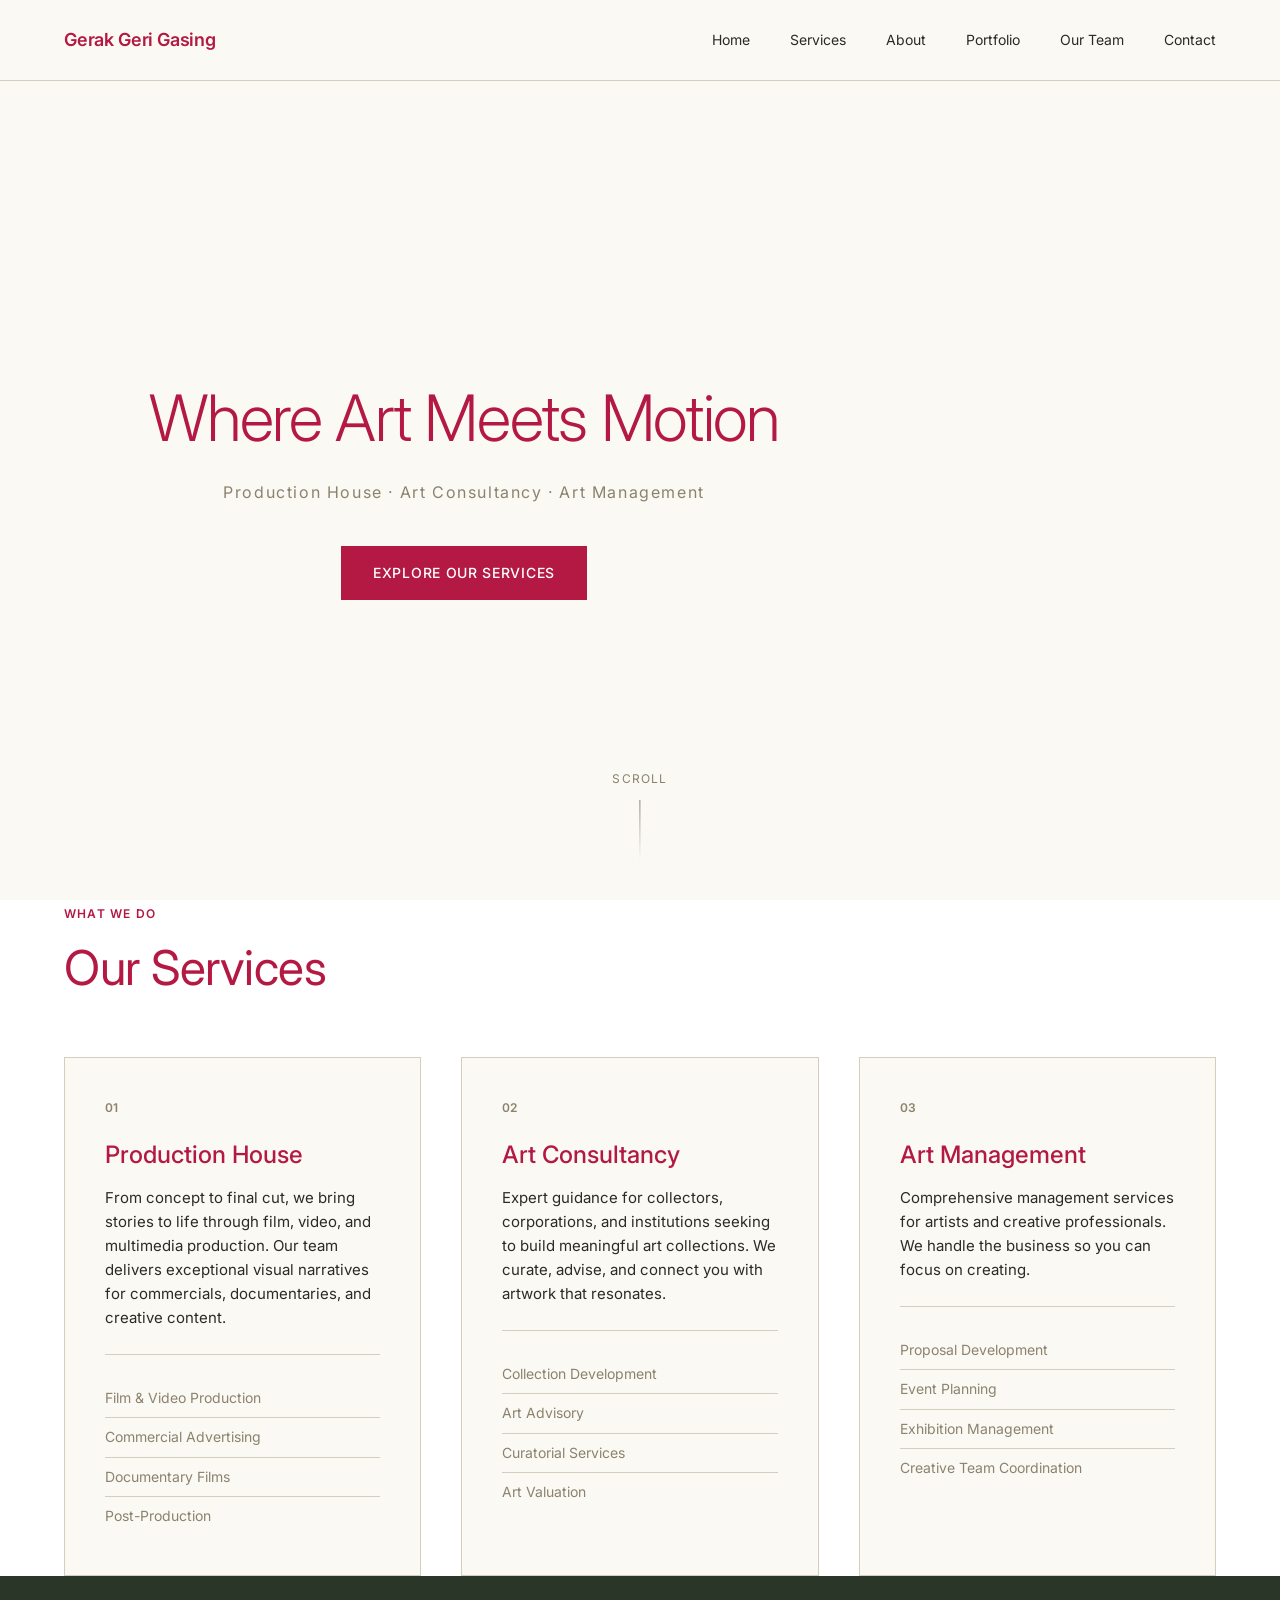
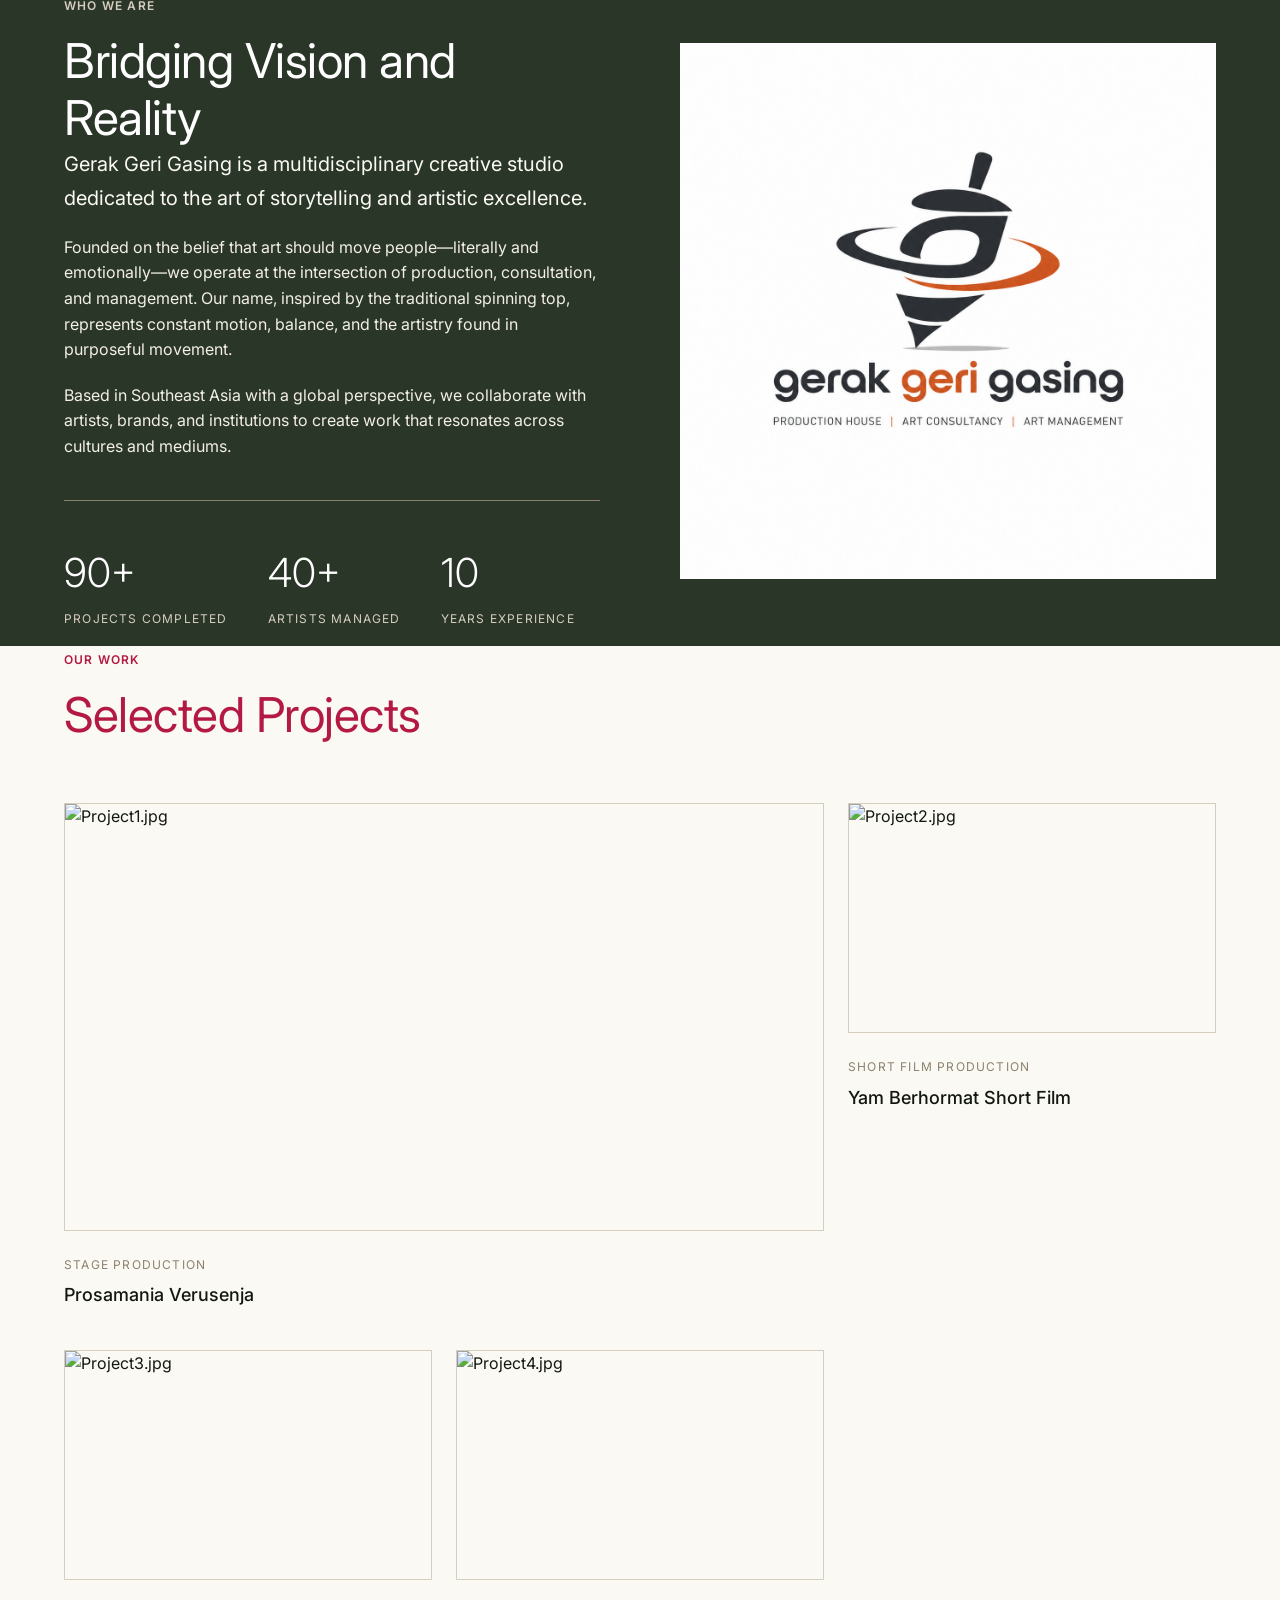
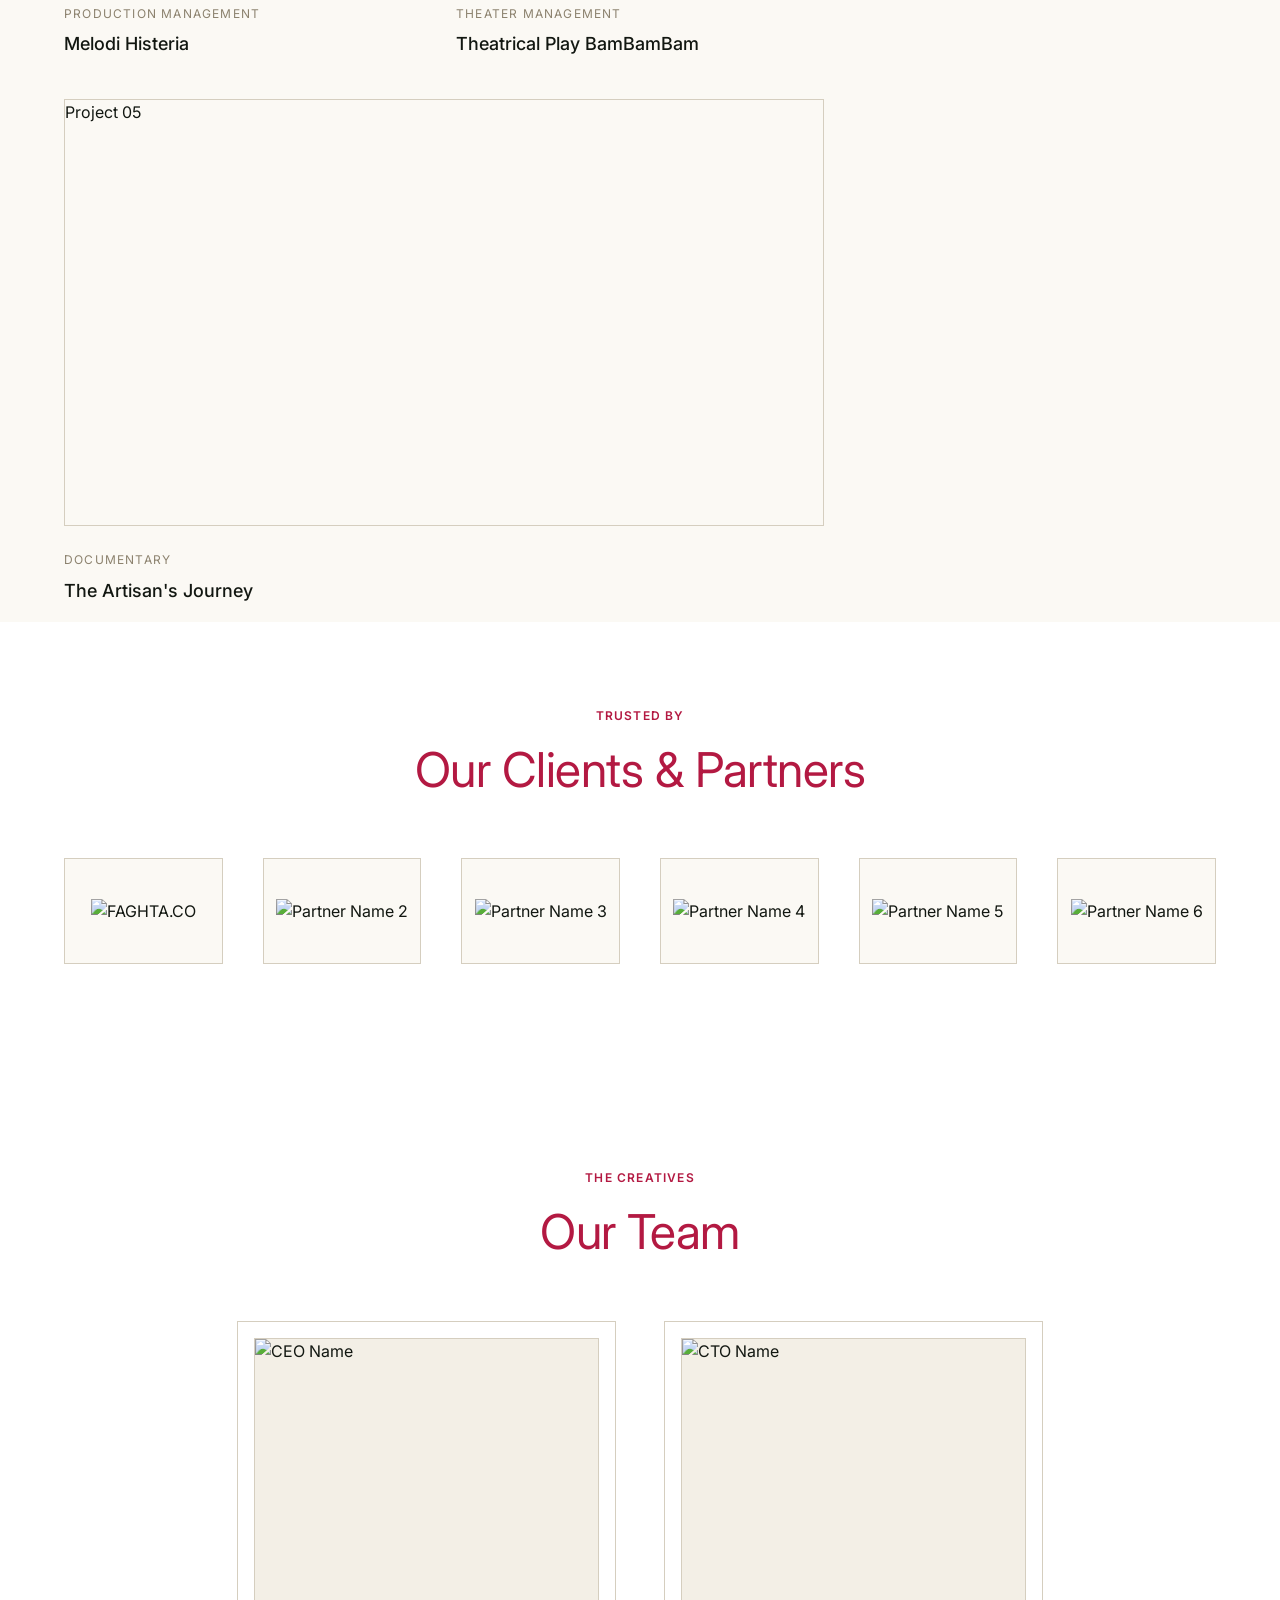
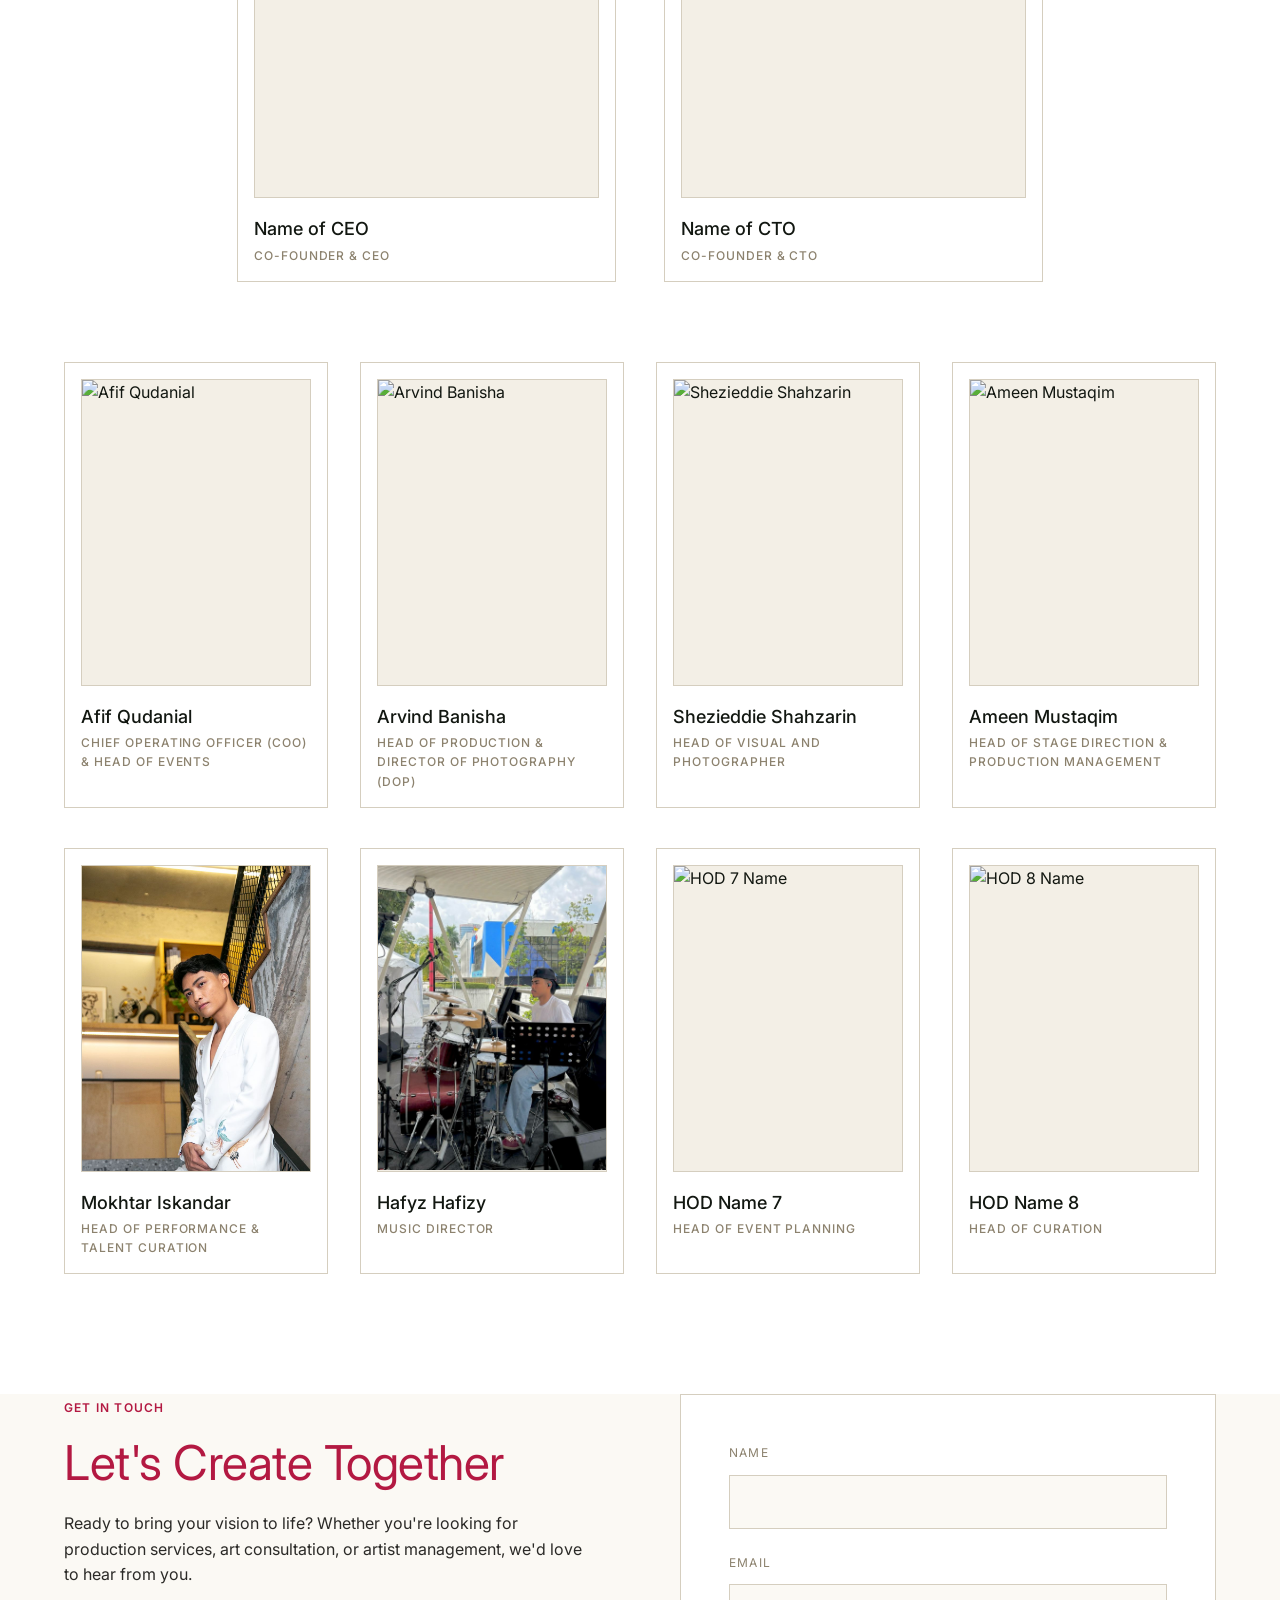
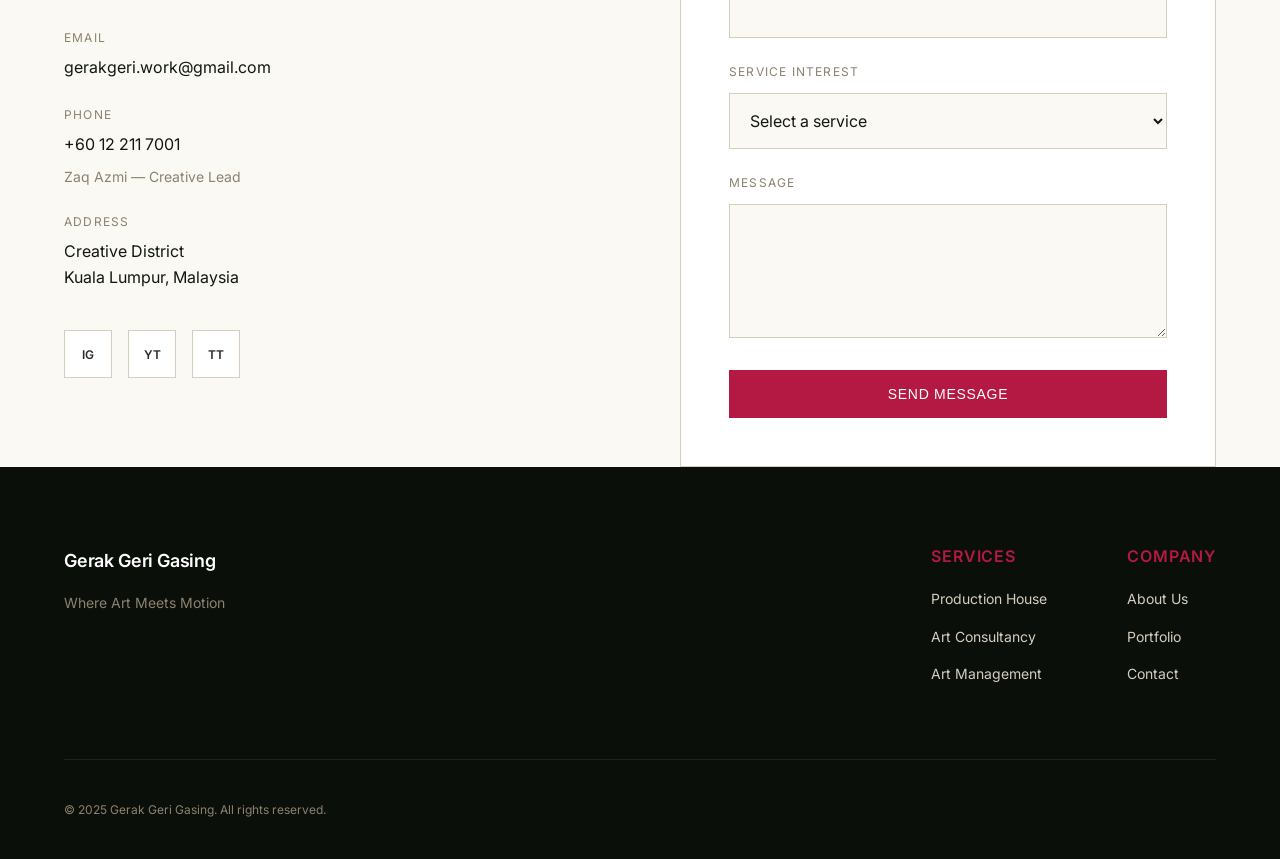
==== commit f2f7981f: "update 5.7" ====
--- a/index.html
+++ b/index.html
@@ -8,6 +8,21 @@
     <link rel="preconnect" href="https://fonts.googleapis.com">
     <link rel="preconnect" href="https://fonts.gstatic.com" crossorigin>
     <link href="https://fonts.googleapis.com/css2?family=Inter:wght@300;400;500;600&display=swap" rel="stylesheet">
+    <script>
+    document.addEventListener('DOMContentLoaded', () => {
+        const navToggle = document.querySelector('.nav-toggle');
+        const navLinks = document.querySelector('.nav-links');
+
+        if (navToggle && navLinks) {
+            navToggle.addEventListener('click', () => {
+                // Toggles the hamburger icon animation
+                navToggle.classList.toggle('active');
+                // Toggles the visibility of the mobile menu
+                navLinks.classList.toggle('mobile-open');
+            });
+        }
+    });
+</script>
 </head>
 <body>
     <!-- Navigation -->
@@ -257,7 +272,7 @@
 
             <div class="team-grid hod-grid">
                 <!-- FIX 1: Removed 'portfolio/' subdirectory prefix to fix broken pathways -->
-                <a href="portfolio/portfolio-afif.html" class="team-card">
+                <a href="portfolio-afif.html" class="team-card">
                     <div class="team-image">
                         <div class="placeholder-img">
                             <img src="image/afif.jpg" alt="Afif Qudanial">
@@ -269,7 +284,7 @@
                     </div>
                 </a>
 
-                <a href="portfolio/portfolio-arvind.html" class="team-card">
+                <a href="portfolio-arvind.html" class="team-card">
                     <div class="team-image">
                         <div class="placeholder-img">
                             <img src="image/arvind.jpg" alt="Arvind Banisha">
@@ -281,7 +296,7 @@
                     </div>
                 </a>
 
-                <a href="portfolio/portfolio-shezieddie.html" class="team-card">
+                <a href="portfolio-shezieddie.html" class="team-card">
                     <div class="team-image">
                         <div class="placeholder-img">
                             <img src="image/shezieddie.jpg" alt="Shezieddie Shahzarin">
@@ -293,7 +308,7 @@
                     </div>
                 </a>
 
-                <a href="portfolio/portfolio-ameen.html" class="team-card">
+                <a href="portfolio-ameen.html" class="team-card">
                     <div class="team-image">
                         <div class="placeholder-img">
                             <img src="image/ameen.jpg" alt="Ameen Mustaqim">
@@ -305,7 +320,7 @@
                     </div>
                 </a>
 
-                <a href="portfolio/portfolio-mokhtar.html" class="team-card">
+                <a href="portfolio-mokhtar.html" class="team-card">
                     <div class="team-image">
                         <div class="placeholder-img">
                             <img src="image/mokthtar.jpeg" alt="Mokhtar Iskandar">
@@ -317,15 +332,15 @@
                     </div>
                 </a>
 
-                <a href="portfolio-hod6.html" class="team-card">
-                    <div class="team-image">
-                        <div class="placeholder-img">
-                            <img src="image/team-hod6.jpg" alt="HOD 6 Name">
-                        </div>
-                    </div>
-                    <div class="team-info">
-                        <h3>HOD Name 6</h3>
-                        <span class="team-role">Head of Cinematography</span>
+                <a href="portfolio-fizy.html" class="team-card">
+                    <div class="team-image">
+                        <div class="placeholder-img">
+                            <img src="image/fizy.jpg" alt="Hafyz Hafizy">
+                        </div>
+                    </div>
+                    <div class="team-info">
+                        <h3>Hafyz Hafizy</h3>
+                        <span class="team-role">Music Director</span>
                     </div>
                 </a>
 
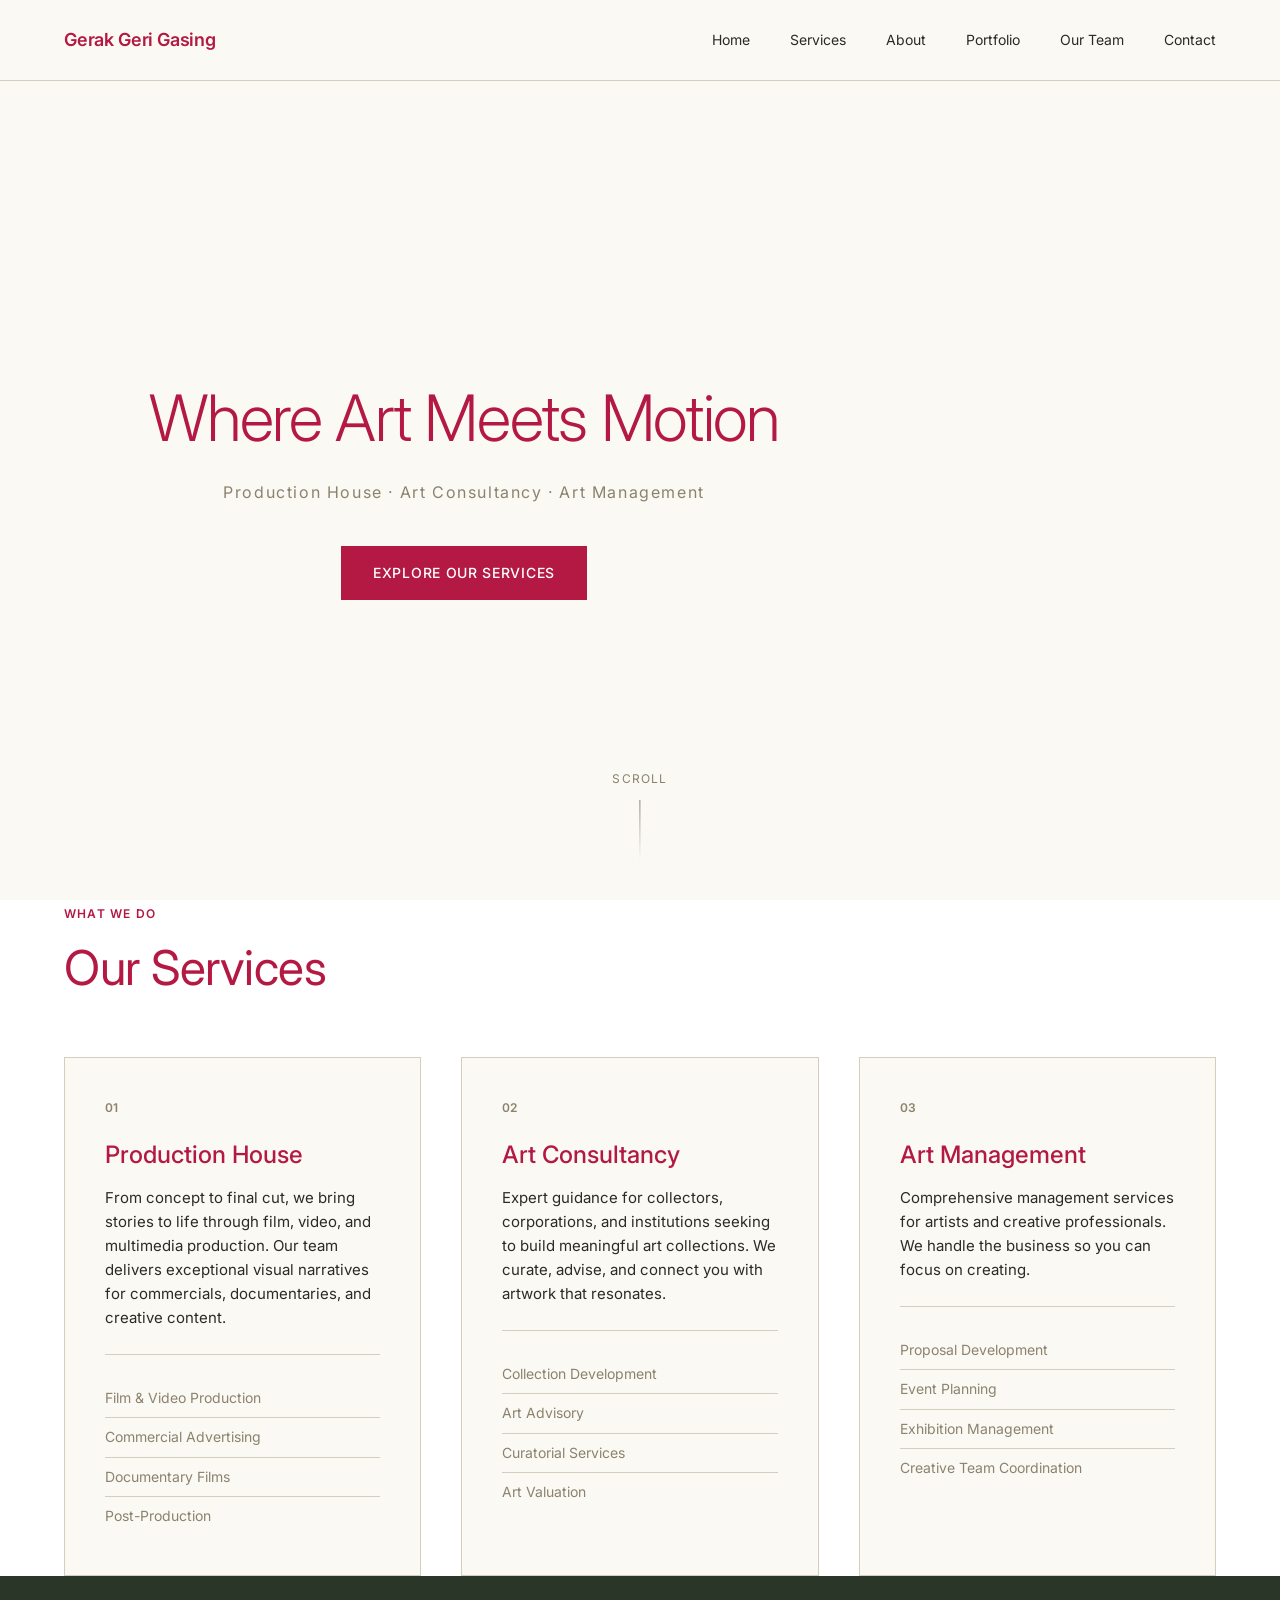
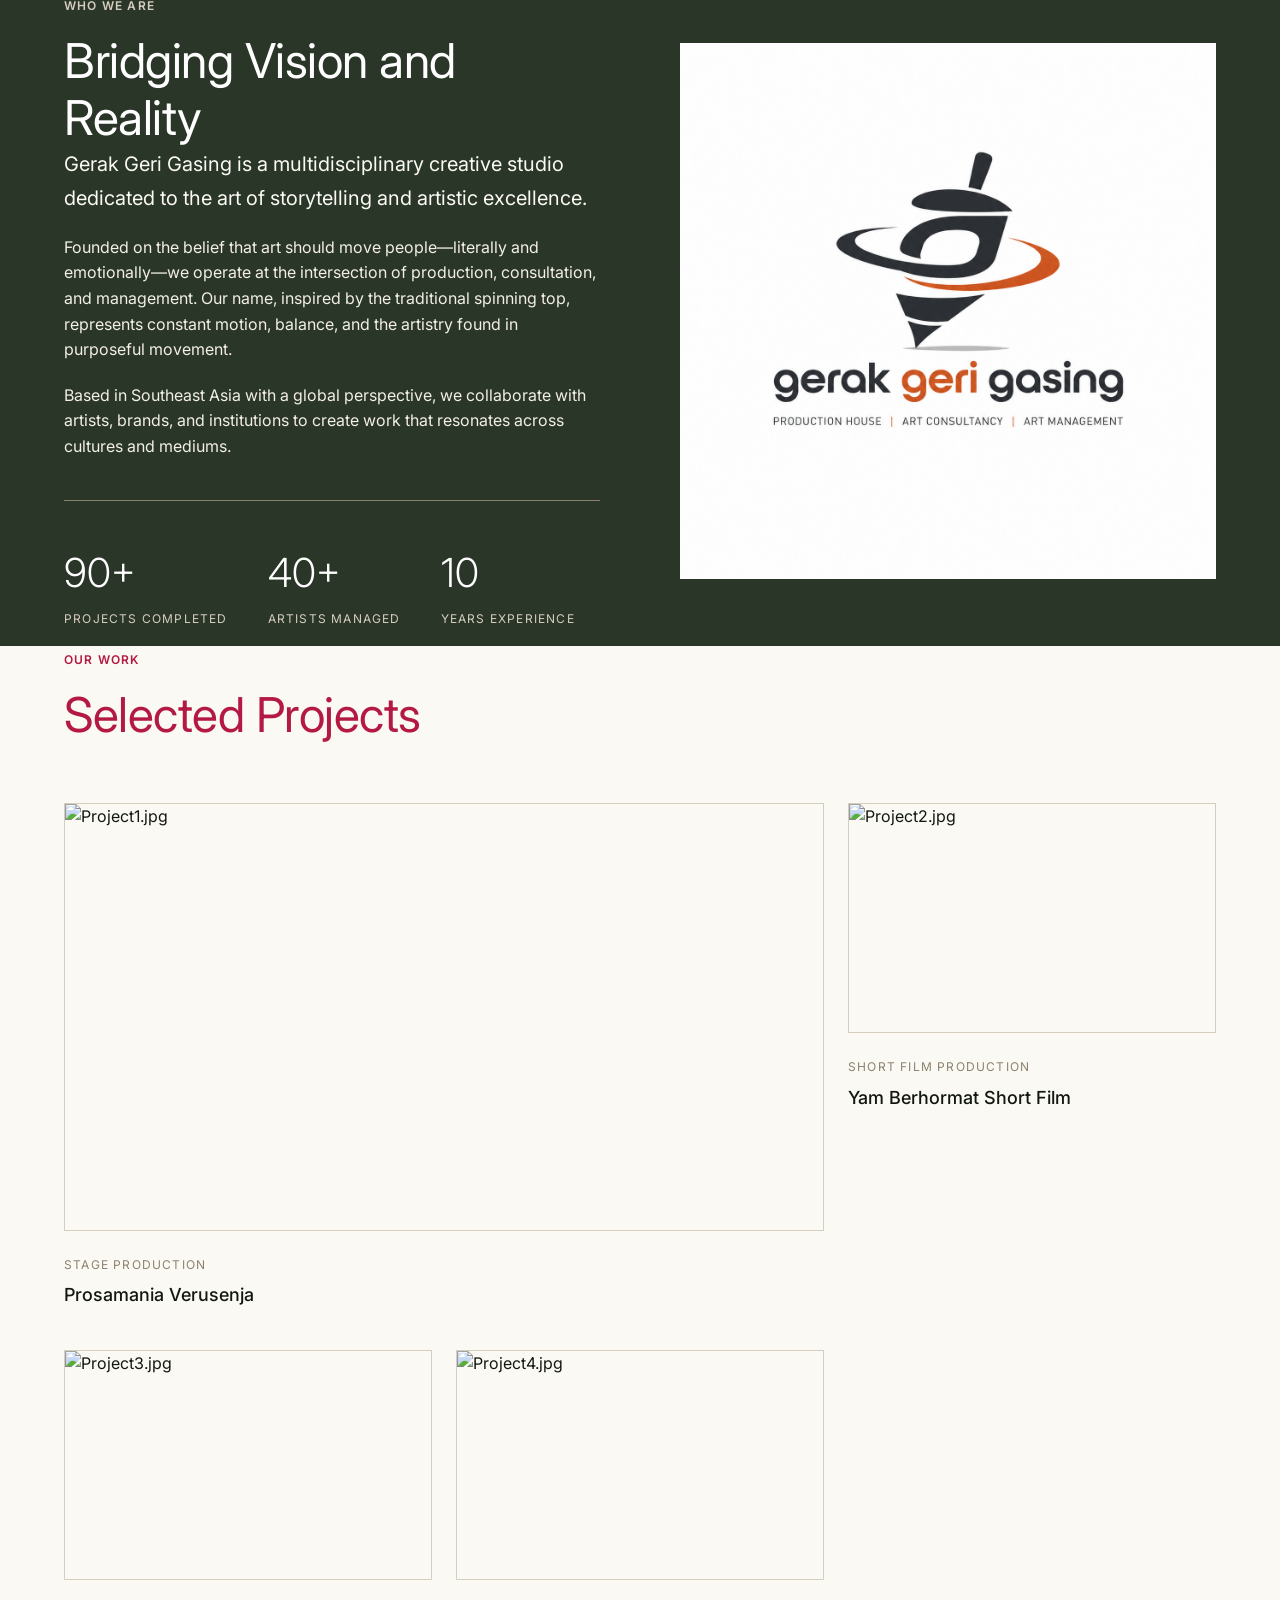
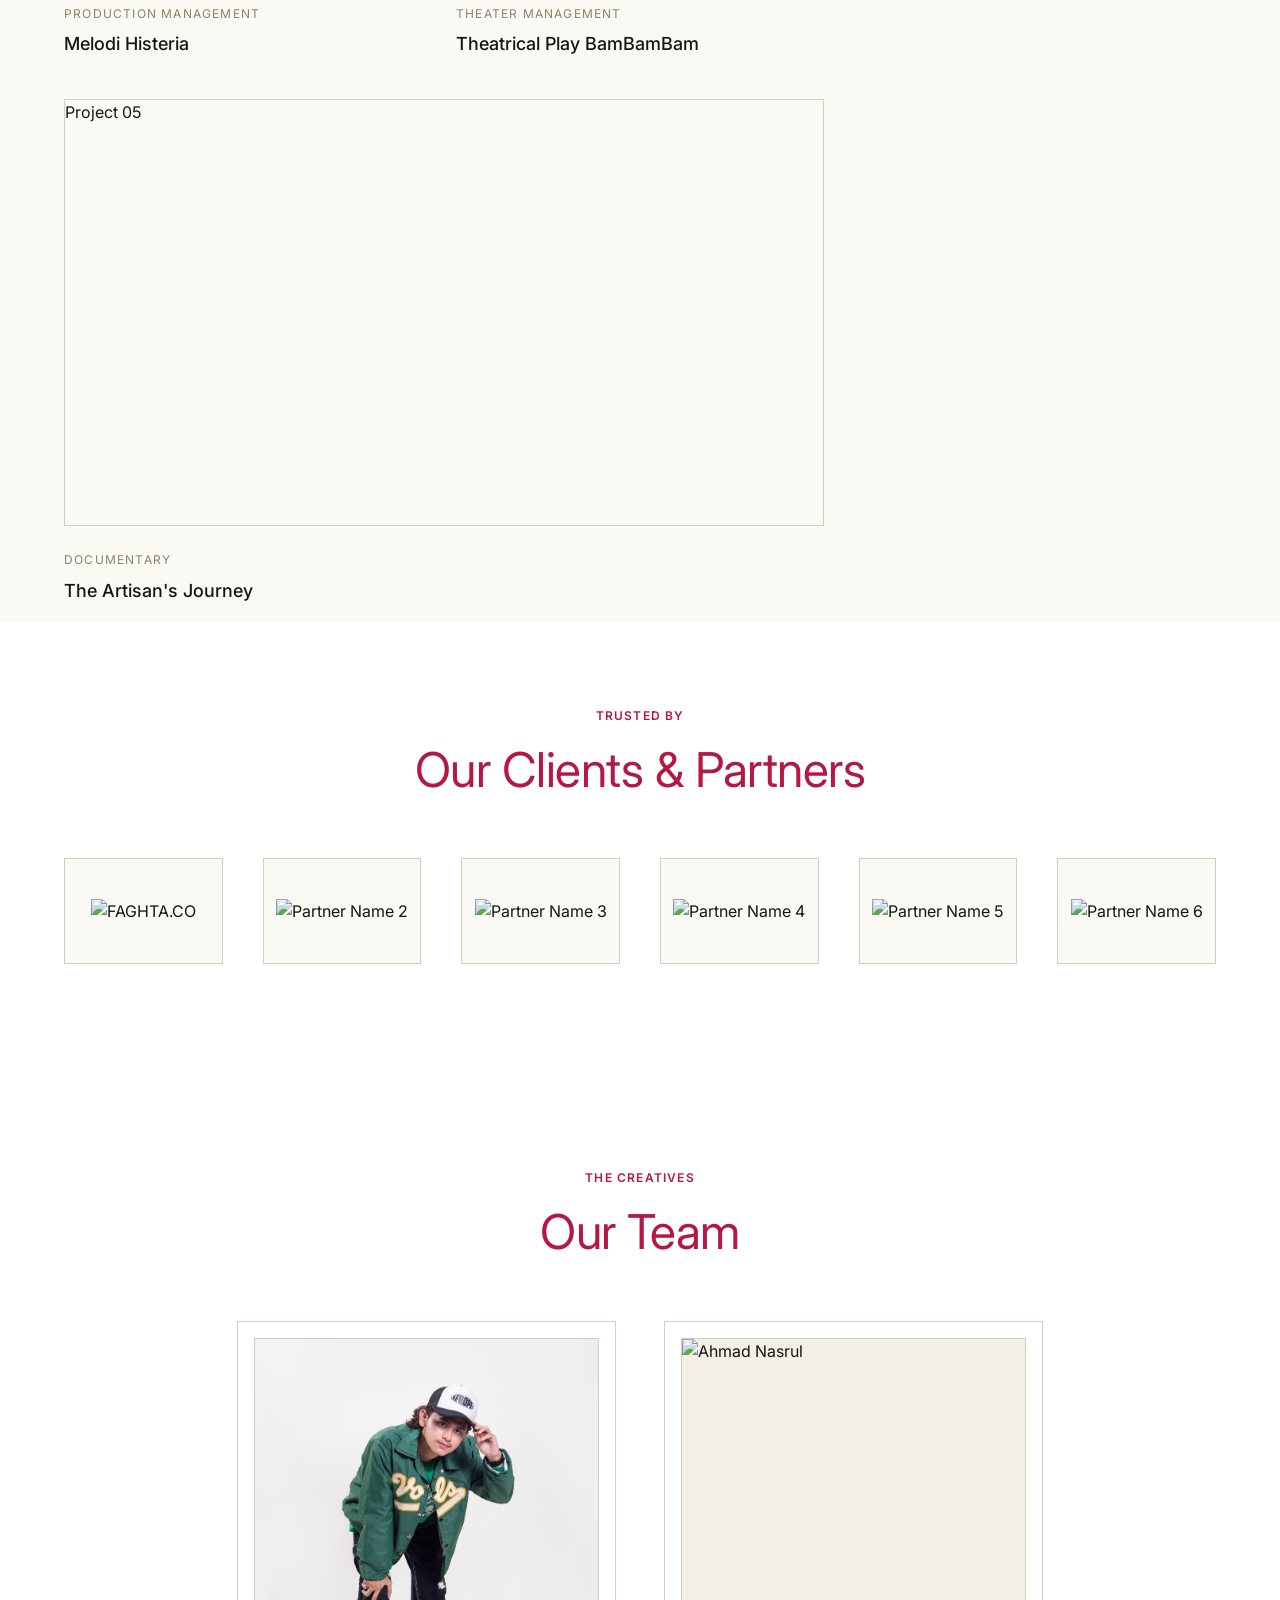
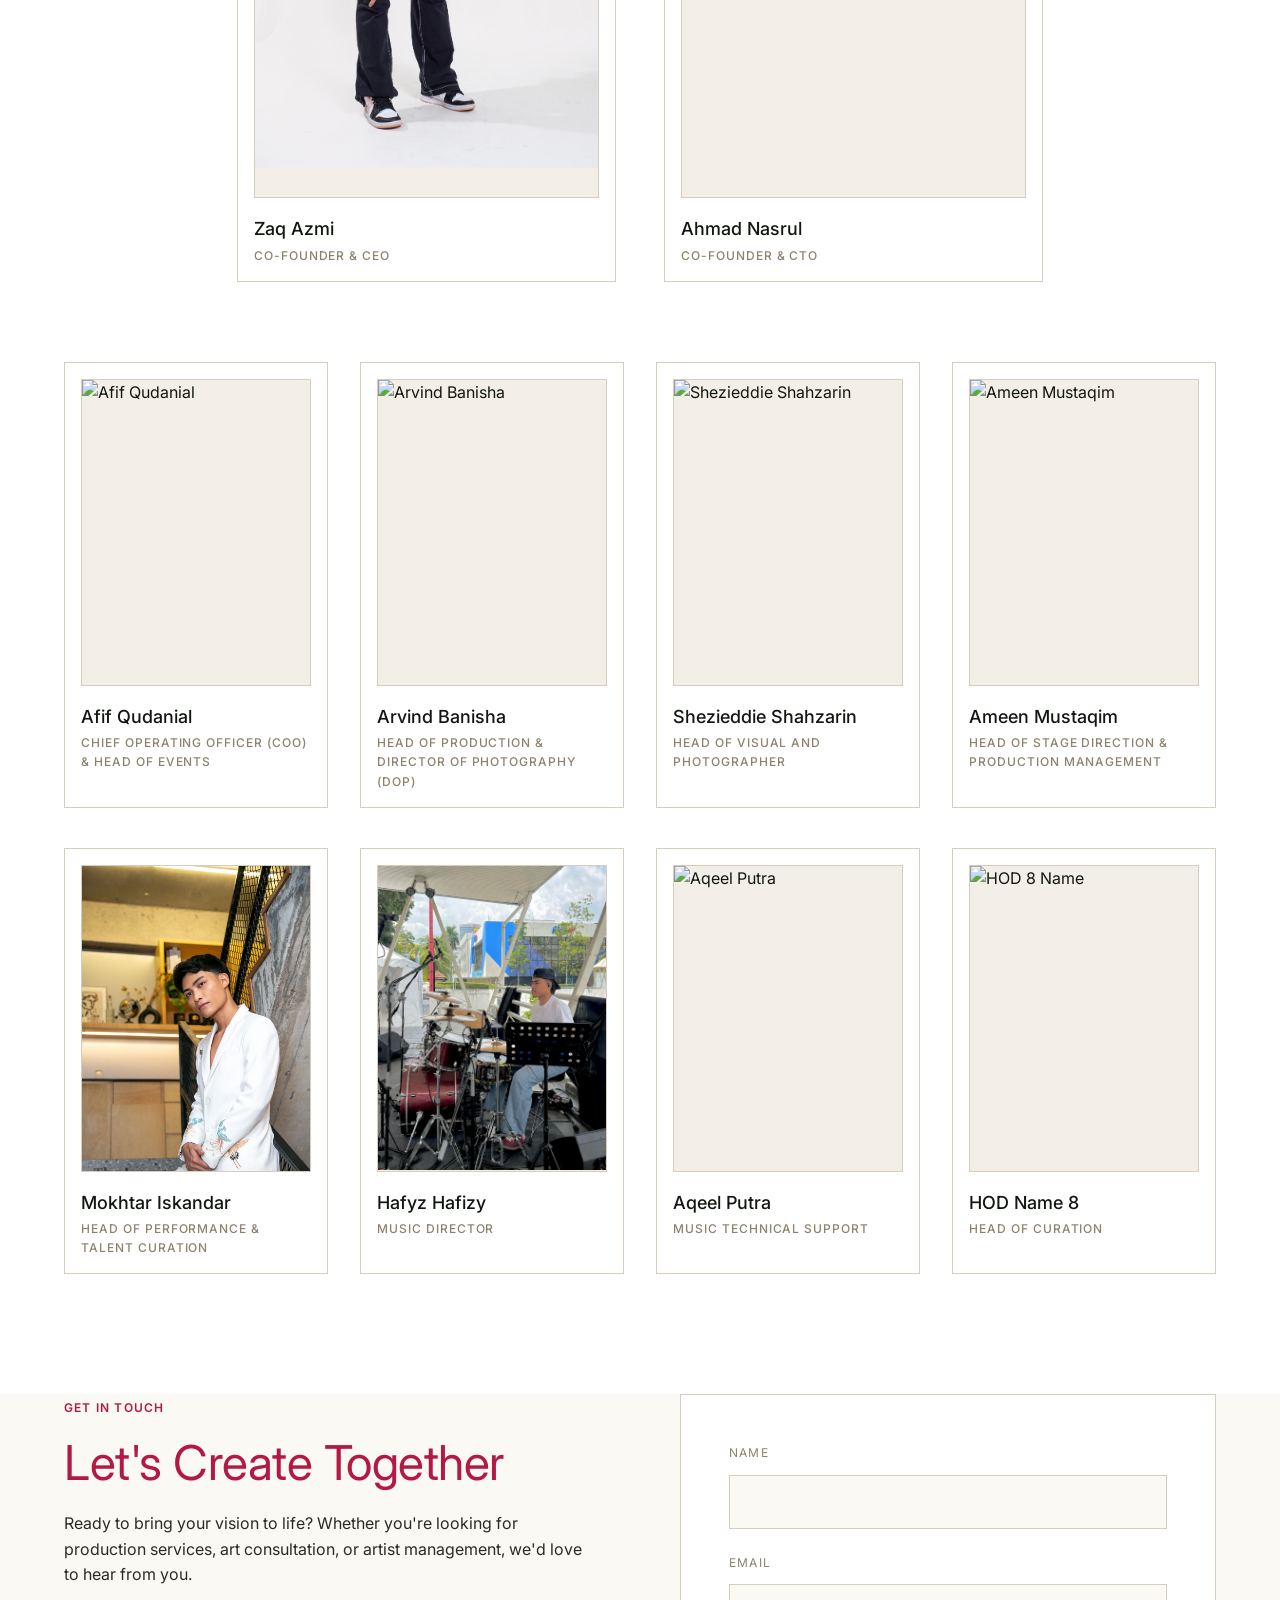
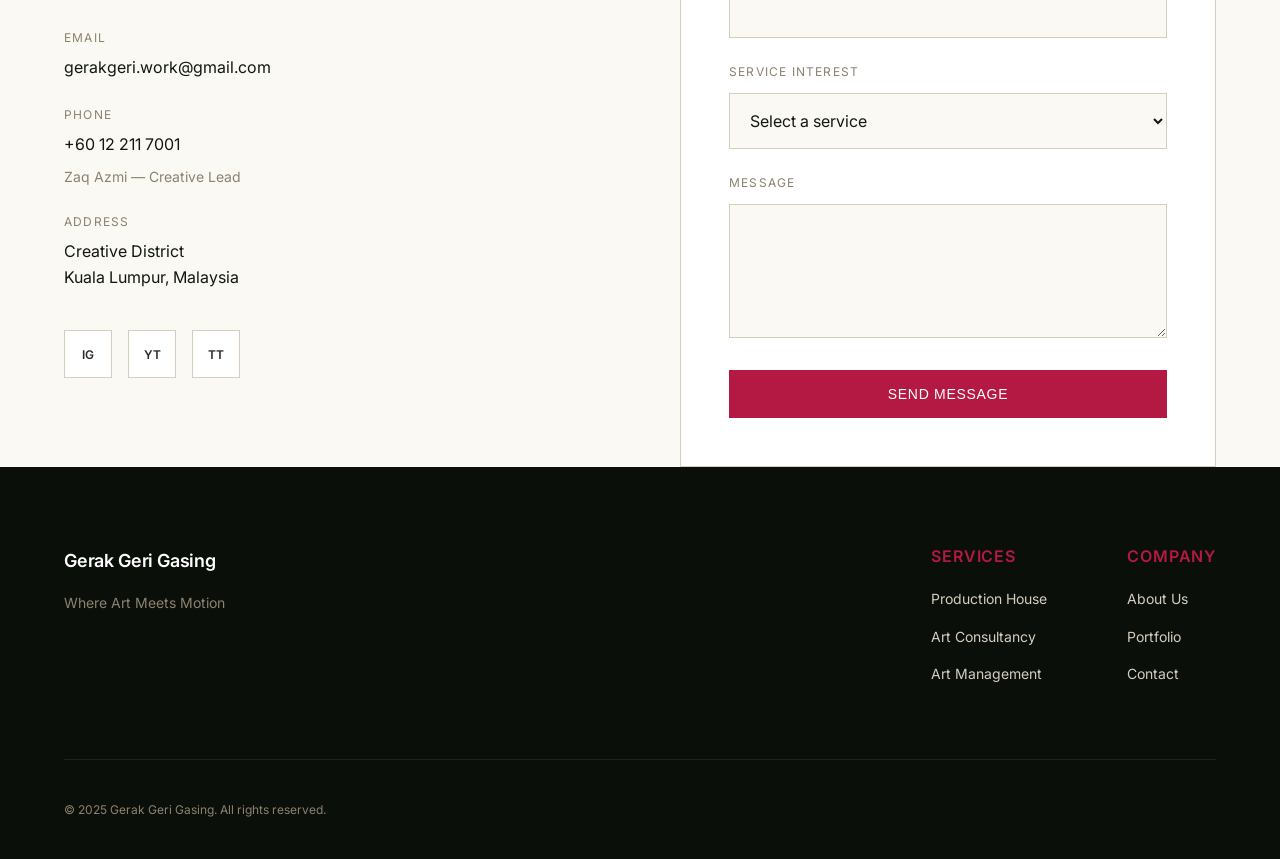
==== commit 88df73e0: "update 7.0" ====
--- a/index.html
+++ b/index.html
@@ -246,25 +246,25 @@
             </div>
 
             <div class="team-row founders-row">
-                <a href="portfolio-ceo.html" class="team-card premium">
-                    <div class="team-image">
-                        <div class="placeholder-img">
-                            <img src="image/team-ceo.jpg" alt="CEO Name">
-                        </div>
-                    </div>
-                    <div class="team-info">
-                        <h3>Name of CEO</h3>
+                <a href="portfolio-zaq.html" class="team-card premium">
+                    <div class="team-image">
+                        <div class="placeholder-img">
+                            <img src="image/zaq.jpg" alt="Zaq Azmi">
+                        </div>
+                    </div>
+                    <div class="team-info">
+                        <h3>Zaq Azmi</h3>
                         <span class="team-role">Co-Founder & CEO</span>
                     </div>
                 </a>
-                <a href="portfolio-cto.html" class="team-card premium">
-                    <div class="team-image">
-                        <div class="placeholder-img">
-                            <img src="image/team-cto.jpg" alt="CTO Name">
-                        </div>
-                    </div>
-                    <div class="team-info">
-                        <h3>Name of CTO</h3>
+                <a href="portfolio-nas.html" class="team-card premium">
+                    <div class="team-image">
+                        <div class="placeholder-img">
+                            <img src="image/nas.jpg" alt="Ahmad Nasrul">
+                        </div>
+                    </div>
+                    <div class="team-info">
+                        <h3>Ahmad Nasrul</h3>
                         <span class="team-role">Co-Founder & CTO</span>
                     </div>
                 </a>
@@ -344,15 +344,15 @@
                     </div>
                 </a>
 
-                <a href="portfolio-hod7.html" class="team-card">
-                    <div class="team-image">
-                        <div class="placeholder-img">
-                            <img src="image/team-hod7.jpg" alt="HOD 7 Name">
-                        </div>
-                    </div>
-                    <div class="team-info">
-                        <h3>HOD Name 7</h3>
-                        <span class="team-role">Head of Event Planning</span>
+                <a href="portfolio-putra.html" class="team-card">
+                    <div class="team-image">
+                        <div class="placeholder-img">
+                            <img src="image/putra.jpg" alt="Aqeel Putra">
+                        </div>
+                    </div>
+                    <div class="team-info">
+                        <h3>Aqeel Putra</h3>
+                        <span class="team-role">Music Technical Support</span>
                     </div>
                 </a>
 
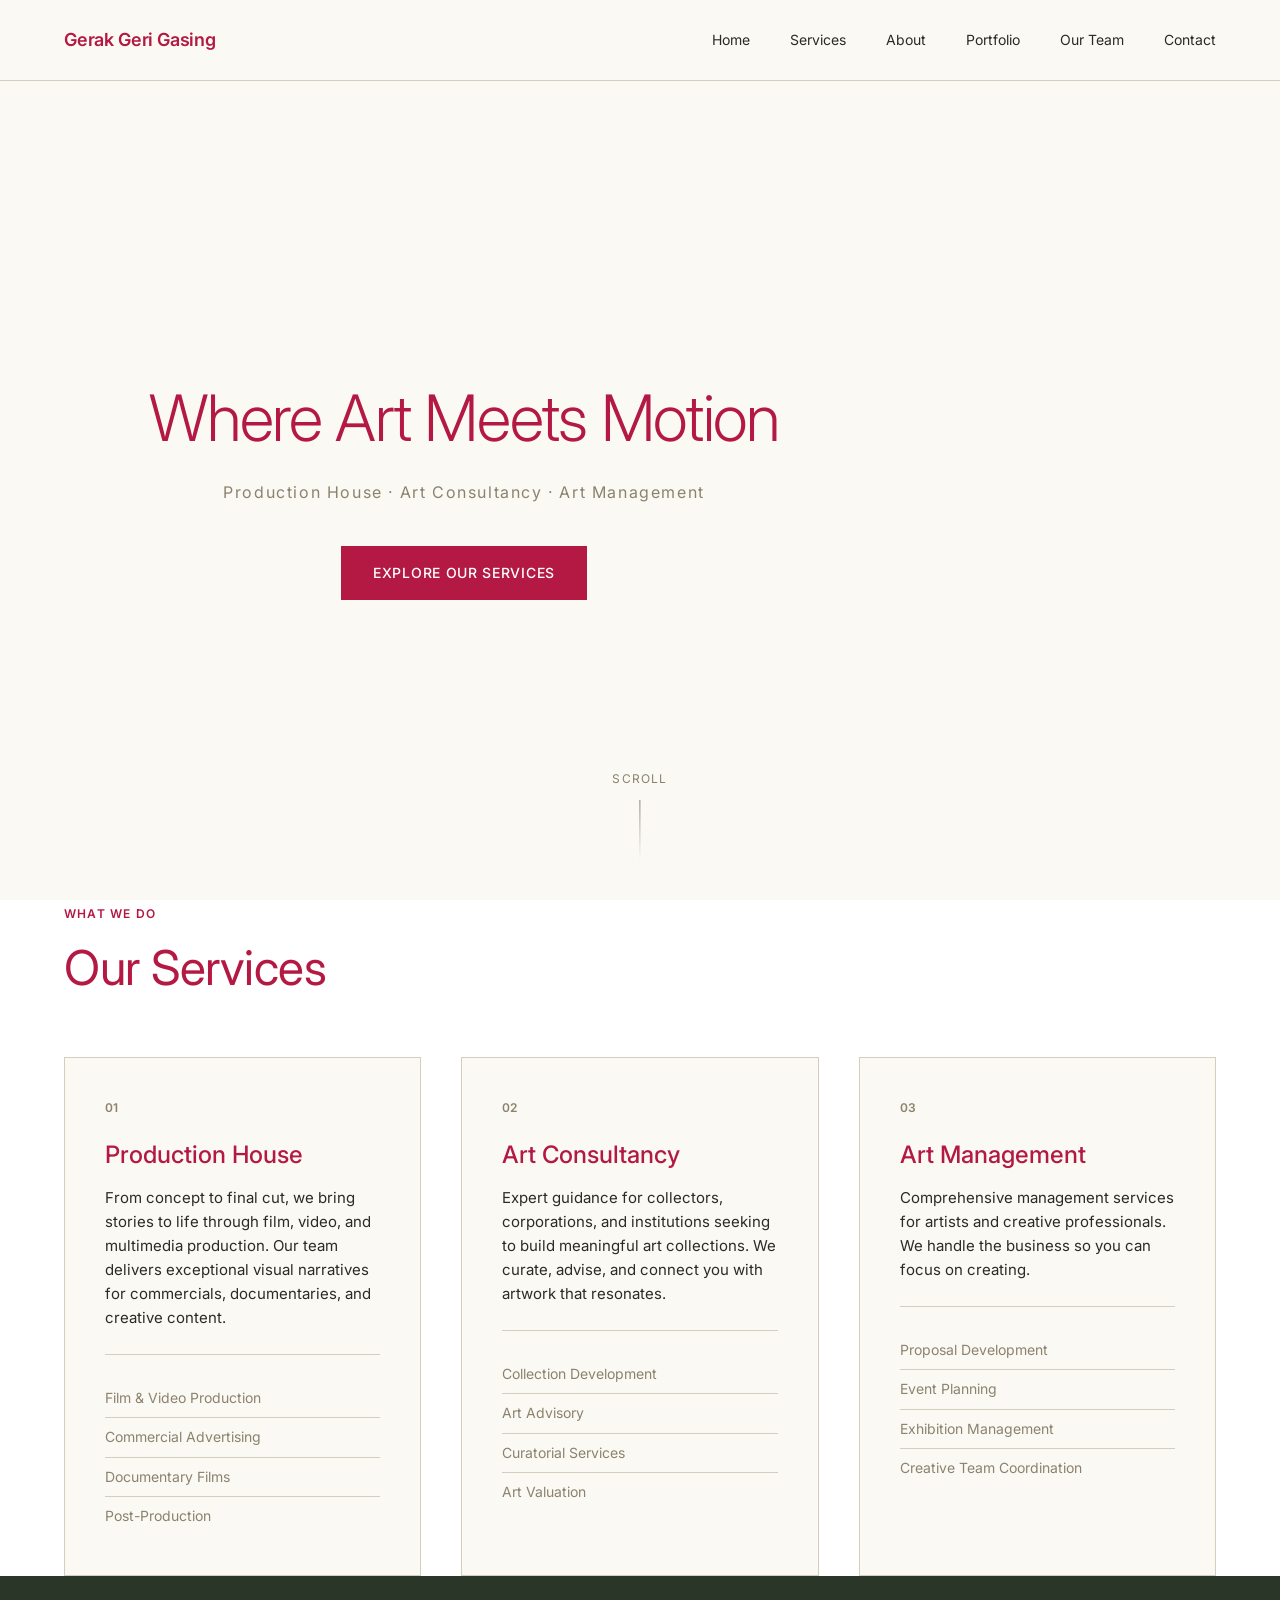
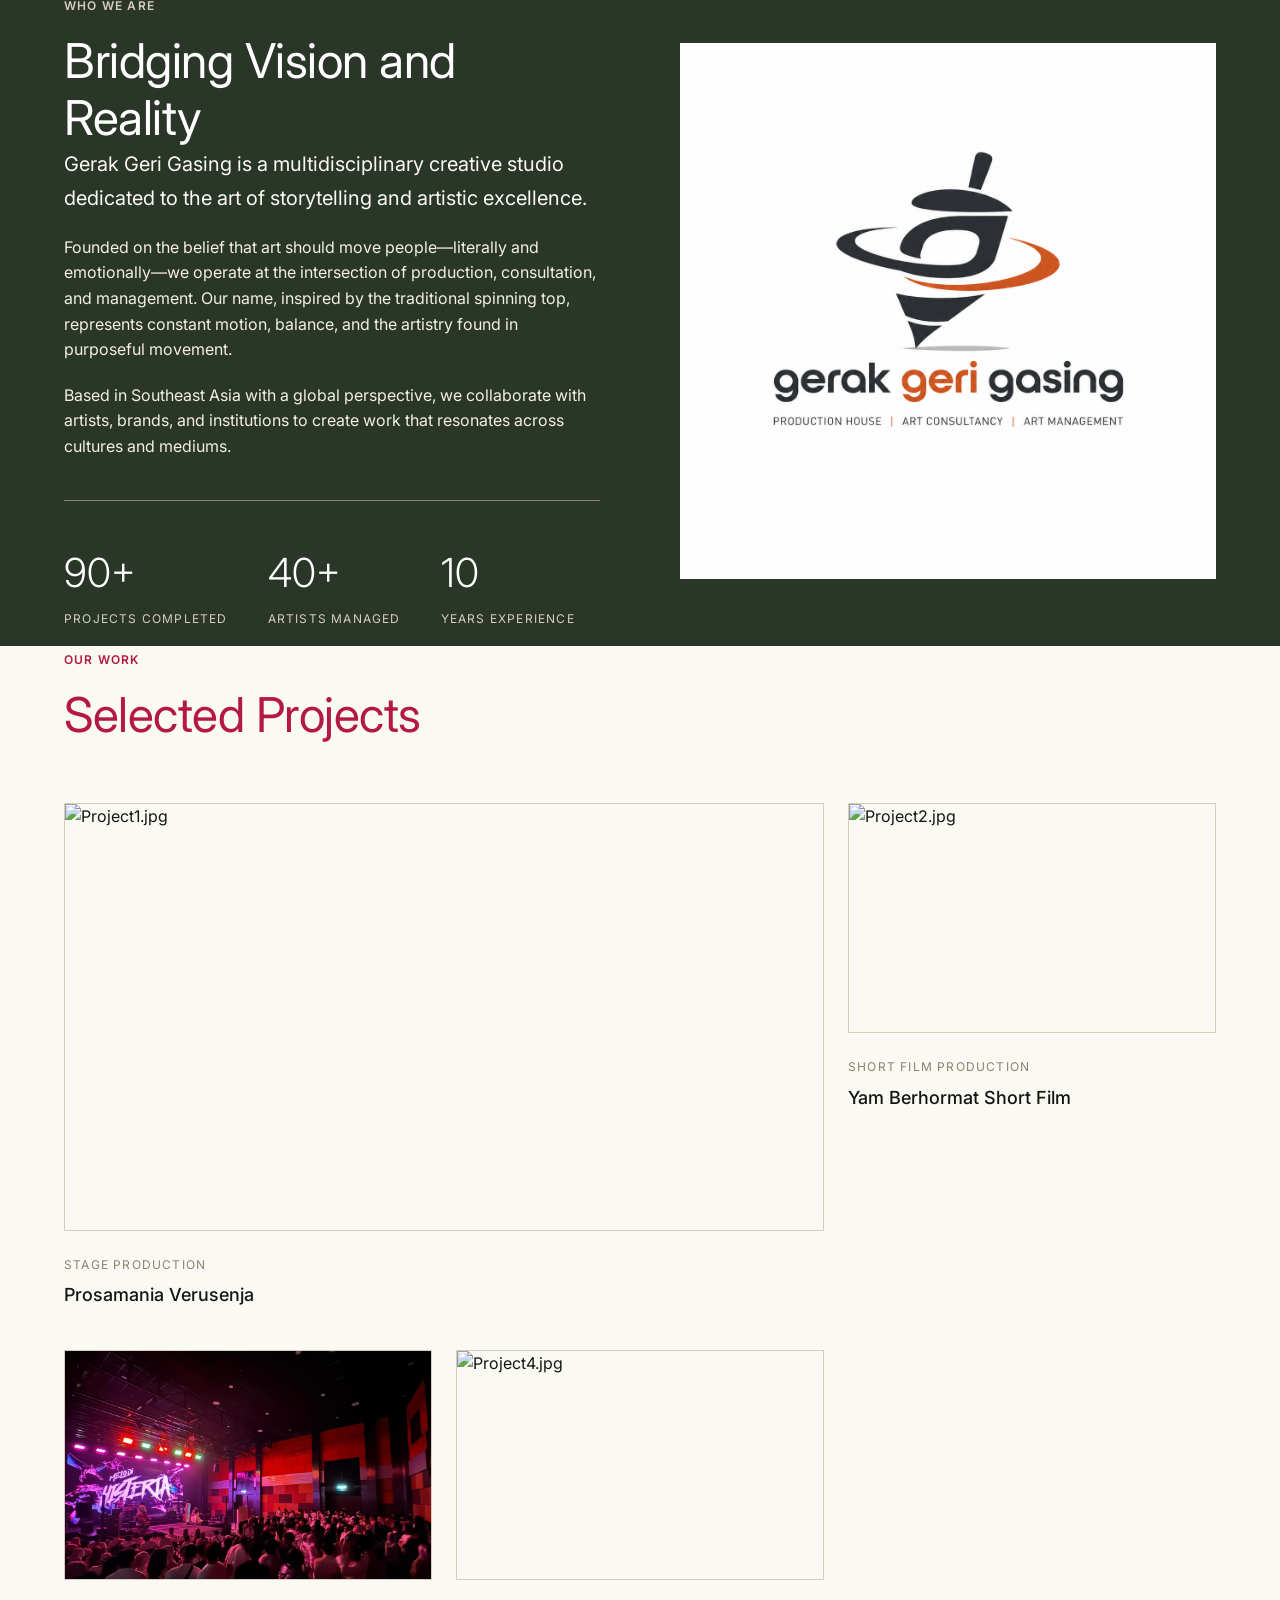
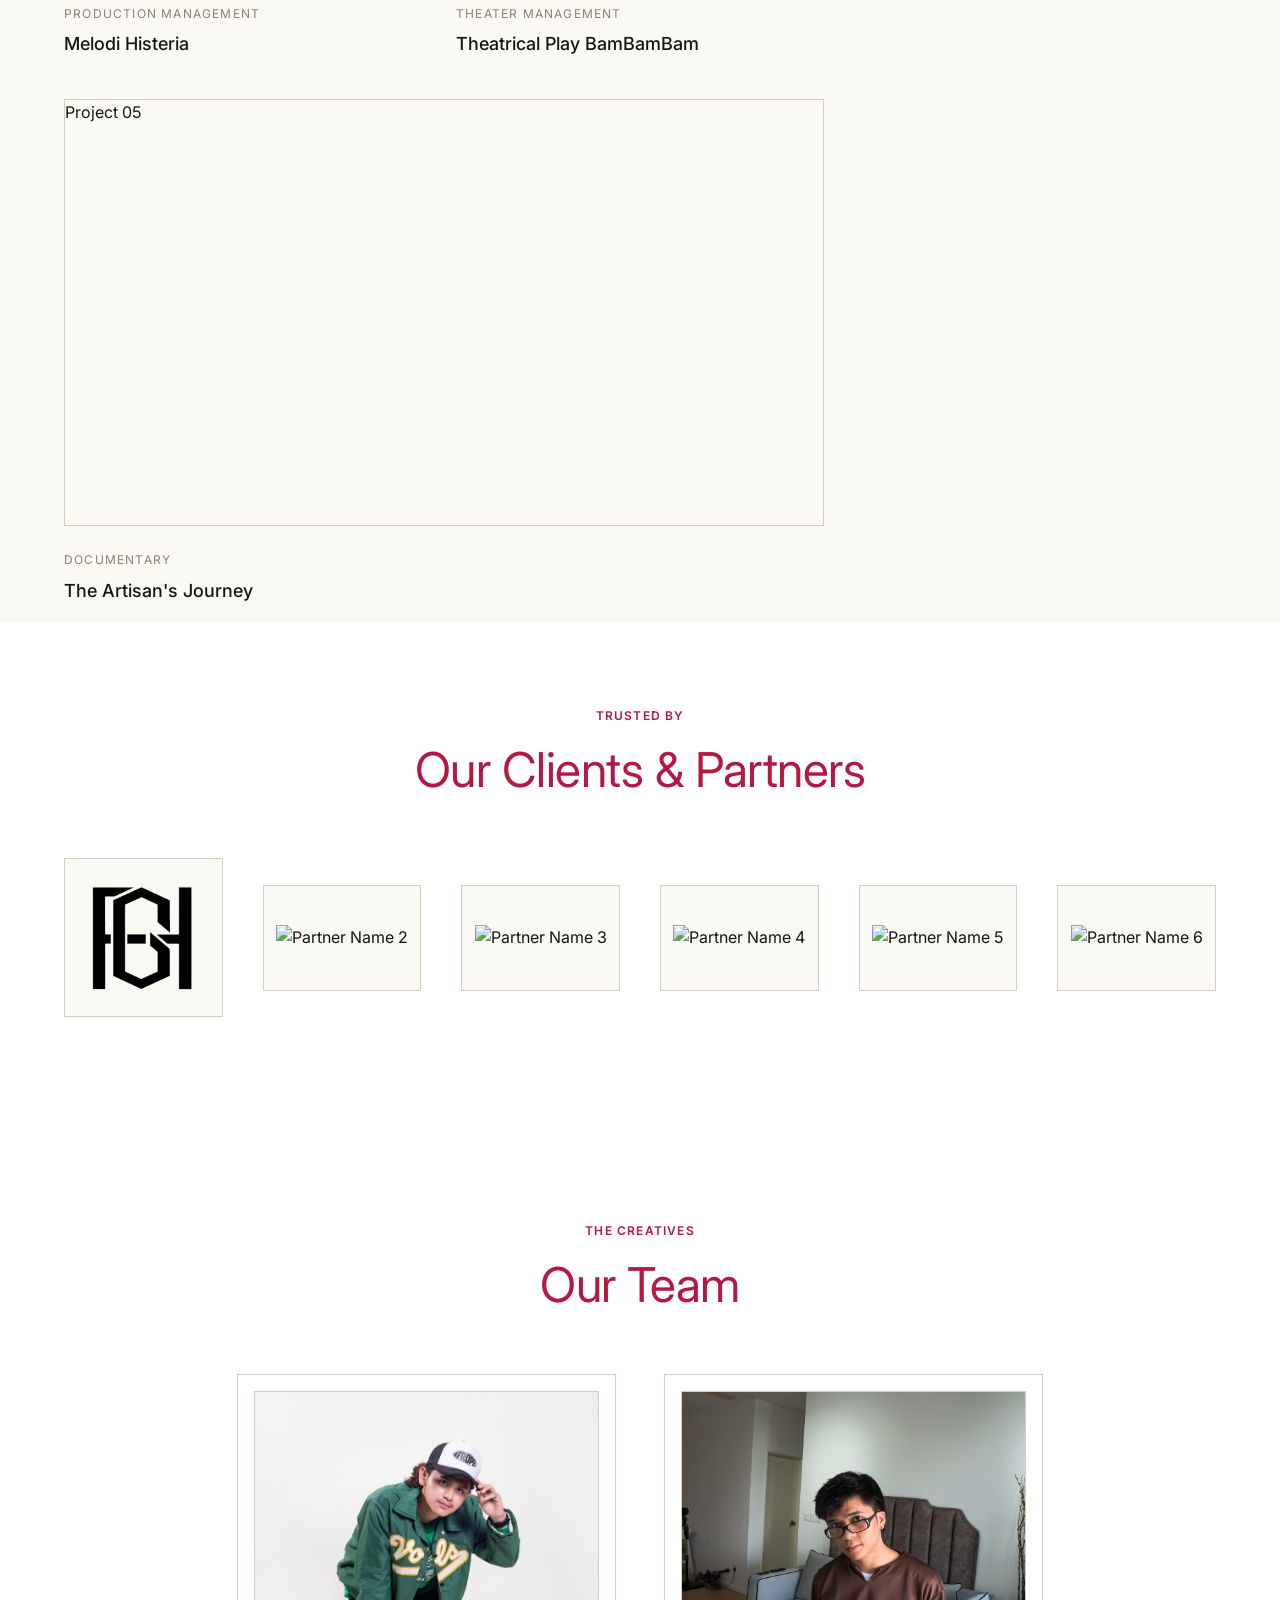
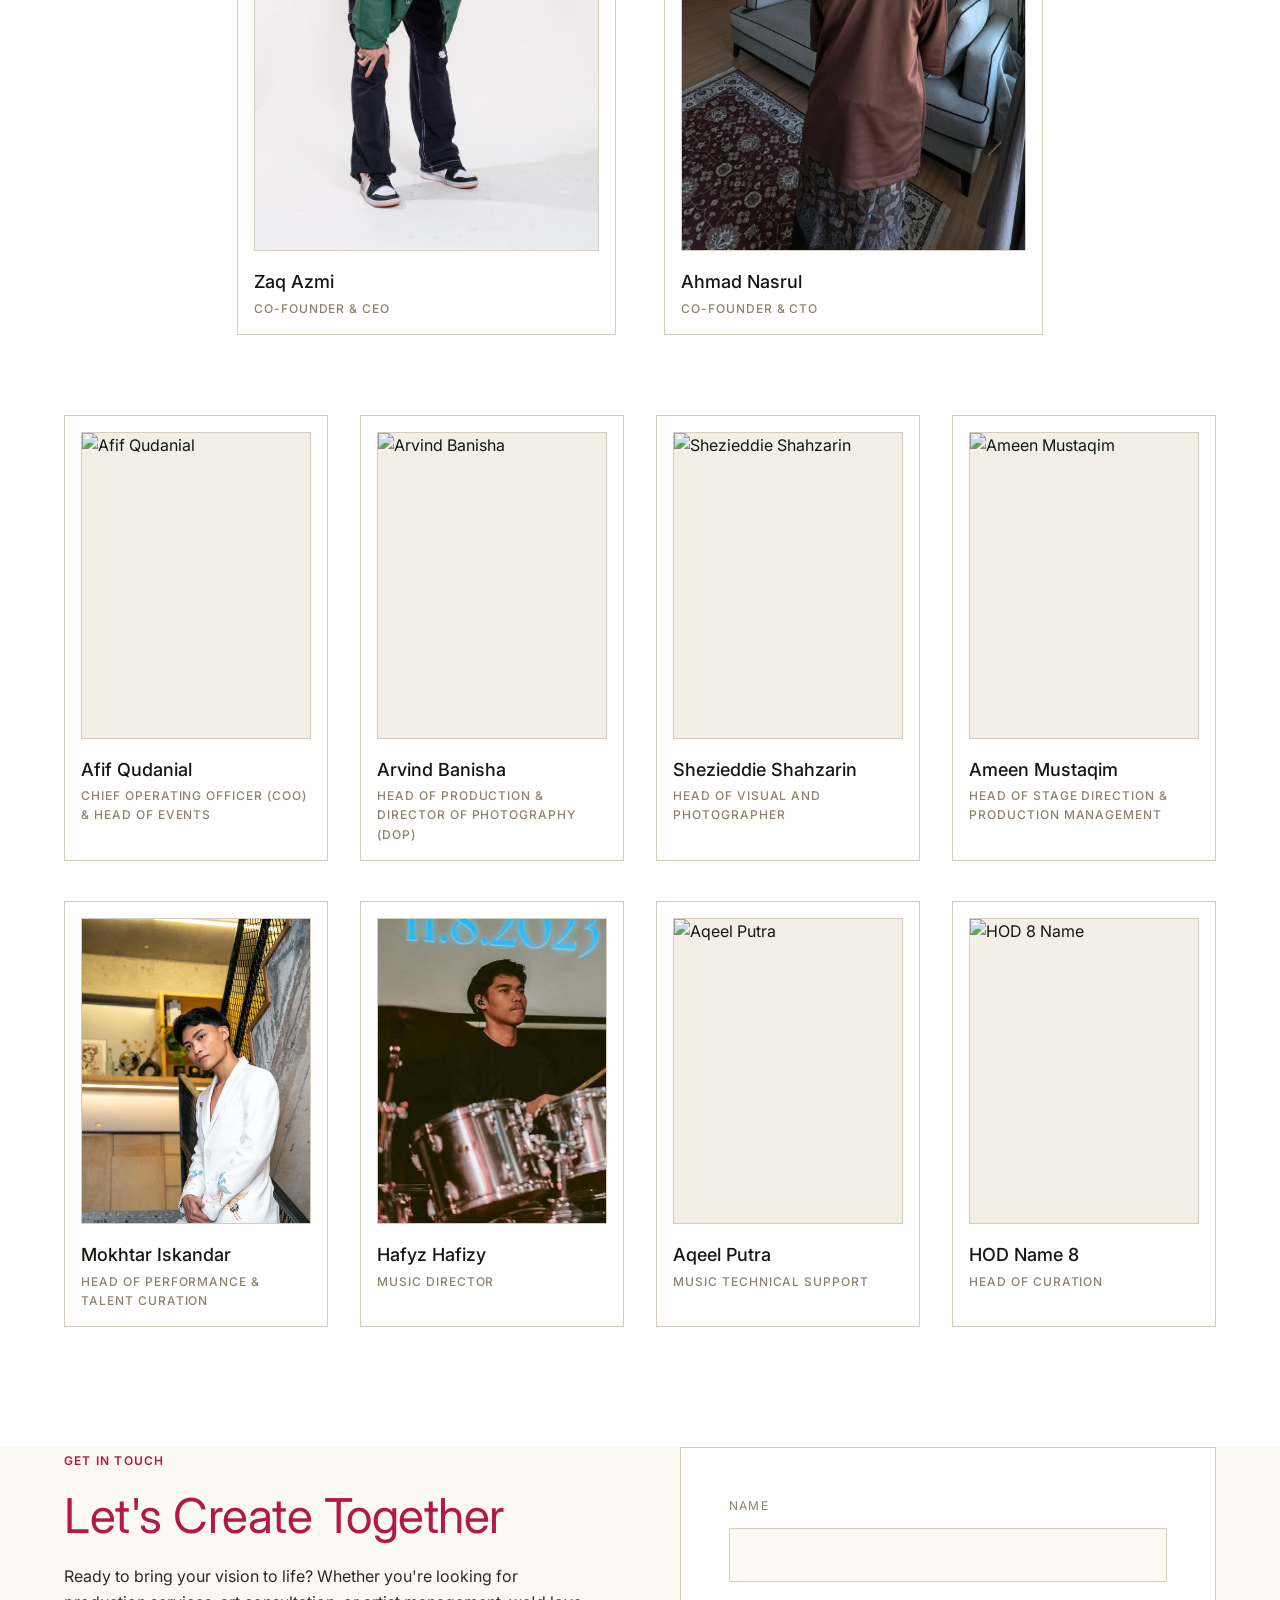
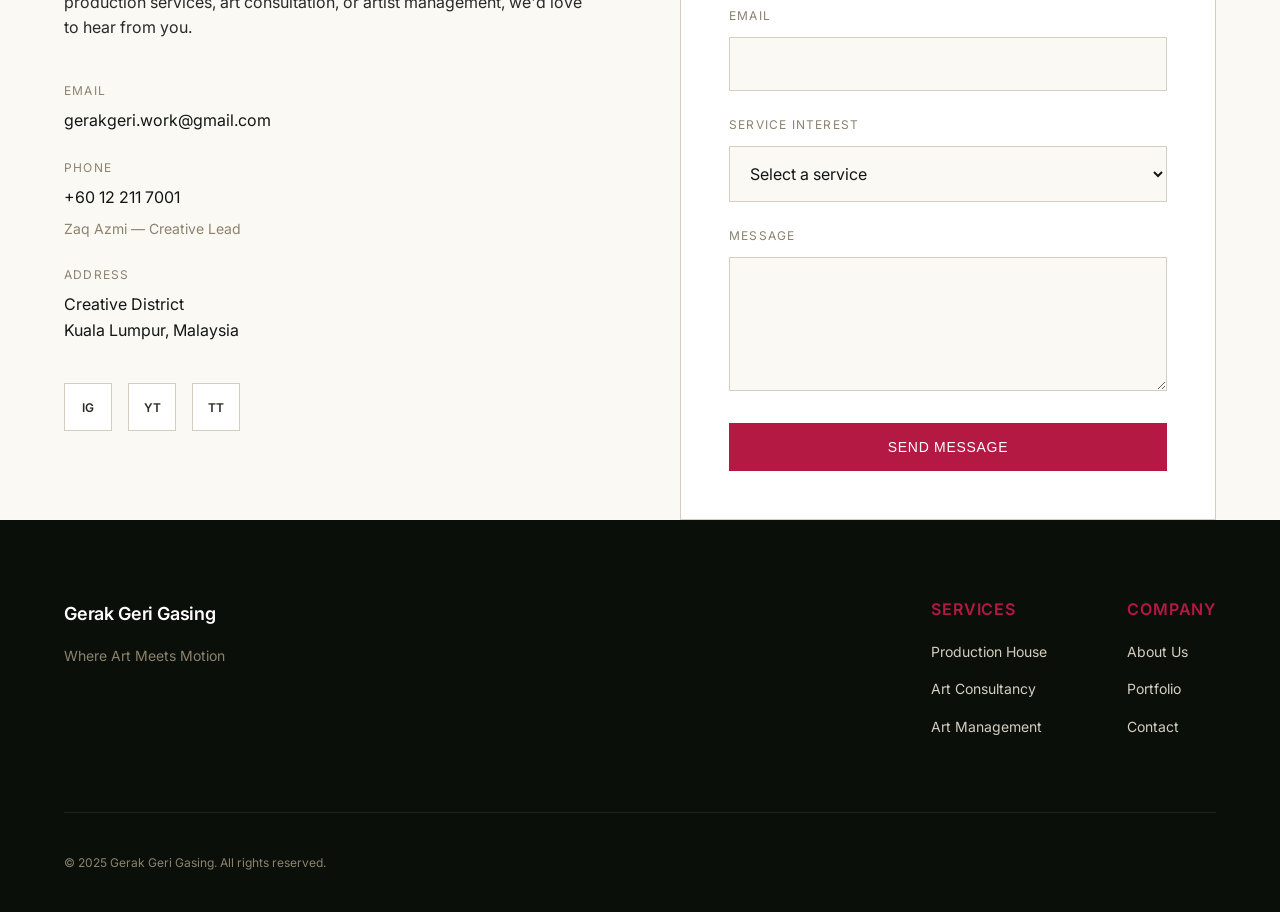
==== commit 213077ef: "update" ====
--- a/index.html
+++ b/index.html
@@ -173,7 +173,7 @@
                 <div class="portfolio-item">
                     <div class="portfolio-image">
                         <div class="placeholder-img">
-                            <img src="image/Project3.jpg" alt="Project3.jpg">
+                            <img src="image/zaq-project1.jpeg" alt="Project3.jpg">
                         </div>
                     </div>
                     <div class="portfolio-info">
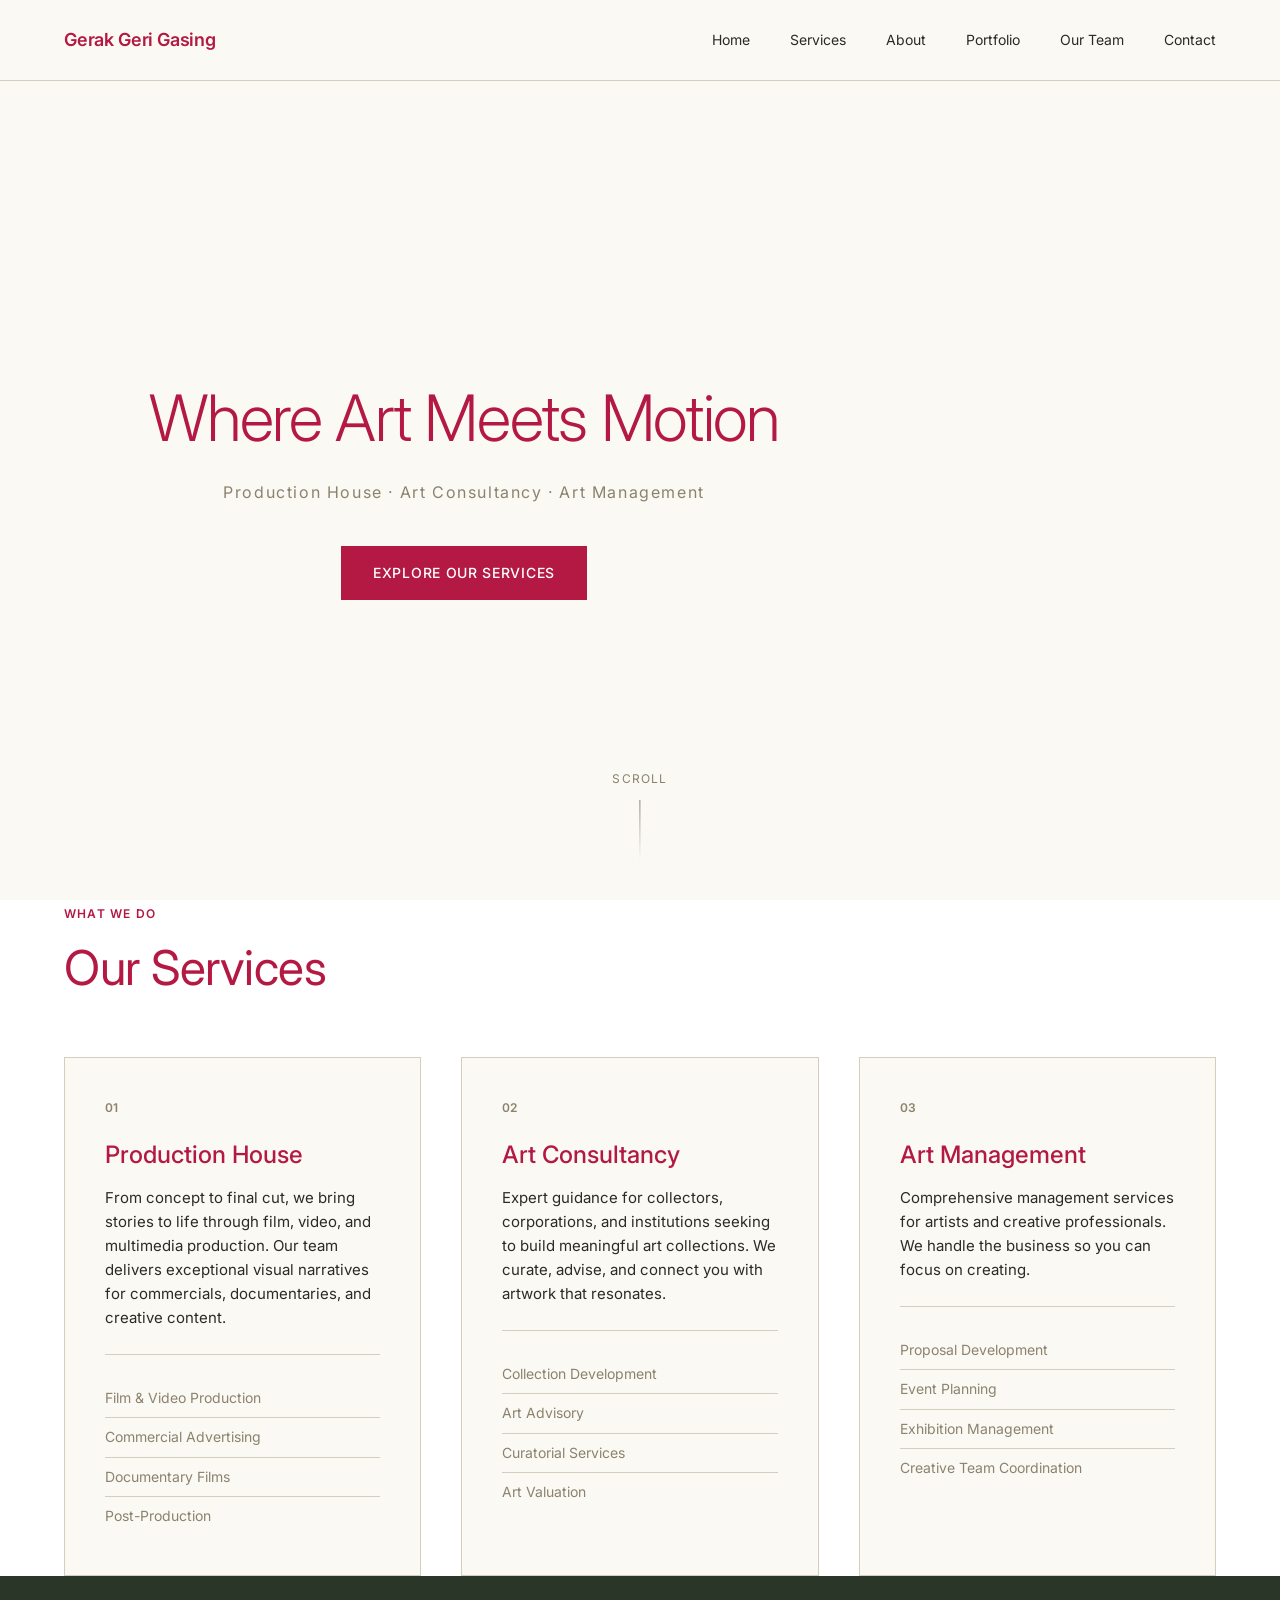
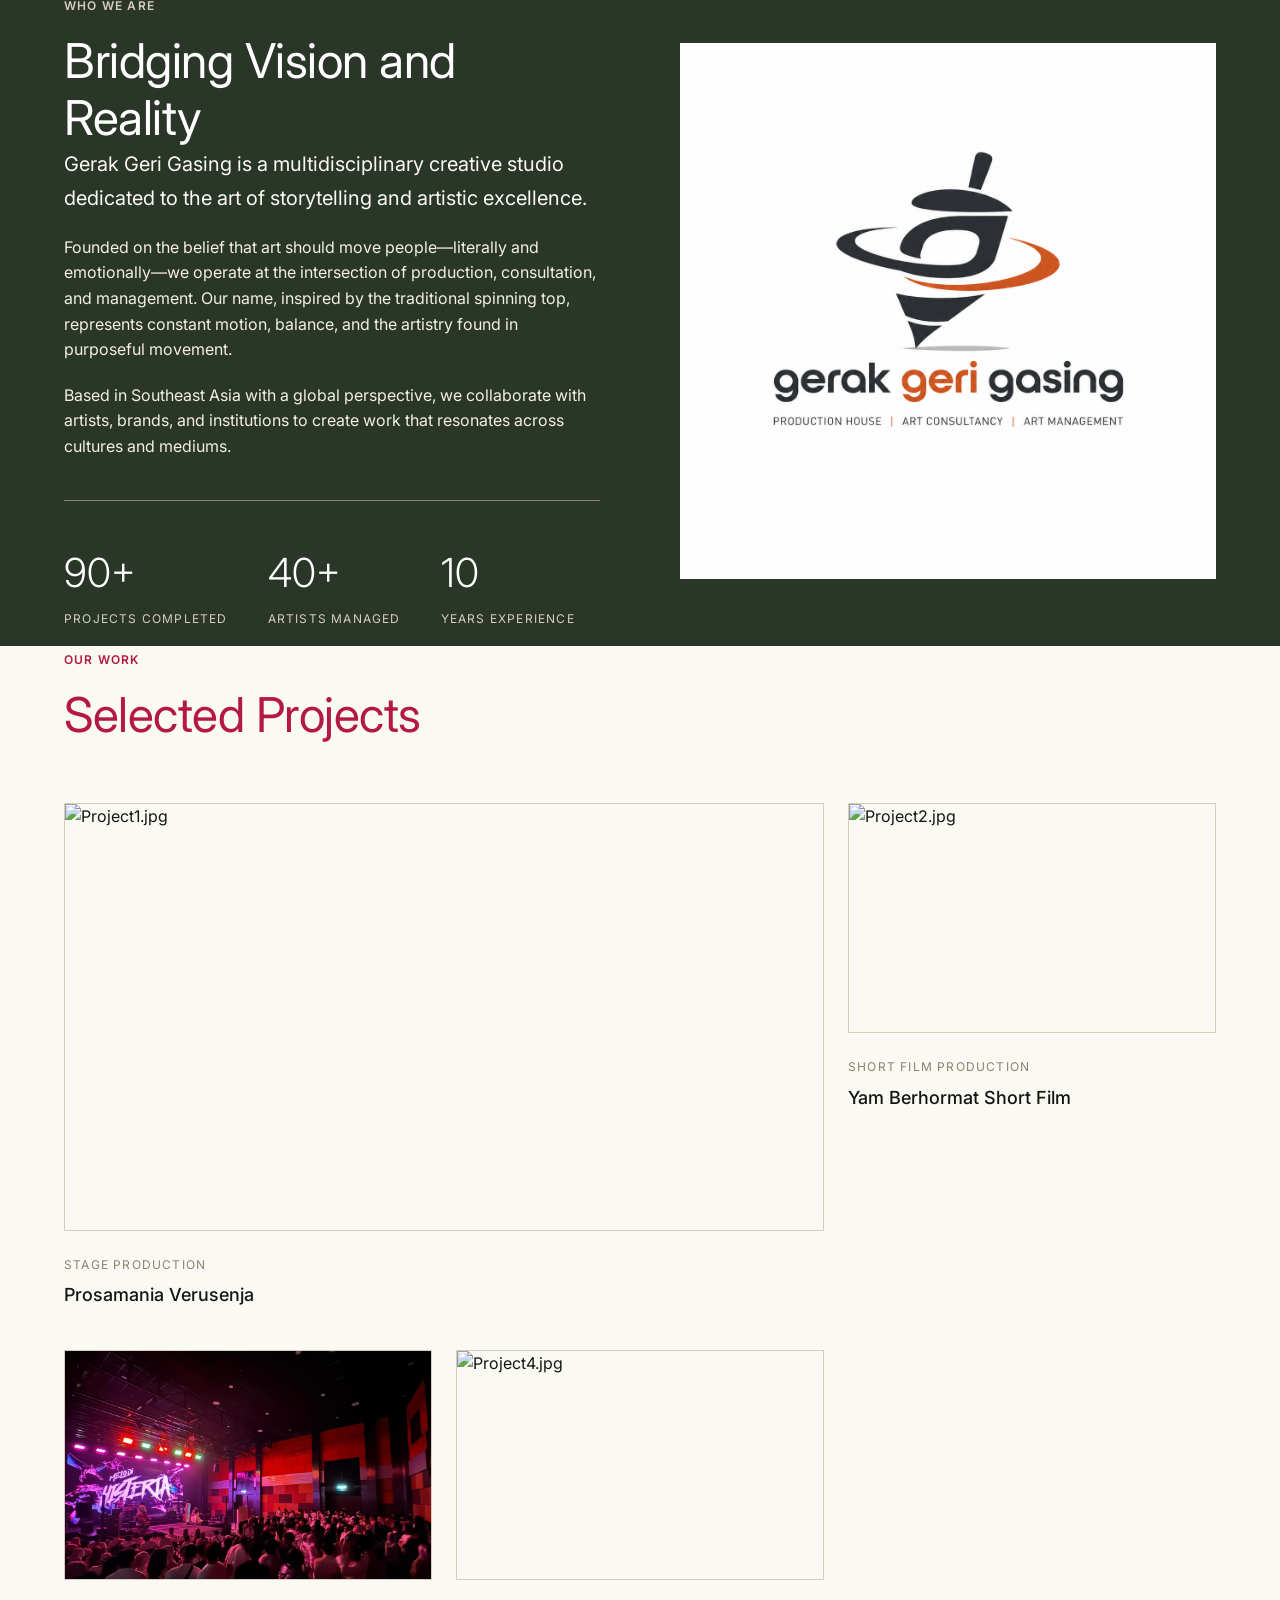
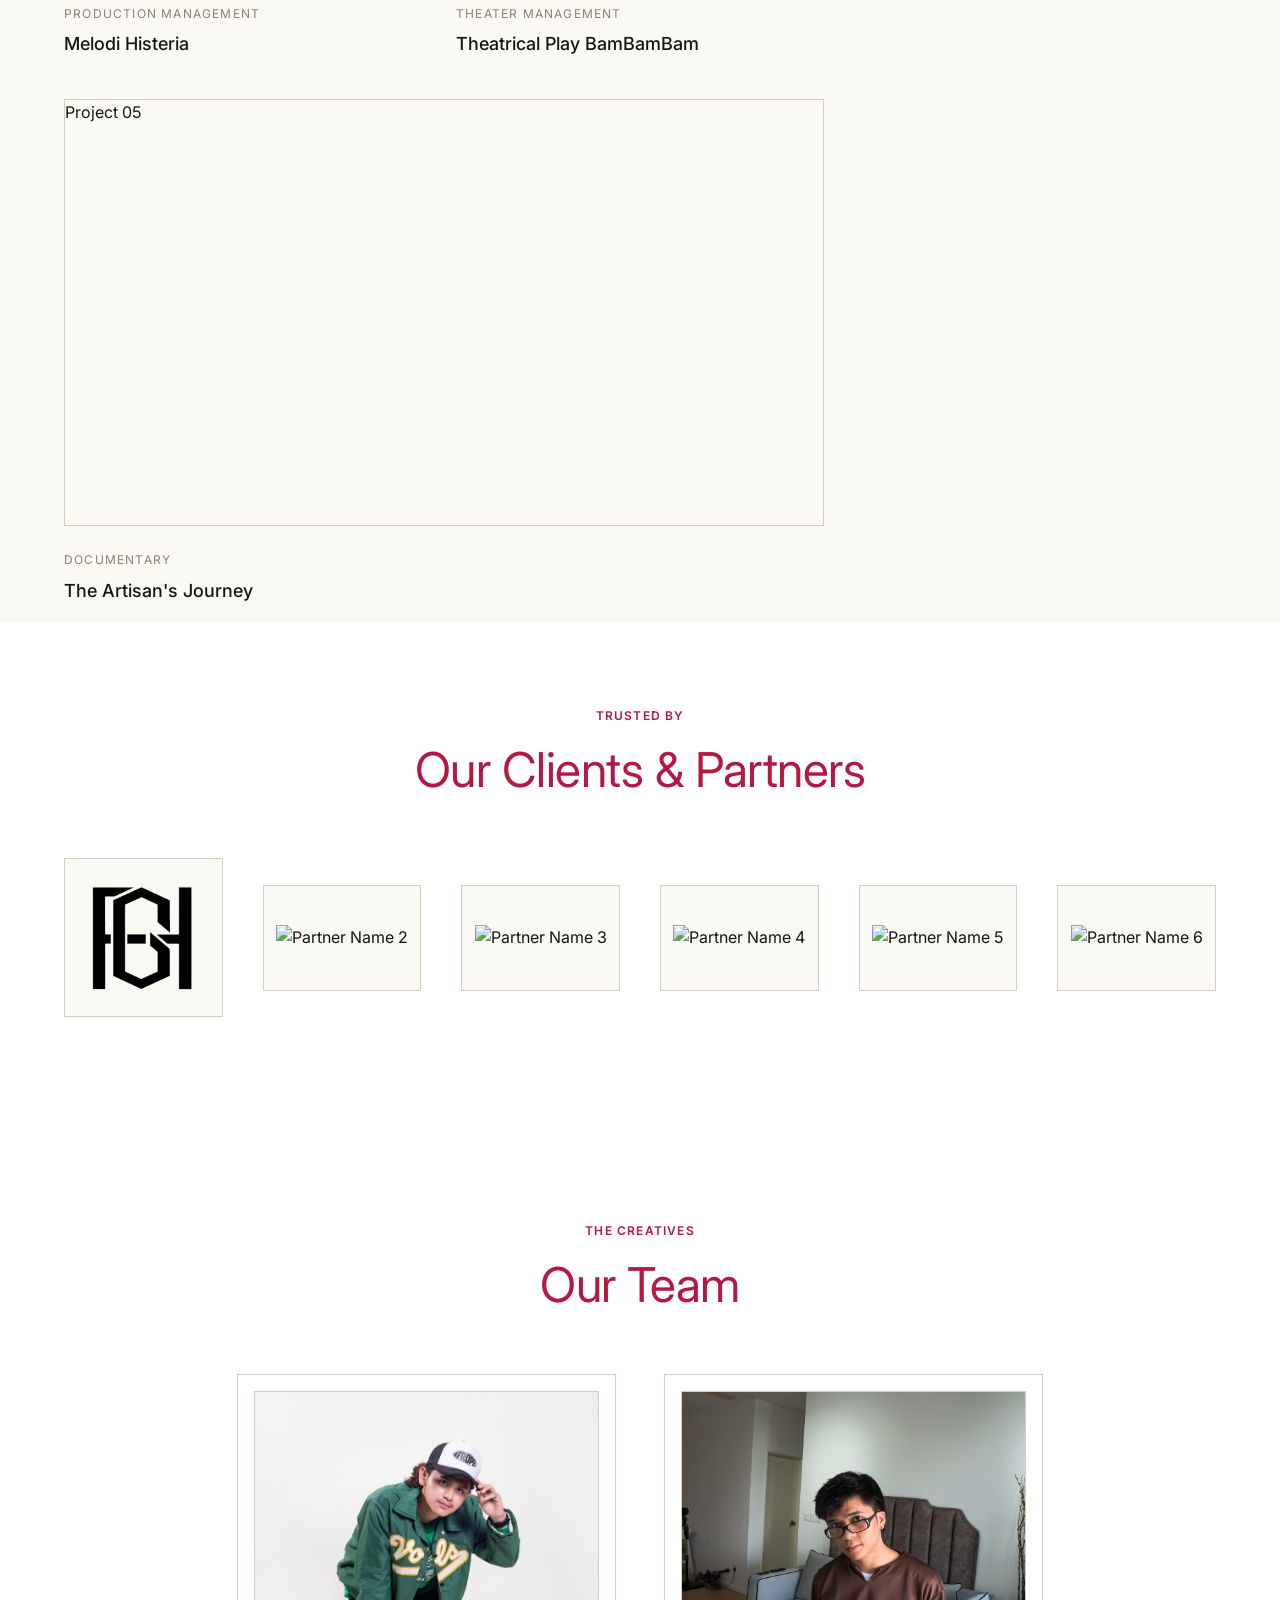
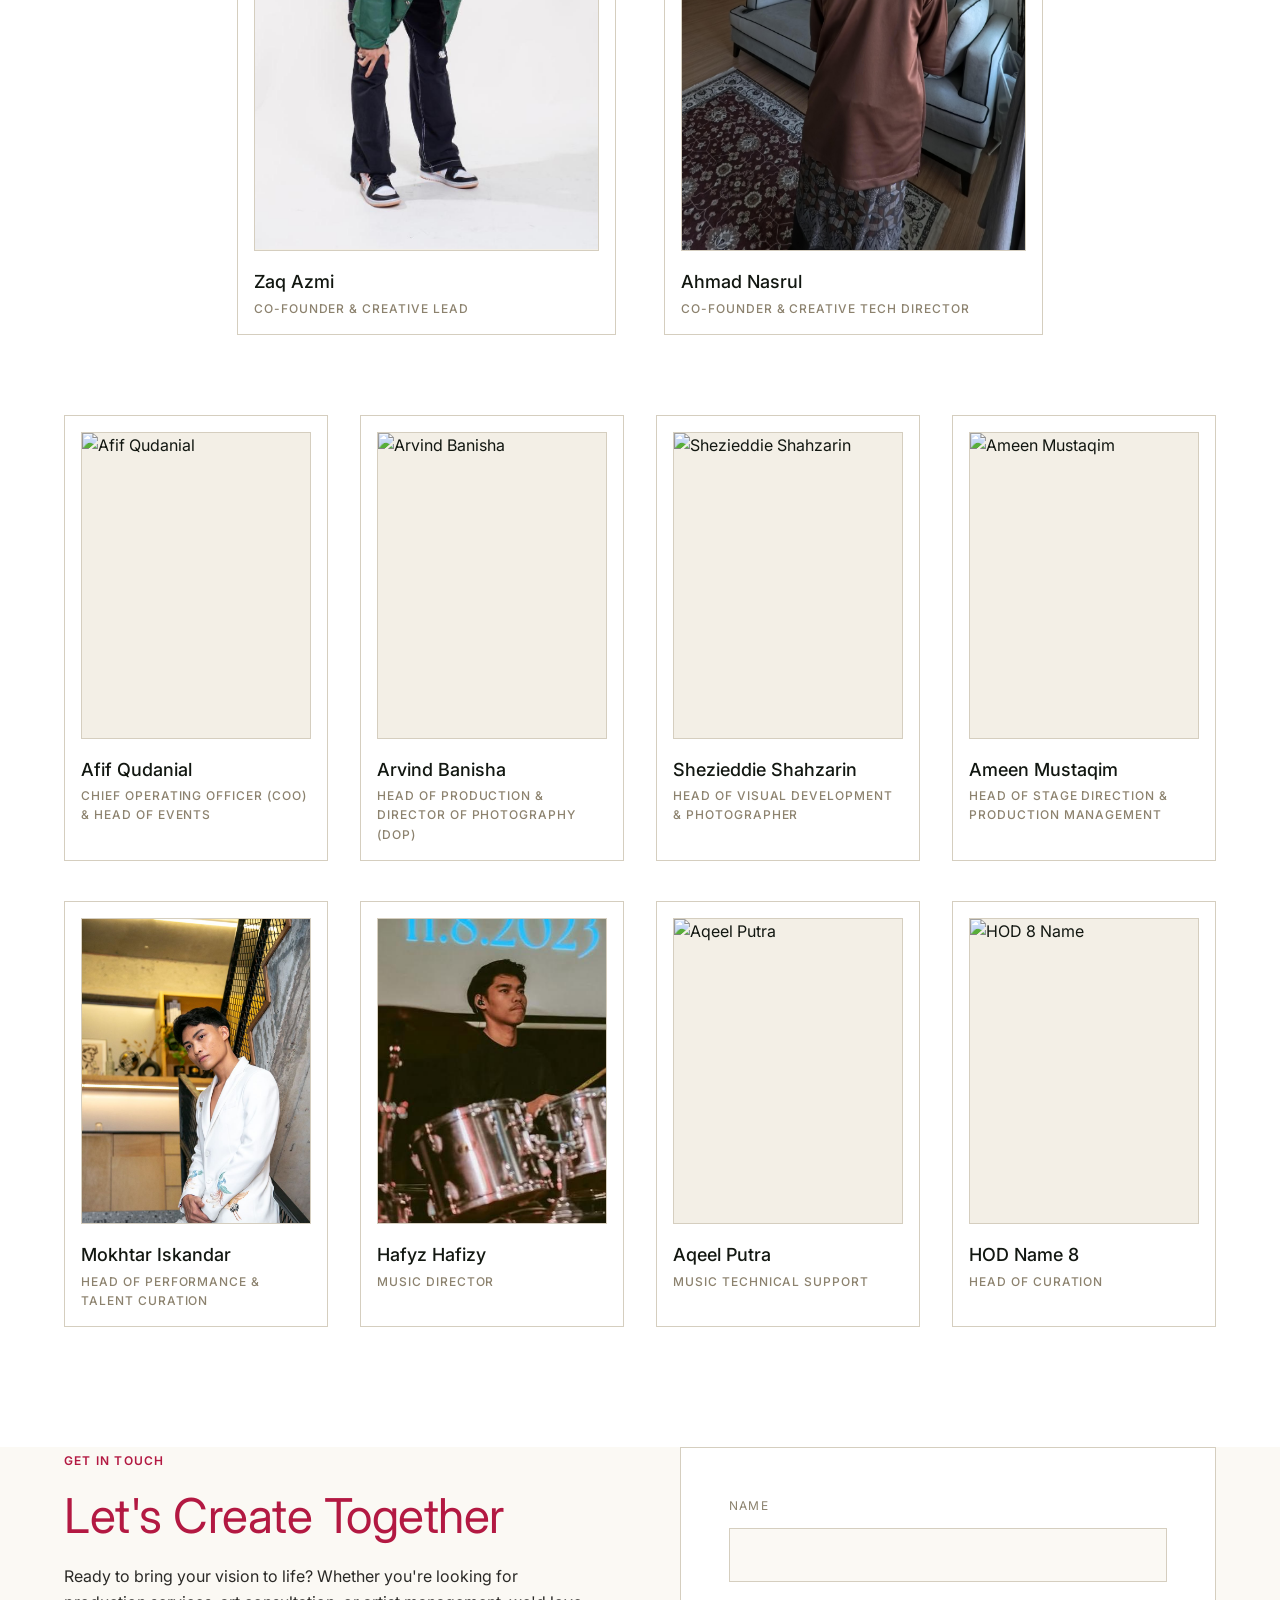
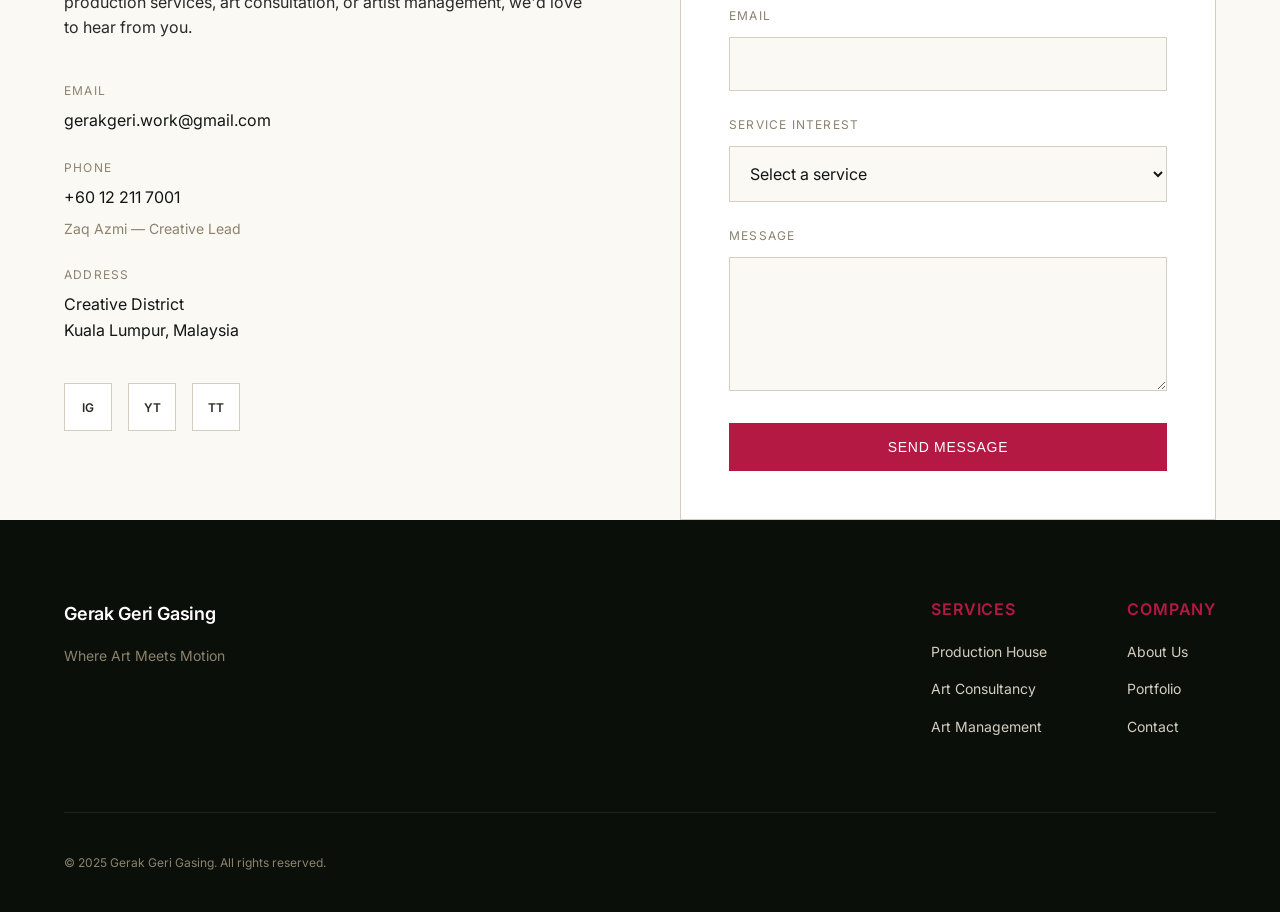
==== commit d447adf7: "update" ====
--- a/index.html
+++ b/index.html
@@ -254,7 +254,7 @@
                     </div>
                     <div class="team-info">
                         <h3>Zaq Azmi</h3>
-                        <span class="team-role">Co-Founder & CEO</span>
+                        <span class="team-role">Co-Founder & Creative Lead</span>
                     </div>
                 </a>
                 <a href="portfolio-nas.html" class="team-card premium">
@@ -265,7 +265,7 @@
                     </div>
                     <div class="team-info">
                         <h3>Ahmad Nasrul</h3>
-                        <span class="team-role">Co-Founder & CTO</span>
+                        <span class="team-role">Co-Founder & Creative Tech Director</span>
                     </div>
                 </a>
             </div>
@@ -304,7 +304,7 @@
                     </div>
                     <div class="team-info">
                         <h3>Shezieddie Shahzarin</h3>
-                        <span class="team-role">Head of Visual and Photographer</span>
+                        <span class="team-role">Head of Visual Development & Photographer</span>
                     </div>
                 </a>
 
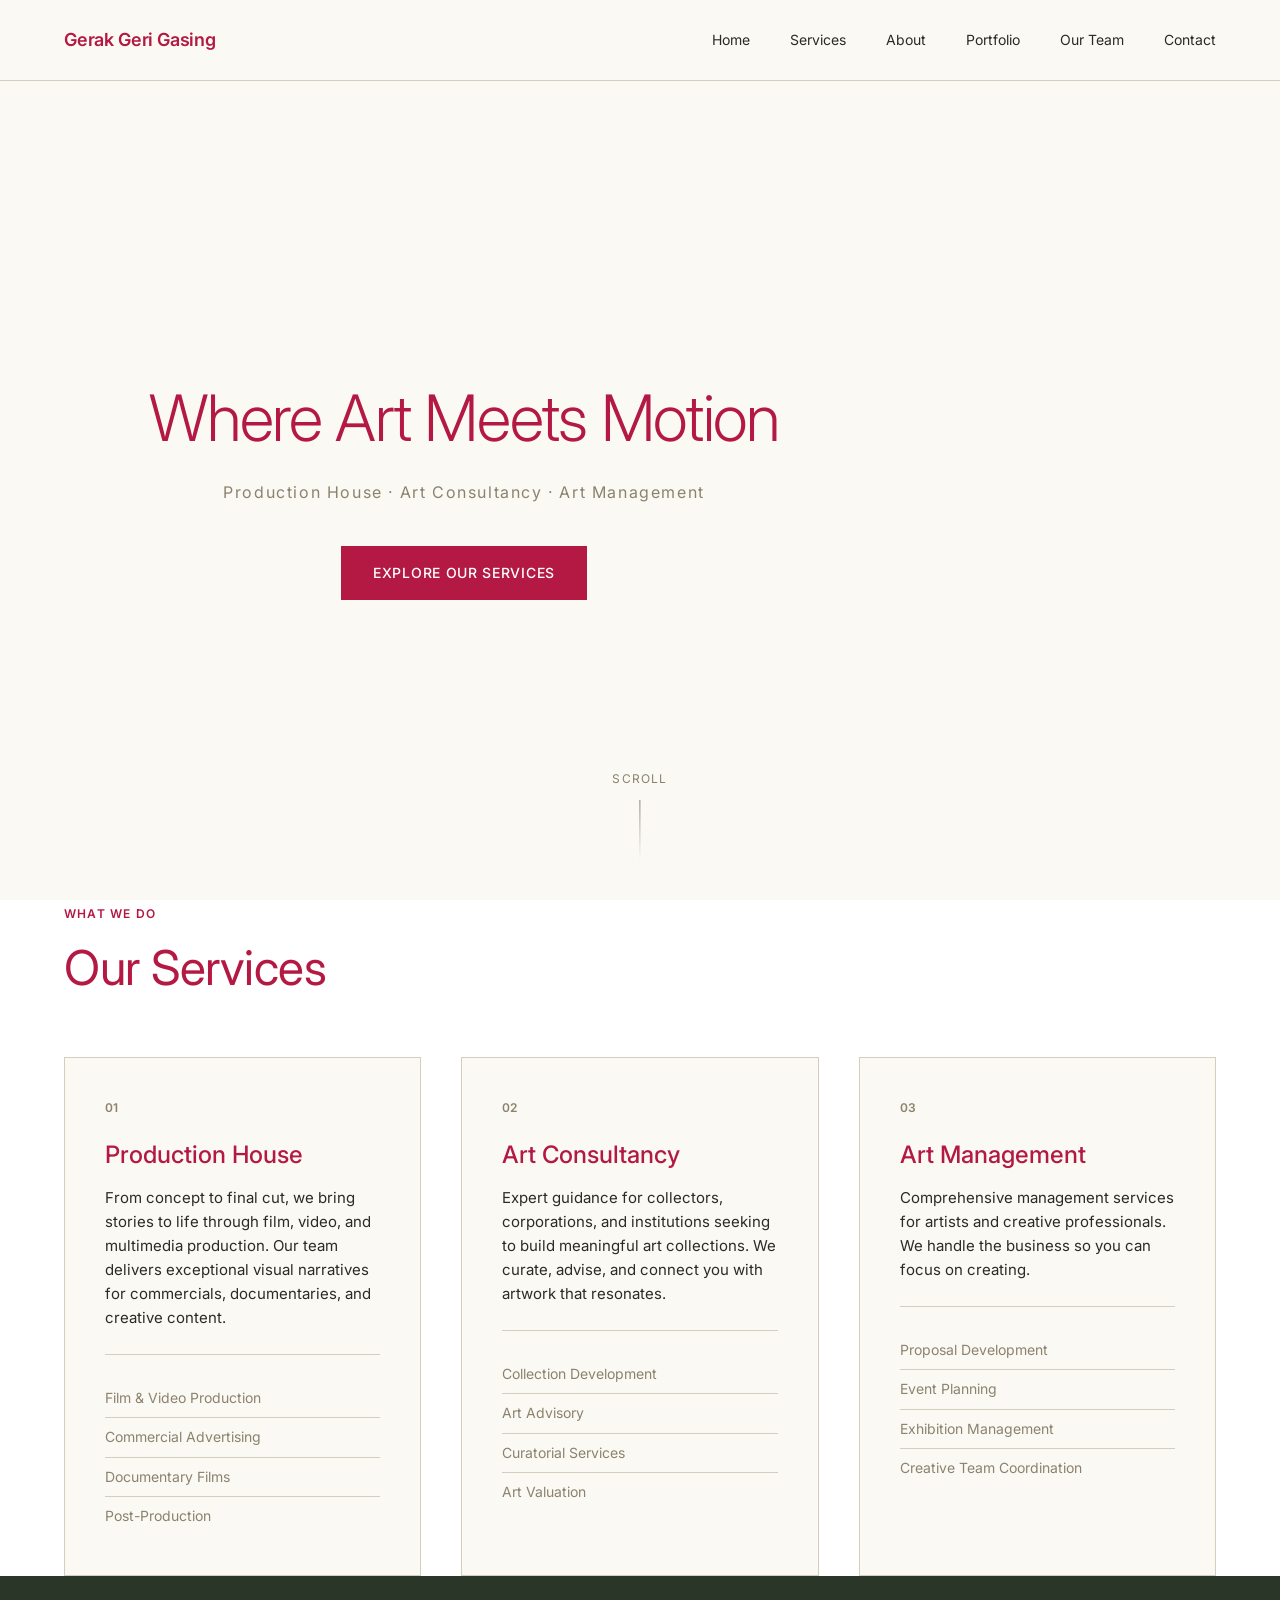
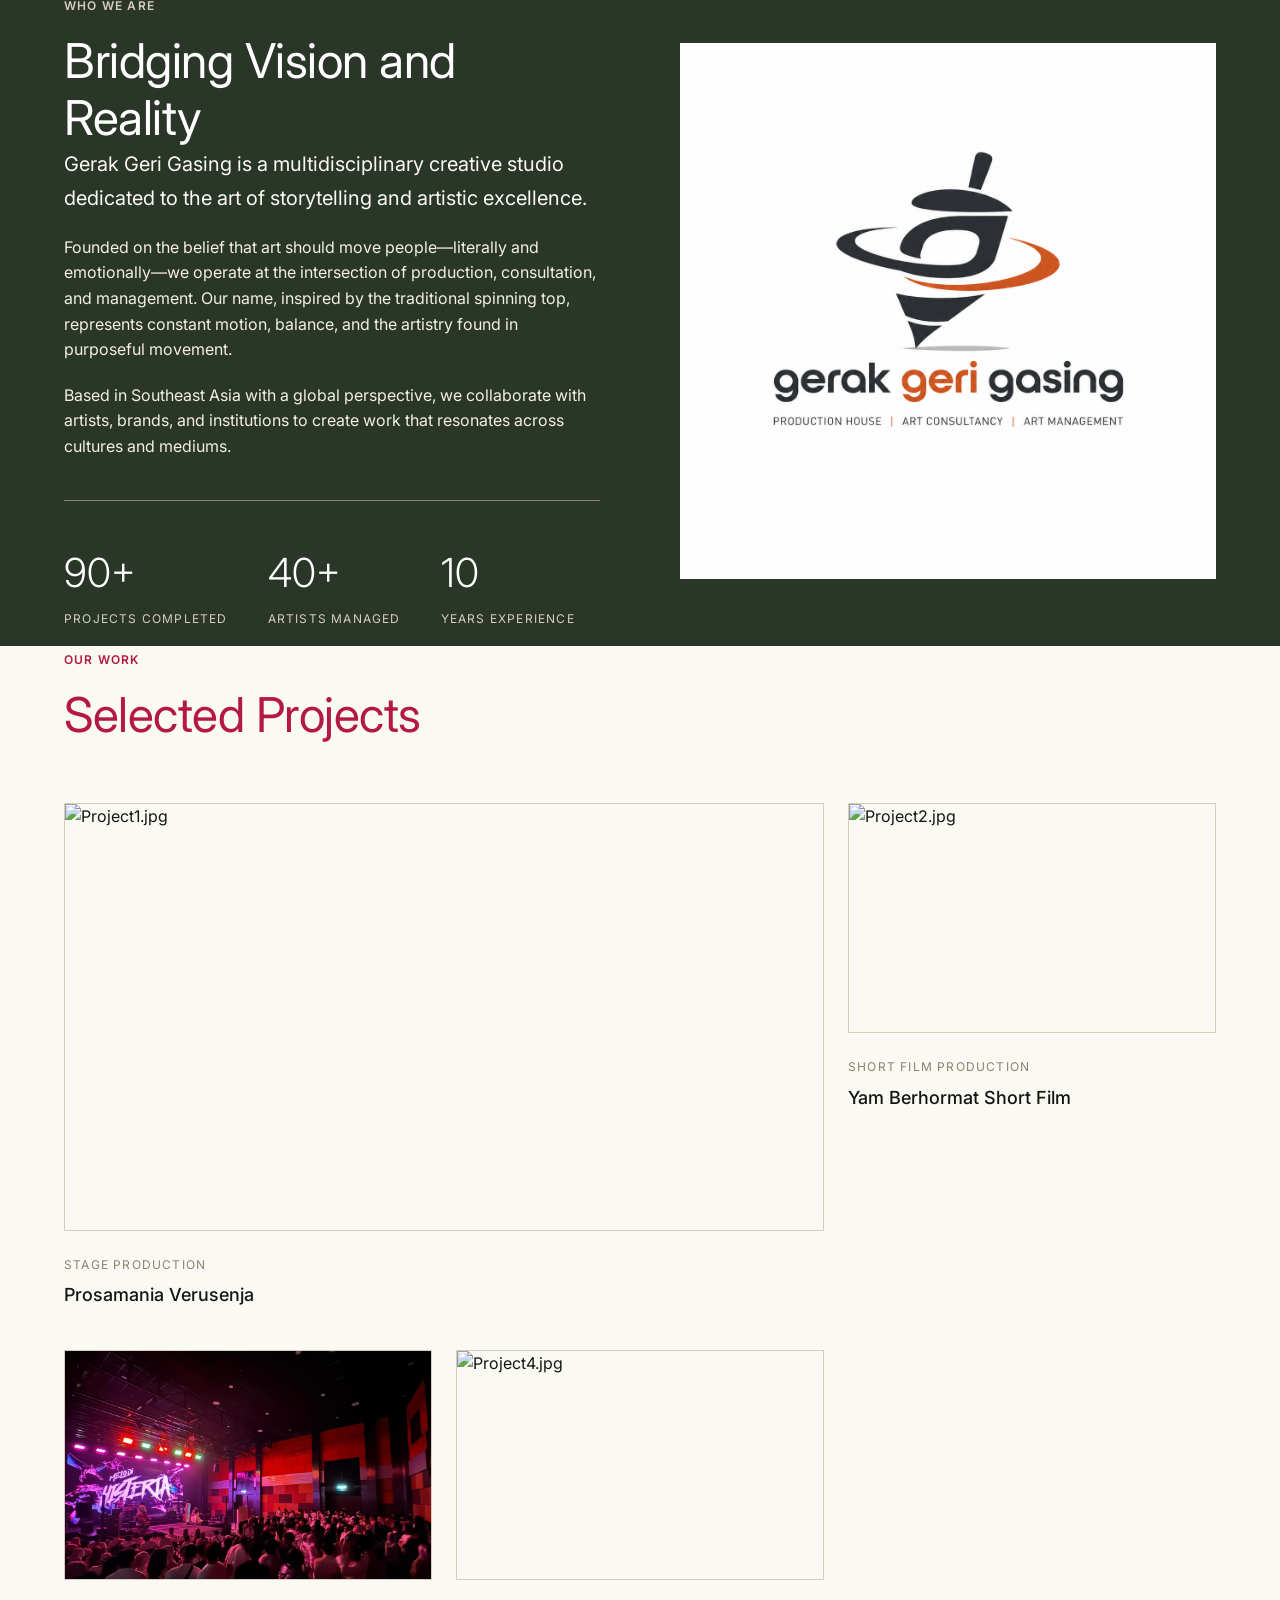
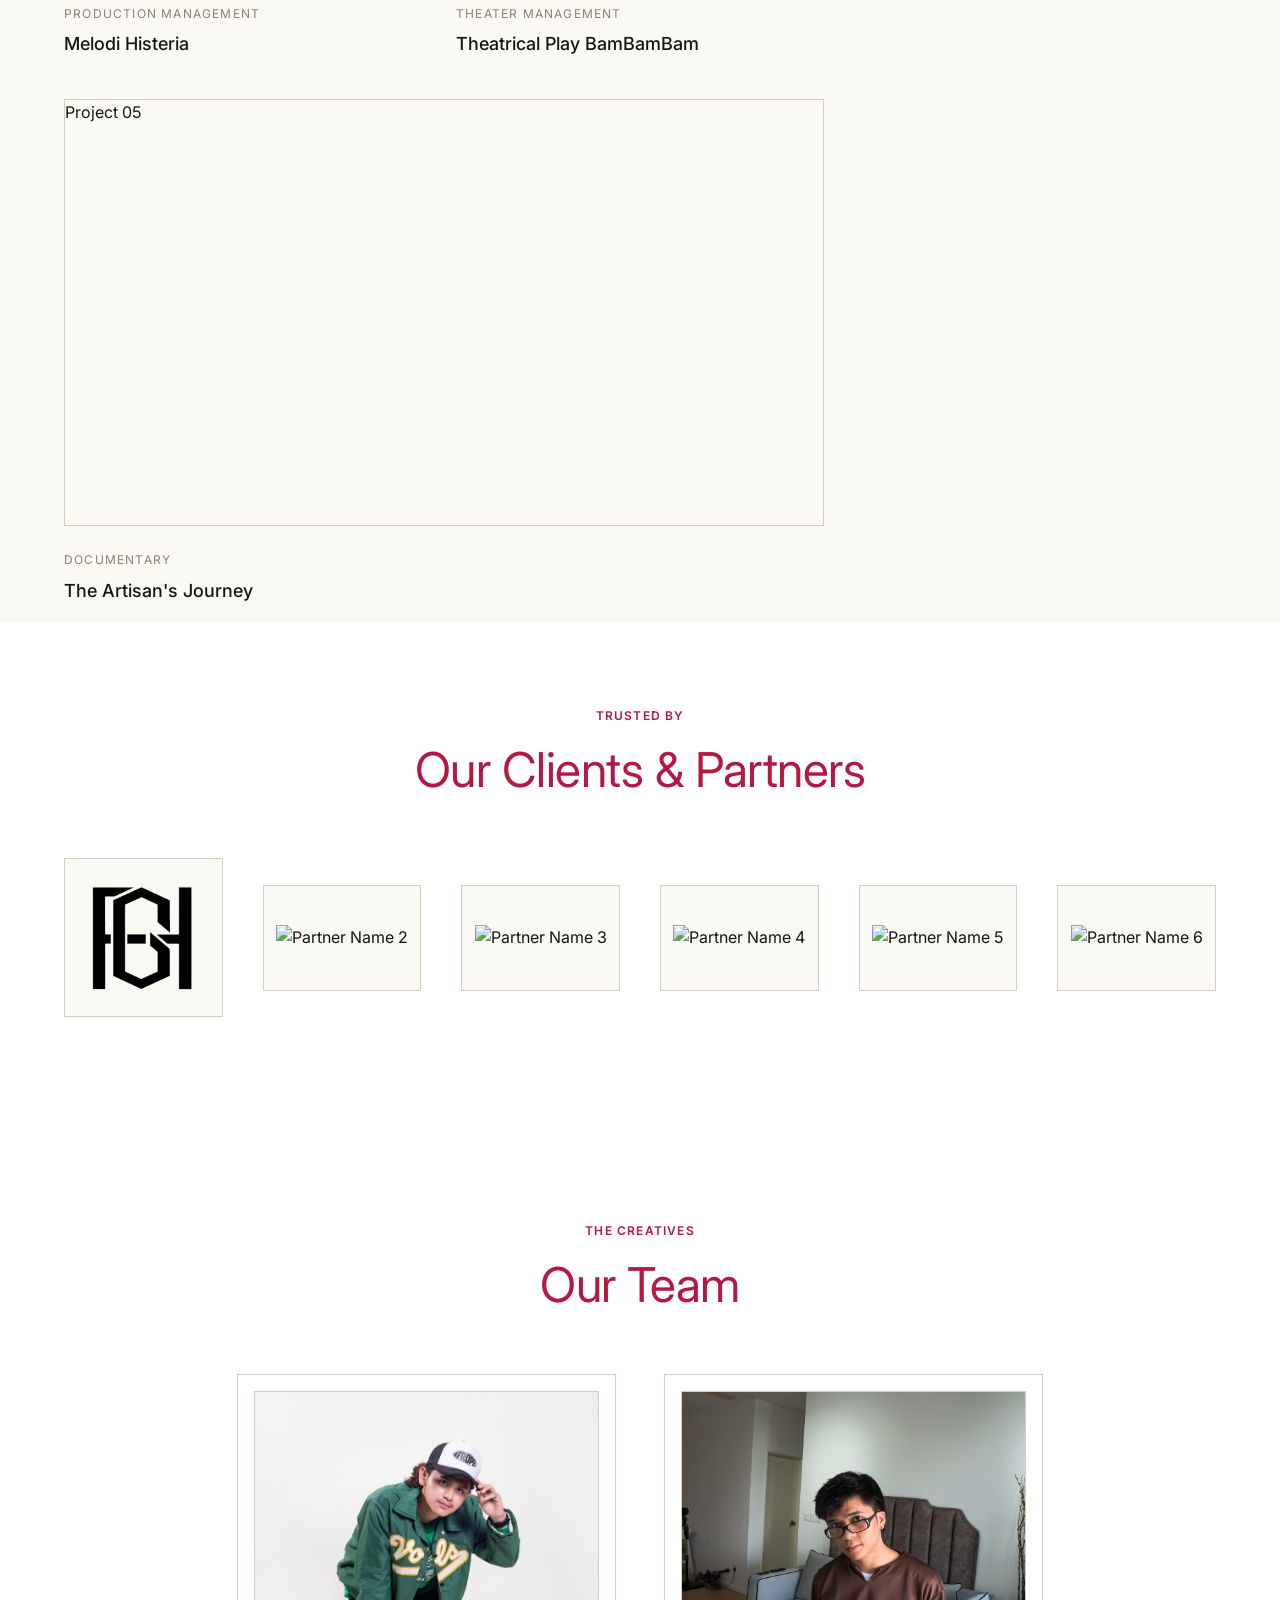
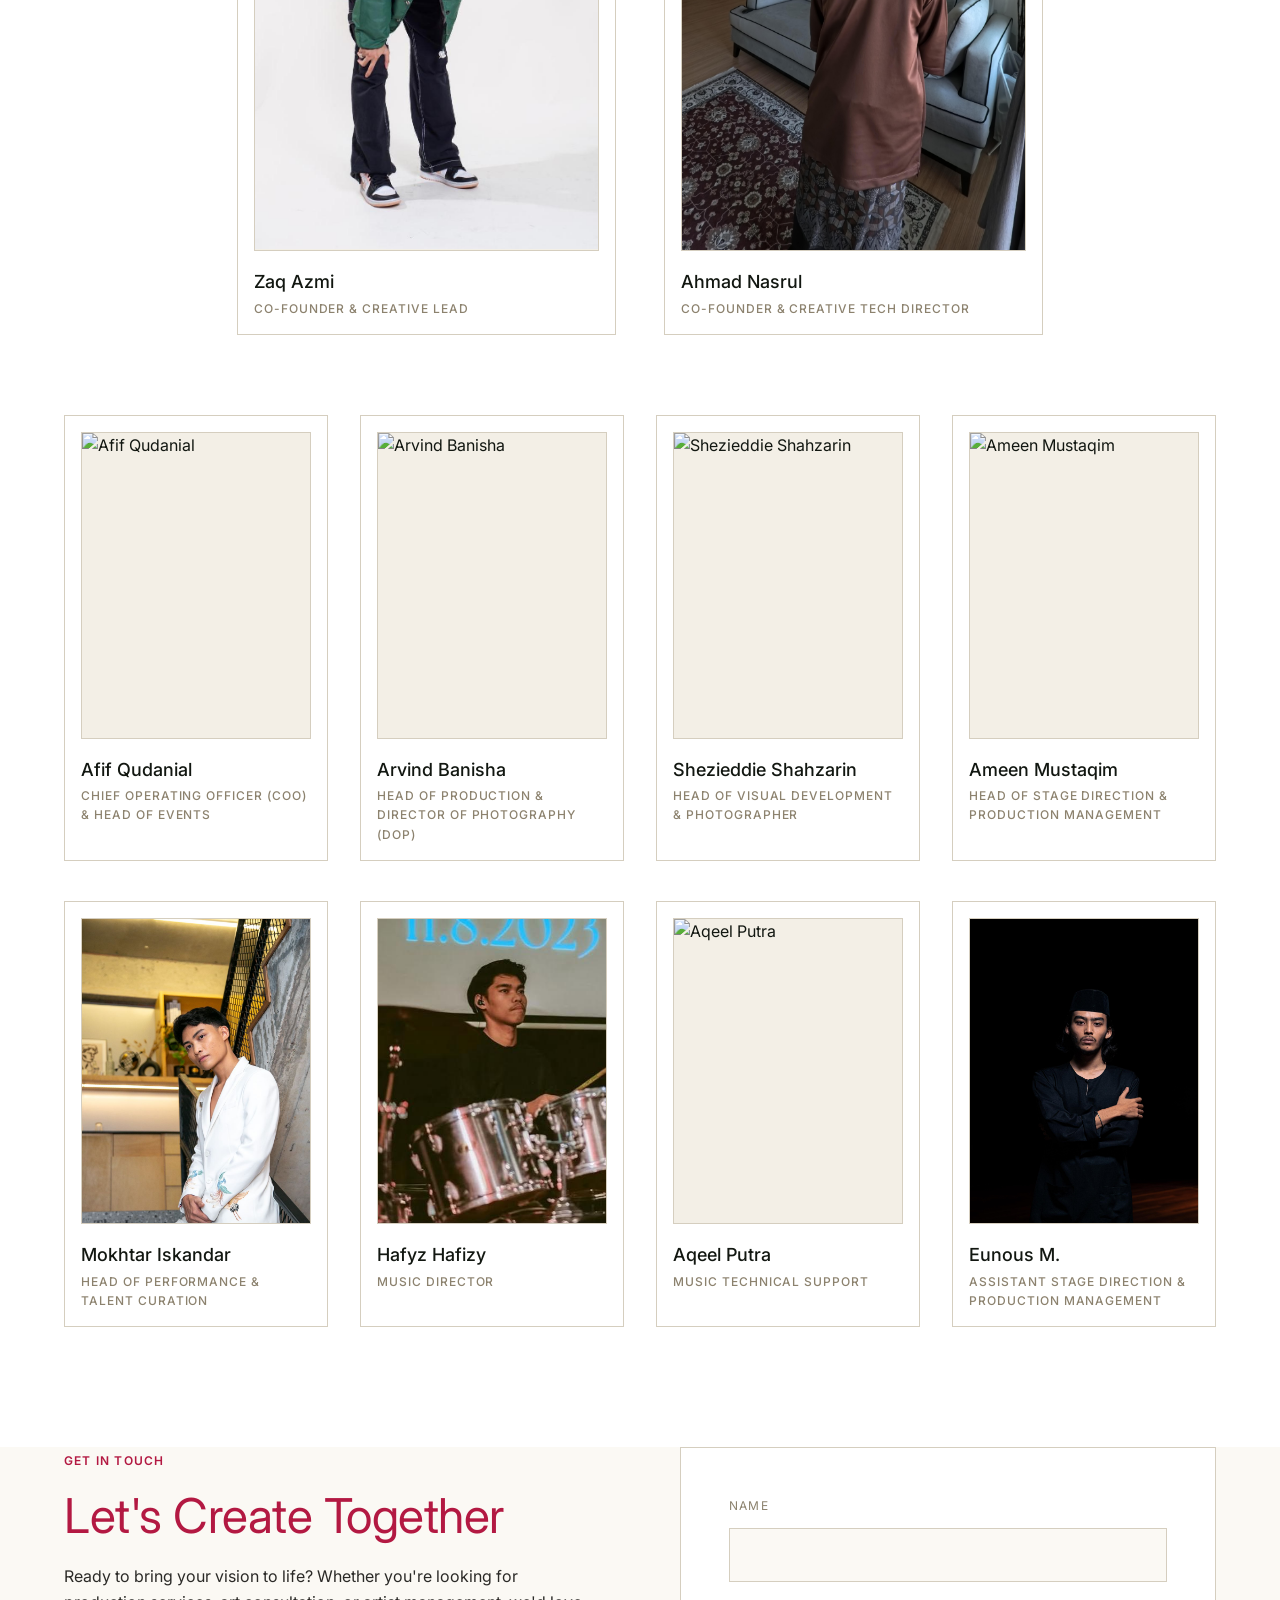
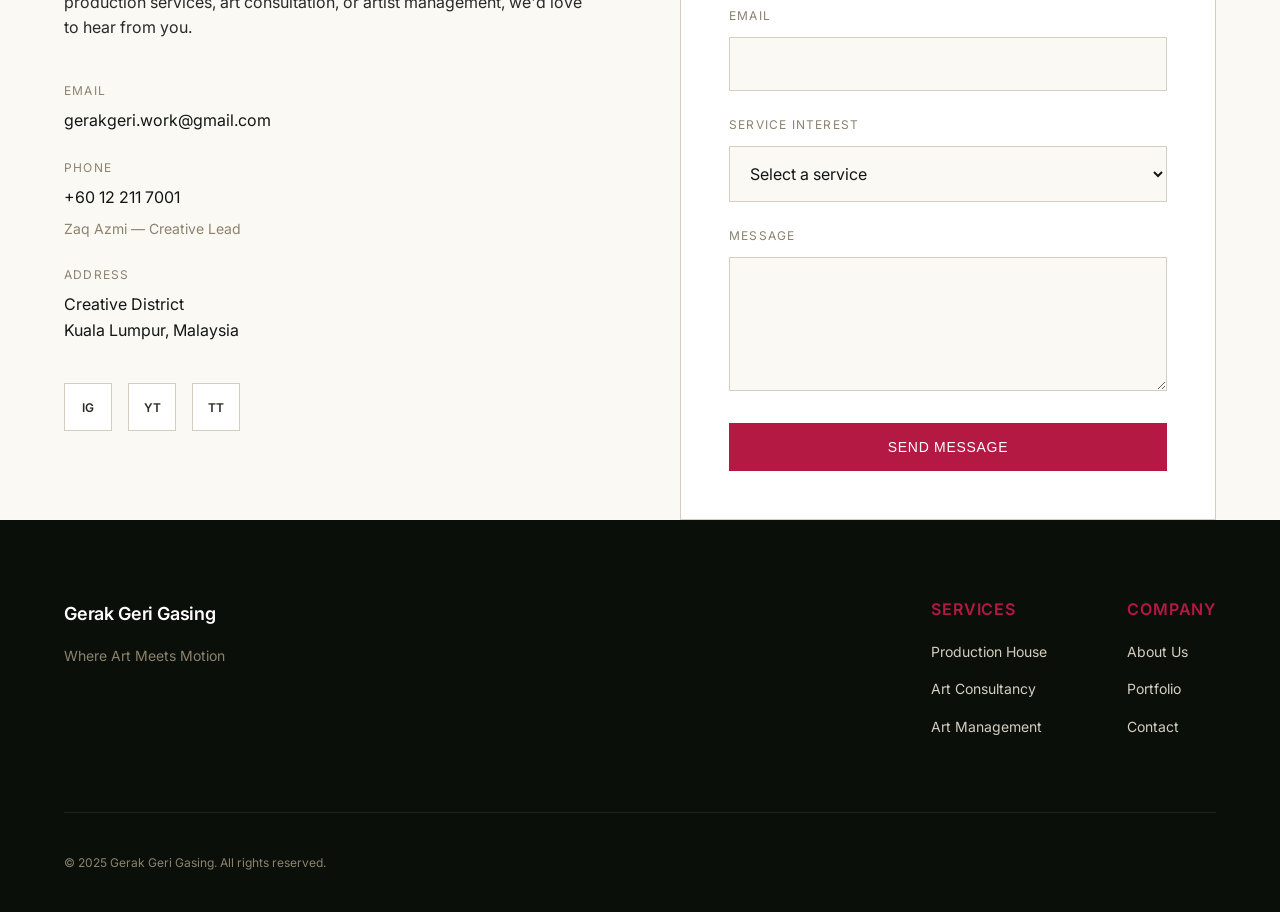
==== commit 17d63aa9: "portfolio update" ====
--- a/index.html
+++ b/index.html
@@ -356,15 +356,15 @@
                     </div>
                 </a>
 
-                <a href="portfolio-hod8.html" class="team-card">
-                    <div class="team-image">
-                        <div class="placeholder-img">
-                            <img src="image/team-hod8.jpg" alt="HOD 8 Name">
-                        </div>
-                    </div>
-                    <div class="team-info">
-                        <h3>HOD Name 8</h3>
-                        <span class="team-role">Head of Curation</span>
+                <a href="portfolio-eunous.html" class="team-card">
+                    <div class="team-image">
+                        <div class="placeholder-img">
+                            <img src="image/eunous.jpg" alt="Eunous M.">
+                        </div>
+                    </div>
+                    <div class="team-info">
+                        <h3>Eunous M.</h3>
+                        <span class="team-role">Assistant Stage Direction & Production Management</span>
                     </div>
                 </a>
             </div>
